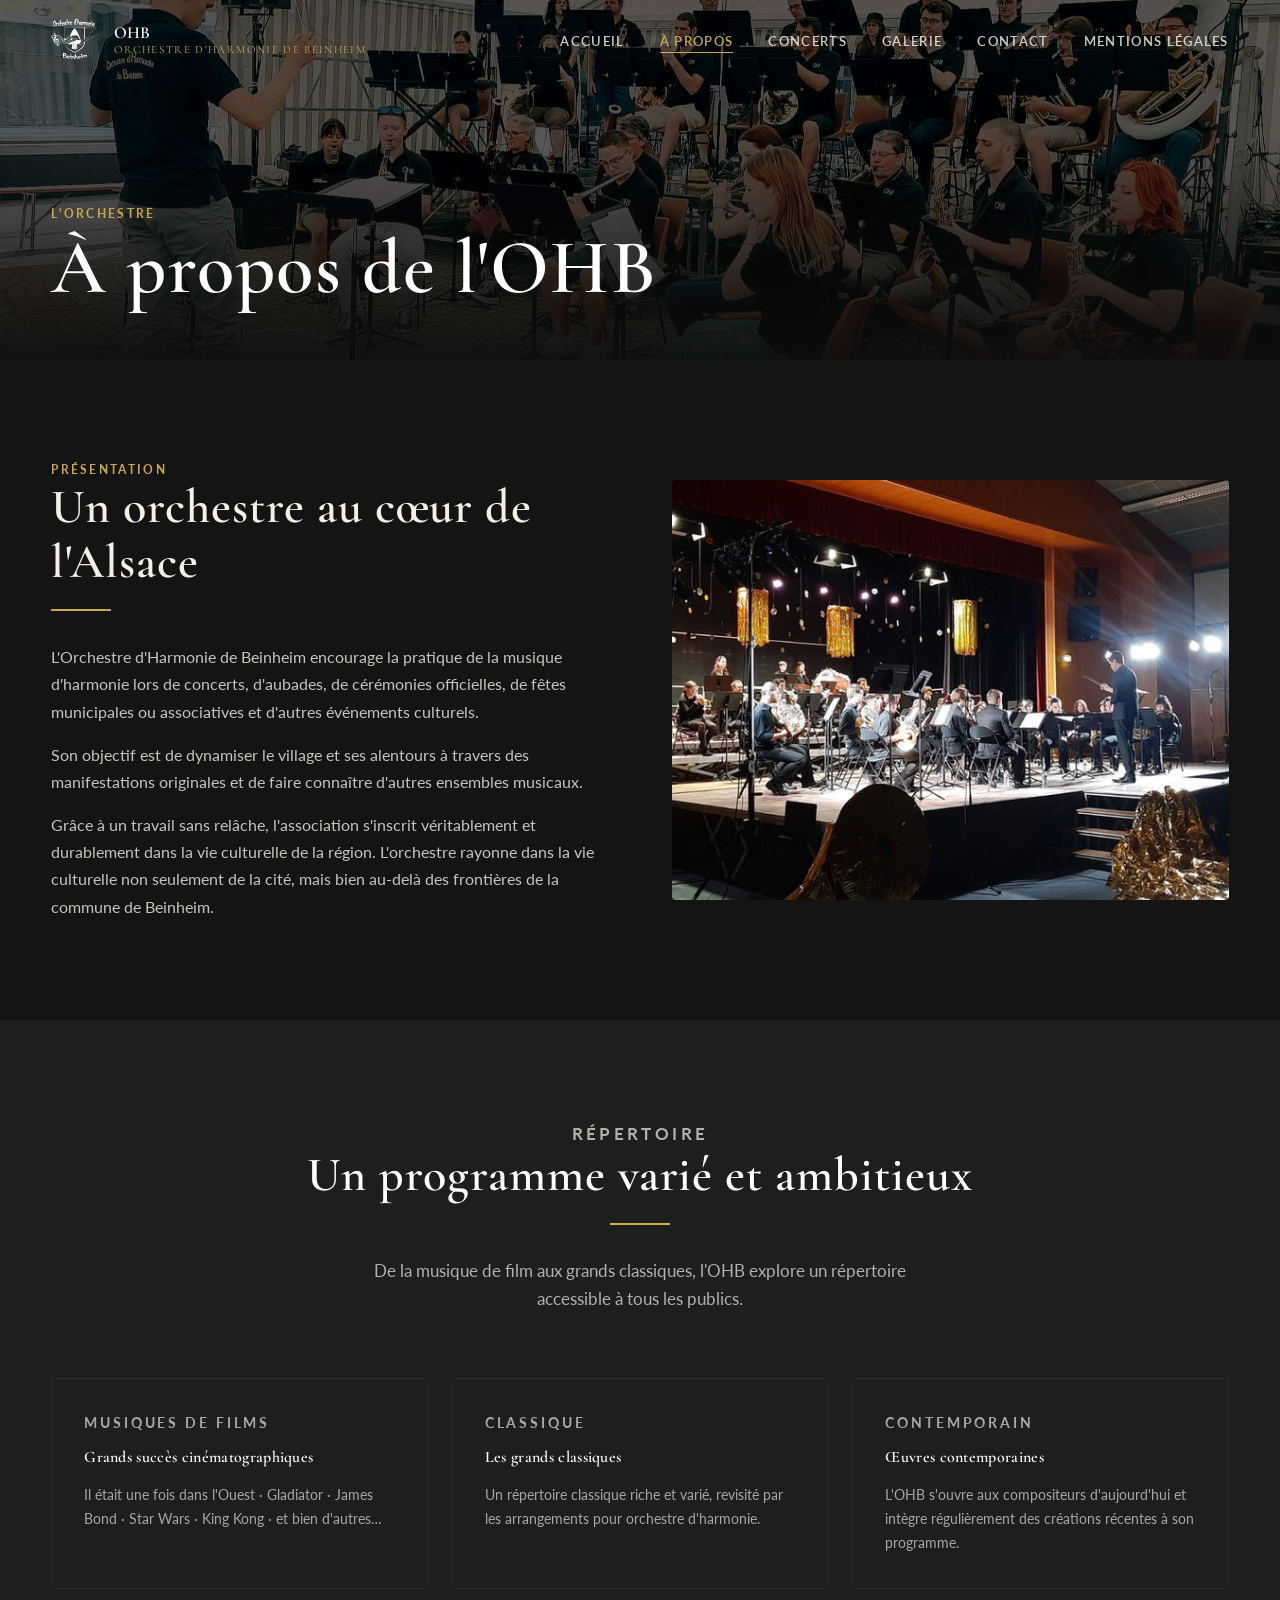
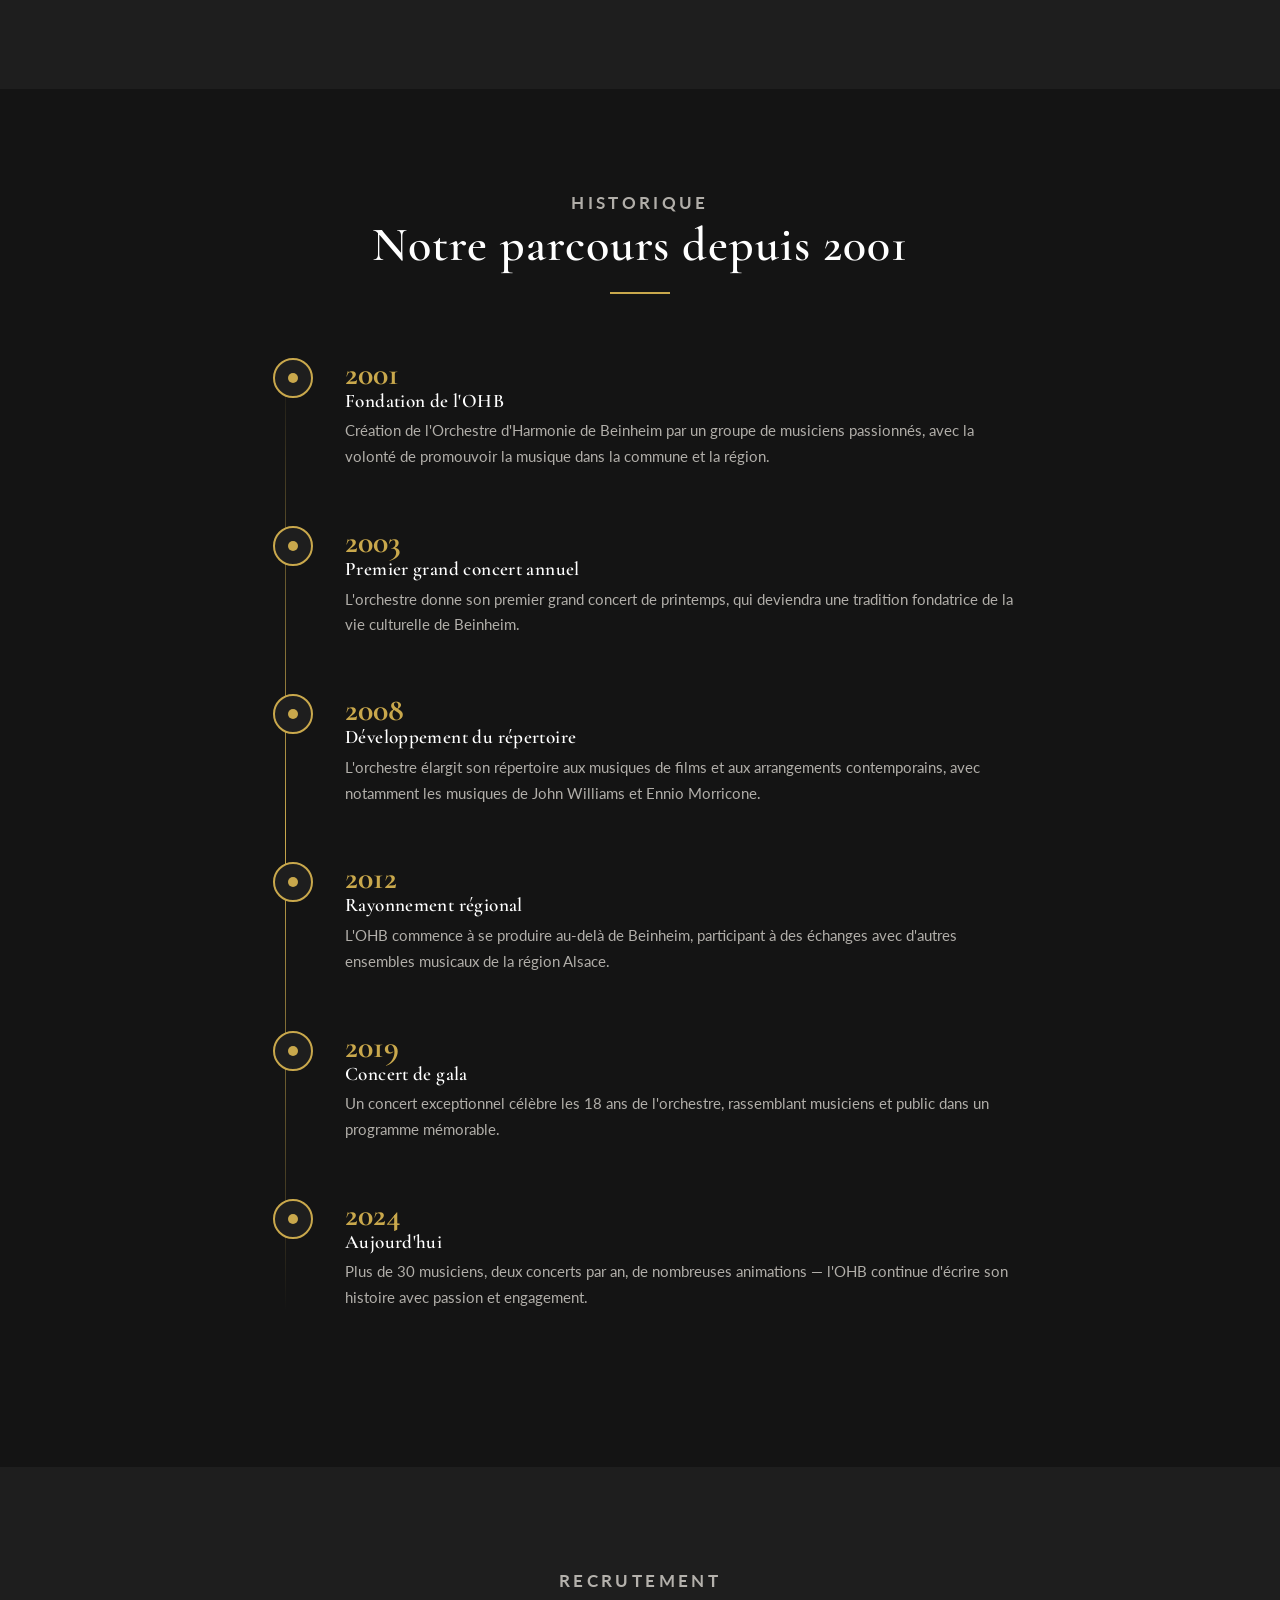
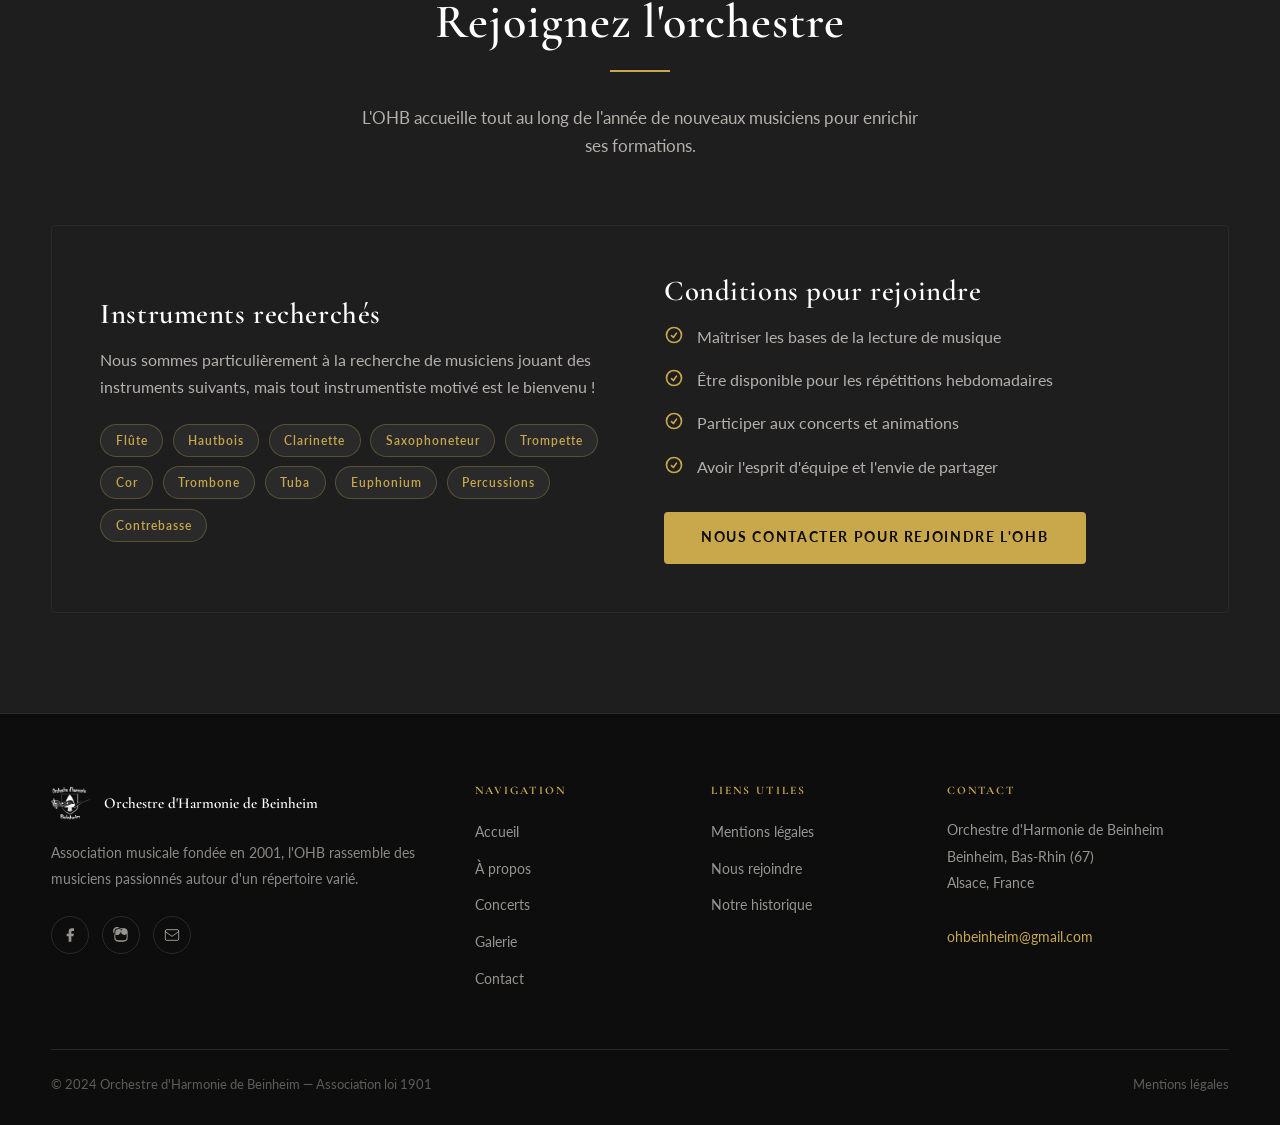
==== html/a-propos.html @ 327fe849 "Update Social medias links" ====
<!DOCTYPE html>
<html lang="fr">
<head>
  <meta charset="UTF-8" />
  <meta name="viewport" content="width=device-width, initial-scale=1.0" />
  <meta name="description" content="À propos de l'Orchestre d'Harmonie de Beinheim — historique, missions, recrutement." />
  <title>À propos — OHB</title>
  <link rel="preconnect" href="https://fonts.googleapis.com" />
  <link rel="preconnect" href="https://fonts.gstatic.com" crossorigin />
  <link href="https://fonts.googleapis.com/css2?family=Cormorant+Garamond:ital,wght@0,400;0,600;0,700;1,400;1,600&family=Lato:wght@300;400;700&display=swap" rel="stylesheet" />
  <link rel="stylesheet" href="../css/style.css" />
</head>
<body>

  <nav class="nav" id="nav">
    <div class="nav__inner">
      <a href="index.html" class="nav__logo">
        <img src="../photos/logo/logo-ohb.png" alt="Logo OHB" width="50" height="50" />
        <div class="nav__logo-text">OHB<span>Orchestre d'Harmonie de Beinheim</span></div>
      </a>
      <ul class="nav__links">
        <li><a href="index.html">Accueil</a></li>
        <li><a href="a-propos.html" class="active">À propos</a></li>
        <li><a href="concerts.html">Concerts</a></li>
        <li><a href="galerie.html">Galerie</a></li>
        <li><a href="contact.html">Contact</a></li>
        <li><a href="mentions-legales.html">Mentions légales</a></li>
      </ul>
      <button class="nav__burger" id="navBurger" aria-label="Menu"><span></span><span></span><span></span></button>
    </div>
  </nav>
  <div class="nav__mobile" id="mobileMenu">
    <ul>
      <li><a href="index.html">Accueil</a></li>
      <li><a href="a-propos.html">À propos</a></li>
      <li><a href="concerts.html">Concerts</a></li>
      <li><a href="galerie.html">Galerie</a></li>
      <li><a href="contact.html">Contact</a></li>
      <li><a href="mentions-legales.html">Mentions légales</a></li>
    </ul>
  </div>

  <!-- PAGE HERO -->
  <header class="page-hero">
    <div class="page-hero__bg" style="background-image:url('../photos/hero/hero-a-propos.jpg')"></div>
    <div class="page-hero__overlay"></div>
    <div class="container page-hero__content">
      <p class="label">L'Orchestre</p>
      <h1>À propos de l'OHB</h1>
    </div>
  </header>

  <!-- PRÉSENTATION -->
  <section class="section section--dark">
    <div class="container">
      <div style="display:grid;grid-template-columns:1fr 1fr;gap:4rem;align-items:center" class="fade-up">
        <div>
          <p class="label">Présentation</p>
          <h2>Un orchestre au cœur de l'Alsace</h2>
          <div class="divider"></div>
          <p style="color:rgba(244,240,232,.8);margin-bottom:1rem">L'Orchestre d'Harmonie de Beinheim encourage la pratique de la musique d'harmonie lors de concerts, d'aubades, de cérémonies officielles, de fêtes municipales ou associatives et d'autres événements culturels.</p>
          <p style="color:rgba(244,240,232,.8);margin-bottom:1rem">Son objectif est de dynamiser le village et ses alentours à travers des manifestations originales et de faire connaître d'autres ensembles musicaux.</p>
          <p style="color:rgba(244,240,232,.8)">Grâce à un travail sans relâche, l'association s'inscrit véritablement et durablement dans la vie culturelle de la région. L'orchestre rayonne dans la vie culturelle non seulement de la cité, mais bien au-delà des frontières de la commune de Beinheim.</p>
        </div>
        <div style="position:relative;overflow:hidden;border-radius:4px;height:420px">
          <img src="../photos/animations/animation-03.jpg"
               alt="L'Orchestre d'Harmonie de Beinheim"
               style="width:100%;height:100%;object-fit:cover" loading="lazy" />
        </div>
      </div>
    </div>
  </section>

  <!-- RÉPERTOIRE -->
  <section class="section section--dark2">
    <div class="container">
      <div class="section-header fade-up">
        <p class="label">Répertoire</p>
        <h2>Un programme varié et ambitieux</h2>
        <div class="divider divider--center"></div>
        <p>De la musique de film aux grands classiques, l'OHB explore un répertoire accessible à tous les publics.</p>
      </div>
      <div style="display:grid;grid-template-columns:repeat(3,1fr);gap:1.5rem">
        <div class="concert-card fade-up" style="cursor:default">
          <div class="concert-card__body" style="padding:2rem">
            <p class="label" style="margin-bottom:.8rem">Musiques de films</p>
            <h3 style="font-size:1rem;margin-bottom:1rem;color:var(--white)">Grands succès cinématographiques</h3>
            <p style="color:rgba(244,240,232,.65);font-size:.9rem">Il était une fois dans l'Ouest · Gladiator · James Bond · Star Wars · King Kong · et bien d'autres…</p>
          </div>
        </div>
        <div class="concert-card fade-up" style="cursor:default">
          <div class="concert-card__body" style="padding:2rem">
            <p class="label" style="margin-bottom:.8rem">Classique</p>
            <h3 style="font-size:1rem;margin-bottom:1rem;color:var(--white)">Les grands classiques</h3>
            <p style="color:rgba(244,240,232,.65);font-size:.9rem">Un répertoire classique riche et varié, revisité par les arrangements pour orchestre d'harmonie.</p>
          </div>
        </div>
        <div class="concert-card fade-up" style="cursor:default">
          <div class="concert-card__body" style="padding:2rem">
            <p class="label" style="margin-bottom:.8rem">Contemporain</p>
            <h3 style="font-size:1rem;margin-bottom:1rem;color:var(--white)">Œuvres contemporaines</h3>
            <p style="color:rgba(244,240,232,.65);font-size:.9rem">L'OHB s'ouvre aux compositeurs d'aujourd'hui et intègre régulièrement des créations récentes à son programme.</p>
          </div>
        </div>
      </div>
    </div>
  </section>

  <!-- HISTORIQUE -->
  <section class="section section--dark" id="historique" aria-labelledby="historique-title">
    <div class="container">
      <div class="section-header fade-up">
        <p class="label">Historique</p>
        <h2 id="historique-title">Notre parcours depuis 2001</h2>
        <div class="divider divider--center"></div>
      </div>
      <div class="timeline">
        <div class="timeline-item">
          <div class="timeline-dot"></div>
          <div>
            <div class="timeline-year">2001</div>
            <div class="timeline-content">
              <h4>Fondation de l'OHB</h4>
              <p>Création de l'Orchestre d'Harmonie de Beinheim par un groupe de musiciens passionnés, avec la volonté de promouvoir la musique dans la commune et la région.</p>
            </div>
          </div>
        </div>
        <div class="timeline-item">
          <div class="timeline-dot"></div>
          <div>
            <div class="timeline-year">2003</div>
            <div class="timeline-content">
              <h4>Premier grand concert annuel</h4>
              <p>L'orchestre donne son premier grand concert de printemps, qui deviendra une tradition fondatrice de la vie culturelle de Beinheim.</p>
            </div>
          </div>
        </div>
        <div class="timeline-item">
          <div class="timeline-dot"></div>
          <div>
            <div class="timeline-year">2008</div>
            <div class="timeline-content">
              <h4>Développement du répertoire</h4>
              <p>L'orchestre élargit son répertoire aux musiques de films et aux arrangements contemporains, avec notamment les musiques de John Williams et Ennio Morricone.</p>
            </div>
          </div>
        </div>
        <div class="timeline-item">
          <div class="timeline-dot"></div>
          <div>
            <div class="timeline-year">2012</div>
            <div class="timeline-content">
              <h4>Rayonnement régional</h4>
              <p>L'OHB commence à se produire au-delà de Beinheim, participant à des échanges avec d'autres ensembles musicaux de la région Alsace.</p>
            </div>
          </div>
        </div>
        <div class="timeline-item">
          <div class="timeline-dot"></div>
          <div>
            <div class="timeline-year">2019</div>
            <div class="timeline-content">
              <h4>Concert de gala</h4>
              <p>Un concert exceptionnel célèbre les 18 ans de l'orchestre, rassemblant musiciens et public dans un programme mémorable.</p>
            </div>
          </div>
        </div>
        <div class="timeline-item">
          <div class="timeline-dot"></div>
          <div>
            <div class="timeline-year">2024</div>
            <div class="timeline-content">
              <h4>Aujourd'hui</h4>
              <p>Plus de 30 musiciens, deux concerts par an, de nombreuses animations — l'OHB continue d'écrire son histoire avec passion et engagement.</p>
            </div>
          </div>
        </div>
      </div>
    </div>
  </section>

  <!-- RECRUTEMENT -->
  <section class="section section--dark2" id="recrutement" aria-labelledby="recrutement-title">
    <div class="container">
      <div class="section-header fade-up">
        <p class="label">Recrutement</p>
        <h2 id="recrutement-title">Rejoignez l'orchestre</h2>
        <div class="divider divider--center"></div>
        <p>L'OHB accueille tout au long de l'année de nouveaux musiciens pour enrichir ses formations.</p>
      </div>
      <div class="recrutement fade-up">
        <div>
          <h3 style="color:var(--white);margin-bottom:1rem">Instruments recherchés</h3>
          <p style="color:rgba(244,240,232,.7);margin-bottom:1.5rem">Nous sommes particulièrement à la recherche de musiciens jouant des instruments suivants, mais tout instrumentiste motivé est le bienvenu !</p>
          <div class="instruments-list">
            <span>Flûte</span>
            <span>Hautbois</span>
            <span>Clarinette</span>
            <span>Saxophoneteur</span>
            <span>Trompette</span>
            <span>Cor</span>
            <span>Trombone</span>
            <span>Tuba</span>
            <span>Euphonium</span>
            <span>Percussions</span>
            <span>Contrebasse</span>
          </div>
        </div>
        <div>
          <h3 style="color:var(--white);margin-bottom:1rem">Conditions pour rejoindre</h3>
          <ul style="list-style:none;color:rgba(244,240,232,.7)">
            <li style="display:flex;gap:.8rem;margin-bottom:1rem">
              <svg xmlns="http://www.w3.org/2000/svg" width="20" height="20" fill="none" viewBox="0 0 24 24" stroke-width="2" stroke="var(--gold)" style="flex-shrink:0;margin-top:2px" aria-hidden="true"><path stroke-linecap="round" stroke-linejoin="round" d="M9 12.75L11.25 15 15 9.75M21 12a9 9 0 11-18 0 9 9 0 0118 0z"/></svg>
              Maîtriser les bases de la lecture de musique
            </li>
            <li style="display:flex;gap:.8rem;margin-bottom:1rem">
              <svg xmlns="http://www.w3.org/2000/svg" width="20" height="20" fill="none" viewBox="0 0 24 24" stroke-width="2" stroke="var(--gold)" style="flex-shrink:0;margin-top:2px" aria-hidden="true"><path stroke-linecap="round" stroke-linejoin="round" d="M9 12.75L11.25 15 15 9.75M21 12a9 9 0 11-18 0 9 9 0 0118 0z"/></svg>
              Être disponible pour les répétitions hebdomadaires
            </li>
            <li style="display:flex;gap:.8rem;margin-bottom:1rem">
              <svg xmlns="http://www.w3.org/2000/svg" width="20" height="20" fill="none" viewBox="0 0 24 24" stroke-width="2" stroke="var(--gold)" style="flex-shrink:0;margin-top:2px" aria-hidden="true"><path stroke-linecap="round" stroke-linejoin="round" d="M9 12.75L11.25 15 15 9.75M21 12a9 9 0 11-18 0 9 9 0 0118 0z"/></svg>
              Participer aux concerts et animations
            </li>
            <li style="display:flex;gap:.8rem;margin-bottom:2rem">
              <svg xmlns="http://www.w3.org/2000/svg" width="20" height="20" fill="none" viewBox="0 0 24 24" stroke-width="2" stroke="var(--gold)" style="flex-shrink:0;margin-top:2px" aria-hidden="true"><path stroke-linecap="round" stroke-linejoin="round" d="M9 12.75L11.25 15 15 9.75M21 12a9 9 0 11-18 0 9 9 0 0118 0z"/></svg>
              Avoir l'esprit d'équipe et l'envie de partager
            </li>
          </ul>
          <a href="contact.html" class="btn btn--filled">Nous contacter pour rejoindre l'OHB</a>
        </div>
      </div>
    </div>
  </section>

  <!-- FOOTER -->
  <footer class="footer">
    <div class="container">
      <div class="footer__grid">
        <div class="footer__brand">
          <div class="footer__logo">
            <img src="../photos/logo/logo-ohb.png" alt="Logo OHB" width="40" height="40" />
            <span class="footer__logo-text">Orchestre d'Harmonie de Beinheim</span>
          </div>
          <p>Association musicale fondée en 2001, l'OHB rassemble des musiciens passionnés autour d'un répertoire varié.</p>
          <div class="footer__socials">
            <a href="https://www.facebook.com/OHBeinheim" class="footer__social-link" aria-label="Facebook"><svg xmlns="http://www.w3.org/2000/svg" width="16" height="16" fill="currentColor" viewBox="0 0 24 24"><path d="M18 2h-3a5 5 0 00-5 5v3H7v4h3v8h4v-8h3l1-4h-4V7a1 1 0 011-1h3z"/></svg></a>
            <a href="https://www.instagram.com/ohbeinheim" class="footer__social-link" aria-label="Instagram"><svg xmlns="http://www.w3.org/2000/svg" width="16" height="16" fill="currentColor" viewBox="0 0 24 24"><path d="M7.75 2h8.5A5.75 5.75 0 0122 7.75v8.5A5.75 5.75 0 0116.25 22h-8.5A5.75 5.75 0 012 16.25v-8.5A5.75 5.75 0 017.75 2zm0 1.5A4.25 4.25 0 003.5 7.75v8.5A4.25 4.25 0 007.75 20h8.5a4.25 4.25 0 004.25-4.25v-8.5A4.25 4.25 0 0016.25 3h-8.5zm10.71-.21a1.21 1.21 0 11-2.42-.01c0 .67.54 1.21 1.21 1.21a1.21 1.21 0 011.21-1.2zM12 7a5 5 0 110 .01A5 5 0 0112 7zm0-1a6 6 0 100 .01A6 6 0 0012 6z"/></svg></a>
            <a href="mailto:ohbeinheim@gmail.com" class="footer__social-link" aria-label="Email"><svg xmlns="http://www.w3.org/2000/svg" width="16" height="16" fill="none" viewBox="0 0 24 24" stroke-width="1.5" stroke="currentColor"><rect x="2" y="4" width="20" height="16" rx="2"/><path d="m22 7-10 7L2 7"/></svg></a>
          </div>
        </div>
        <div><h4>Navigation</h4><ul><li><a href="index.html">Accueil</a></li><li><a href="a-propos.html">À propos</a></li><li><a href="concerts.html">Concerts</a></li><li><a href="galerie.html">Galerie</a></li><li><a href="contact.html">Contact</a></li></ul></div>
        <div><h4>Liens utiles</h4><ul><li><a href="mentions-legales.html">Mentions légales</a></li><li><a href="a-propos.html#recrutement">Nous rejoindre</a></li><li><a href="a-propos.html#historique">Notre historique</a></li></ul></div>
        <div class="footer__address"><h4>Contact</h4><p>Orchestre d'Harmonie de Beinheim<br>Beinheim, Bas-Rhin (67)<br>Alsace, France<br><br><a href="mailto:ohbeinheim@gmail.com">ohbeinheim@gmail.com</a></p></div>
      </div>
      <div class="footer__bottom">
        <p>&copy; 2024 Orchestre d'Harmonie de Beinheim — Association loi 1901</p>
        <p><a href="mentions-legales.html">Mentions légales</a></p>
      </div>
    </div>
  </footer>

  <script src="../js/main.js" defer></script>
</body>
</html>
---- css/style.css ----
/* ─── 1. VARIABLES & RESET ─────────────────────────────────── */
:root {
  --gold:       #C9A84C;
  --gold-light: #E8C96A;
  --gold-pale:  #F5E6B8;
  --noir:       #0D0D0D;
  --dark:       #141414;
  --dark-2:     #1E1E1E;
  --dark-3:     #2A2A2A;
  --mid:        #4A4A4A;
  --light:      #F4F0E8;
  --white:      #FFFFFF;
  --red-accent: #8B1A1A;

  --ff-display: 'Cormorant Garamond', Georgia, serif;
  --ff-body:    'Lato', 'Helvetica Neue', sans-serif;
  --ff-mono:    'Courier New', monospace;

  --shadow-gold: 0 4px 30px rgba(201,168,76,.25);
  --shadow-sm:   0 2px 12px rgba(0,0,0,.4);
  --shadow-lg:   0 8px 40px rgba(0,0,0,.6);

  --radius: 4px;
  --nav-h: 80px;
  --transition: .35s cubic-bezier(.4,0,.2,1);
}

*,*::before,*::after { box-sizing: border-box; margin: 0; padding: 0; }

html {
  scroll-behavior: smooth;
  font-size: 16px;
}

body {
  background: var(--noir);
  color: var(--light);
  font-family: var(--ff-body);
  line-height: 1.7;
  overflow-x: hidden;
}

img { max-width: 100%; height: auto; display: block; }
a  { color: var(--gold); text-decoration: none; transition: color var(--transition); }
a:hover { color: var(--gold-light); }

/* ─── 2. TYPOGRAPHY ─────────────────────────────────────────── */
h1,h2,h3,h4,h5 {
  font-family: var(--ff-display);
  font-weight: 600;
  line-height: 1.15;
  letter-spacing: .02em;
}

h1 { font-size: clamp(2.8rem, 6vw, 5.5rem); }
h2 { font-size: clamp(1.9rem, 4vw, 3rem); }
h3 { font-size: clamp(1.3rem, 2.5vw, 1.8rem); }
h4 { font-size: 1.2rem; }

.label {
  font-size: .72rem;
  font-weight: 700;
  letter-spacing: .2em;
  text-transform: uppercase;
  color: var(--gold);
}

/* ─── 3. UTILITY ────────────────────────────────────────────── */
.container {
  width: min(1200px, 92vw);
  margin: 0 auto;
}

.section {
  padding: 100px 0;
}

.section--dark  { background: var(--dark); }
.section--dark2 { background: var(--dark-2); }

.btn {
  display: inline-block;
  padding: .8rem 2.2rem;
  font-family: var(--ff-body);
  font-size: .85rem;
  font-weight: 700;
  letter-spacing: .12em;
  text-transform: uppercase;
  border: 2px solid var(--gold);
  color: var(--gold);
  background: transparent;
  cursor: pointer;
  transition: all var(--transition);
  border-radius: var(--radius);
}
.btn:hover {
  background: var(--gold);
  color: var(--noir);
}
.btn--filled {
  background: var(--gold);
  color: var(--noir);
}
.btn--filled:hover {
  background: var(--gold-light);
  border-color: var(--gold-light);
  color: var(--noir);
}

.divider {
  width: 60px;
  height: 2px;
  background: var(--gold);
  margin: 1.2rem 0 2rem;
}
.divider--center { margin: 1.2rem auto 2rem; }

/* ─── 4. NAVIGATION ─────────────────────────────────────────── */
.nav {
  position: fixed;
  top: 0; left: 0; right: 0;
  z-index: 1000;
  height: var(--nav-h);
  display: flex;
  align-items: center;
  transition: background var(--transition), box-shadow var(--transition);
}
.nav.scrolled {
  background: rgba(13,13,13,.97);
  box-shadow: 0 2px 20px rgba(0,0,0,.5);
}

.nav__inner {
  display: flex;
  align-items: center;
  justify-content: space-between;
  width: min(1200px, 92vw);
  margin: 0 auto;
}

.nav__logo {
  display: flex;
  align-items: center;
  gap: .8rem;
}
.nav__logo img {
  width: 50px;
  height: 50px;
  object-fit: contain;
}
.nav__logo-text {
  font-family: var(--ff-display);
  font-size: 1.05rem;
  font-weight: 600;
  color: var(--white);
  line-height: 1.2;
}
.nav__logo-text span {
  display: block;
  font-size: .7rem;
  font-weight: 400;
  color: var(--gold);
  letter-spacing: .12em;
  text-transform: uppercase;
}

.nav__links {
  display: flex;
  gap: 2.2rem;
  list-style: none;
}
.nav__links a {
  color: rgba(244,240,232,.85);
  font-size: .82rem;
  font-weight: 600;
  letter-spacing: .1em;
  text-transform: uppercase;
  position: relative;
  padding-bottom: 4px;
}
.nav__links a::after {
  content: '';
  position: absolute;
  bottom: 0; left: 0;
  width: 0;
  height: 1px;
  background: var(--gold);
  transition: width var(--transition);
}
.nav__links a:hover,
.nav__links a.active {
  color: var(--gold);
}
.nav__links a:hover::after,
.nav__links a.active::after {
  width: 100%;
}

/* Burger */
.nav__burger {
  display: none;
  flex-direction: column;
  gap: 5px;
  cursor: pointer;
  padding: 8px;
  background: none;
  border: none;
}
.nav__burger span {
  display: block;
  width: 26px;
  height: 2px;
  background: var(--light);
  transition: all var(--transition);
}
.nav__burger.open span:nth-child(1) { transform: rotate(45deg) translate(5px,5px); }
.nav__burger.open span:nth-child(2) { opacity: 0; }
.nav__burger.open span:nth-child(3) { transform: rotate(-45deg) translate(5px,-5px); }

/* Mobile menu */
.nav__mobile {
  display: none;
  position: fixed;
  top: var(--nav-h);
  left: 0; right: 0;
  background: rgba(13,13,13,.98);
  padding: 2rem;
  border-top: 1px solid var(--dark-3);
  z-index: 999;
}
.nav__mobile.open { display: block; }
.nav__mobile ul { list-style: none; display: flex; flex-direction: column; gap: 1.2rem; }
.nav__mobile a {
  color: var(--light);
  font-size: 1.1rem;
  font-weight: 600;
  letter-spacing: .08em;
  text-transform: uppercase;
}
.nav__mobile a:hover { color: var(--gold); }

/* ─── 5. HERO ────────────────────────────────────────────────── */
.hero {
  position: relative;
  height: 100vh;
  min-height: 600px;
  display: flex;
  align-items: center;
  overflow: hidden;
}

.hero__bg {
  position: absolute;
  inset: 0;
  background-image: url('https://static.wixstatic.com/media/7abdd3_639256011caf413188eb936fc9fd2e39~mv2.jpeg/v1/fill/w_1920,h_1080,al_c,q_90,enc_avif,quality_auto/7abdd3_639256011caf413188eb936fc9fd2e39~mv2.jpeg');
  background-size: cover;
  background-position: center top;
  filter: brightness(.45);
  transform: scale(1.05);
  animation: heroZoom 12s ease-out forwards;
}
@keyframes heroZoom {
  to { transform: scale(1); }
}

.hero__overlay {
  position: absolute;
  inset: 0;
  background: linear-gradient(135deg, rgba(13,13,13,.7) 0%, rgba(13,13,13,.2) 60%, rgba(201,168,76,.08) 100%);
}

.hero__content {
  position: relative;
  z-index: 2;
  max-width: 800px;
}

.hero__tag {
  display: inline-flex;
  align-items: center;
  gap: .6rem;
  font-size: .72rem;
  font-weight: 700;
  letter-spacing: .22em;
  text-transform: uppercase;
  color: var(--gold);
  margin-bottom: 1.5rem;
  opacity: 0;
  animation: fadeUp .6s .3s ease forwards;
}
.hero__tag::before {
  content: '';
  display: inline-block;
  width: 30px;
  height: 1px;
  background: var(--gold);
}

.hero h1 {
  color: var(--white);
  opacity: 0;
  animation: fadeUp .7s .5s ease forwards;
  text-shadow: 0 2px 30px rgba(0,0,0,.5);
}

.hero__sub {
  font-family: var(--ff-display);
  font-size: clamp(1.2rem, 2.5vw, 1.7rem);
  font-style: italic;
  color: var(--gold-pale);
  margin: 1rem 0 2.5rem;
  opacity: 0;
  animation: fadeUp .7s .7s ease forwards;
}

.hero__ctas {
  display: flex;
  gap: 1rem;
  flex-wrap: wrap;
  opacity: 0;
  animation: fadeUp .7s .9s ease forwards;
}

.hero__scroll {
  position: absolute;
  bottom: 2.5rem;
  left: 50%;
  transform: translateX(-50%);
  display: flex;
  flex-direction: column;
  align-items: center;
  gap: .5rem;
  font-size: .65rem;
  letter-spacing: .2em;
  text-transform: uppercase;
  color: rgba(244,240,232,.5);
  animation: bounce 2s 2s infinite;
}
.hero__scroll svg { stroke: var(--gold); }
@keyframes bounce {
  0%,100% { transform: translateX(-50%) translateY(0); }
  50%      { transform: translateX(-50%) translateY(8px); }
}

/* ─── 6. SECTION HEADERS ─────────────────────────────────────── */
.section-header {
  text-align: center;
  margin-bottom: 4rem;
}
.section-header h2 { color: var(--white); }
.section-header p {
  max-width: 580px;
  margin: 0 auto;
  color: rgba(244,240,232,.7);
  font-size: 1.05rem;
}

/* ─── 7. ABOUT STRIP ─────────────────────────────────────────── */
.about-strip {
  display: grid;
  grid-template-columns: 1fr 1fr;
  gap: 0;
  min-height: 580px;
}
.about-strip__img {
  position: relative;
  overflow: hidden;
}
.about-strip__img img {
  width: 100%;
  height: 100%;
  object-fit: cover;
  transition: transform .8s ease;
}
.about-strip__img:hover img { transform: scale(1.04); }
.about-strip__content {
  padding: 5rem 4rem;
  background: var(--dark-2);
  display: flex;
  flex-direction: column;
  justify-content: center;
}
.about-strip__content p {
  color: rgba(244,240,232,.8);
  margin-bottom: 1.2rem;
  font-size: 1.05rem;
}

/* ─── 8. STATS ───────────────────────────────────────────────── */
.stats {
  background: var(--gold);
  padding: 60px 0;
}
.stats__grid {
  display: grid;
  grid-template-columns: repeat(4,1fr);
  gap: 2rem;
  text-align: center;
}
.stat__num {
  font-family: var(--ff-display);
  font-size: 3.5rem;
  font-weight: 700;
  color: var(--noir);
  line-height: 1;
}
.stat__label {
  font-size: .78rem;
  font-weight: 700;
  letter-spacing: .15em;
  text-transform: uppercase;
  color: rgba(13,13,13,.7);
  margin-top: .4rem;
}

/* ─── 9. UPCOMING CONCERTS ───────────────────────────────────── */
.concerts-preview {
  display: grid;
  grid-template-columns: repeat(auto-fit, minmax(300px,1fr));
  gap: 2rem;
}

.concert-card {
  background: var(--dark-2);
  border: 1px solid var(--dark-3);
  border-radius: var(--radius);
  overflow: hidden;
  transition: transform var(--transition), box-shadow var(--transition), border-color var(--transition);
}
.concert-card:hover {
  transform: translateY(-6px);
  box-shadow: var(--shadow-gold);
  border-color: var(--gold);
}
.concert-card__img {
  position: relative;
  height: 200px;
  overflow: hidden;
}
.concert-card__img img {
  width: 100%;
  height: 100%;
  object-fit: cover;
  transition: transform .6s ease;
}
.concert-card:hover .concert-card__img img { transform: scale(1.06); }
.concert-card__date {
  position: absolute;
  top: 1rem;
  left: 1rem;
  background: var(--gold);
  color: var(--noir);
  padding: .3rem .8rem;
  font-size: .75rem;
  font-weight: 700;
  letter-spacing: .1em;
  text-transform: uppercase;
  border-radius: var(--radius);
}
.concert-card__body { padding: 1.5rem; }
.concert-card__body h3 { color: var(--white); font-size: 1.2rem; margin-bottom: .5rem; }
.concert-card__body p { color: rgba(244,240,232,.65); font-size: .9rem; }
.concert-card__meta {
  display: flex;
  gap: 1rem;
  margin-top: 1rem;
  font-size: .8rem;
  color: var(--gold);
  font-weight: 600;
}
.concert-card__meta span { display: flex; align-items: center; gap: .3rem; }

/* ─── 10. GALLERY GRID ───────────────────────────────────────── */
.gallery-grid {
  display: grid;
  grid-template-columns: repeat(4, 1fr);
  grid-auto-rows: 220px;
  gap: 6px;
}
.gallery-item {
  position: relative;
  overflow: hidden;
  cursor: pointer;
}
.gallery-item:nth-child(3n+1):nth-child(-n+3) { grid-row: span 2; }
.gallery-item img {
  width: 100%;
  height: 100%;
  object-fit: cover;
  transition: transform .6s ease;
}
.gallery-item:hover img { transform: scale(1.08); }
.gallery-item__overlay {
  position: absolute;
  inset: 0;
  background: rgba(13,13,13,.5);
  opacity: 0;
  display: flex;
  align-items: center;
  justify-content: center;
  transition: opacity var(--transition);
}
.gallery-item:hover .gallery-item__overlay { opacity: 1; }
.gallery-item__overlay svg { stroke: var(--white); }

/* ─── 11. LIGHTBOX ───────────────────────────────────────────── */
.lightbox {
  display: none;
  position: fixed;
  inset: 0;
  z-index: 2000;
  background: rgba(0,0,0,.95);
  align-items: center;
  justify-content: center;
  padding: 2rem;
}
.lightbox.open { display: flex; }
.lightbox__img {
  max-width: 90vw;
  max-height: 85vh;
  object-fit: contain;
  border: 1px solid var(--dark-3);
  border-radius: var(--radius);
  animation: fadeIn .3s ease;
}
@keyframes fadeIn { from { opacity:0; transform:scale(.96); } to { opacity:1; transform:scale(1); } }
.lightbox__close {
  position: absolute;
  top: 1.5rem; right: 1.5rem;
  background: none;
  border: 1px solid rgba(255,255,255,.2);
  color: var(--white);
  font-size: 1.5rem;
  width: 44px; height: 44px;
  border-radius: 50%;
  cursor: pointer;
  display: flex;
  align-items: center;
  justify-content: center;
  transition: all var(--transition);
}
.lightbox__close:hover { background: var(--gold); border-color: var(--gold); color: var(--noir); }
.lightbox__prev,
.lightbox__next {
  position: absolute;
  top: 50%;
  transform: translateY(-50%);
  background: rgba(255,255,255,.06);
  border: 1px solid rgba(255,255,255,.15);
  color: var(--white);
  width: 50px; height: 50px;
  border-radius: 50%;
  cursor: pointer;
  font-size: 1.2rem;
  display: flex;
  align-items: center;
  justify-content: center;
  transition: all var(--transition);
}
.lightbox__prev { left: 1rem; }
.lightbox__next { right: 1rem; }
.lightbox__prev:hover,
.lightbox__next:hover { background: var(--gold); border-color: var(--gold); color: var(--noir); }

/* ─── 12. HISTOIRE TIMELINE ──────────────────────────────────── */
.timeline {
  position: relative;
  max-width: 750px;
  margin: 0 auto;
}
.timeline::before {
  content: '';
  position: absolute;
  left: 20px;
  top: 0; bottom: 0;
  width: 1px;
  background: linear-gradient(to bottom, transparent, var(--gold), transparent);
}
.timeline-item {
  display: flex;
  gap: 2rem;
  margin-bottom: 3.5rem;
  padding-left: .5rem;
  opacity: 0;
  transform: translateX(-20px);
  transition: opacity .6s ease, transform .6s ease;
}
.timeline-item.visible {
  opacity: 1;
  transform: translateX(0);
}
.timeline-dot {
  position: relative;
  flex-shrink: 0;
  width: 40px;
  height: 40px;
  background: var(--dark-2);
  border: 2px solid var(--gold);
  border-radius: 50%;
  display: flex;
  align-items: center;
  justify-content: center;
}
.timeline-dot::before {
  content: '';
  width: 10px; height: 10px;
  background: var(--gold);
  border-radius: 50%;
}
.timeline-year {
  font-family: var(--ff-display);
  font-size: 2rem;
  color: var(--gold);
  font-weight: 700;
  line-height: 1;
  min-width: 80px;
}
.timeline-content h4 { color: var(--white); margin-bottom: .4rem; }
.timeline-content p { color: rgba(244,240,232,.7); font-size: .95rem; }

/* ─── 13. RECRUTEMENT ────────────────────────────────────────── */
.recrutement {
  background: var(--dark-2);
  border: 1px solid var(--dark-3);
  border-radius: var(--radius);
  padding: 3rem;
  display: grid;
  grid-template-columns: 1fr 1fr;
  gap: 3rem;
  align-items: center;
}
.instruments-list {
  display: flex;
  flex-wrap: wrap;
  gap: .6rem;
  margin-top: 1rem;
}
.instruments-list span {
  background: var(--dark-3);
  border: 1px solid rgba(201,168,76,.3);
  color: var(--gold);
  padding: .3rem .9rem;
  font-size: .78rem;
  font-weight: 600;
  letter-spacing: .08em;
  border-radius: 20px;
}

/* ─── 14. CONTACT FORM ───────────────────────────────────────── */
.contact-grid {
  display: grid;
  grid-template-columns: 1fr 1.5fr;
  gap: 4rem;
  align-items: start;
}
.contact-info h3 { color: var(--white); margin-bottom: 1.5rem; }
.contact-info-item {
  display: flex;
  gap: 1rem;
  margin-bottom: 1.5rem;
  color: rgba(244,240,232,.75);
}
.contact-info-item svg { flex-shrink: 0; stroke: var(--gold); margin-top: 3px; }

.form-group { margin-bottom: 1.4rem; }
.form-group label {
  display: block;
  font-size: .78rem;
  font-weight: 700;
  letter-spacing: .1em;
  text-transform: uppercase;
  color: rgba(244,240,232,.6);
  margin-bottom: .5rem;
}
.form-group input,
.form-group textarea,
.form-group select {
  width: 100%;
  background: var(--dark-2);
  border: 1px solid var(--dark-3);
  color: var(--light);
  padding: .85rem 1rem;
  font-family: var(--ff-body);
  font-size: 1rem;
  border-radius: var(--radius);
  transition: border-color var(--transition), box-shadow var(--transition);
  outline: none;
}
.form-group input:focus,
.form-group textarea:focus,
.form-group select:focus {
  border-color: var(--gold);
  box-shadow: 0 0 0 3px rgba(201,168,76,.12);
}
.form-group textarea { resize: vertical; min-height: 130px; }
.form-group .error {
  font-size: .78rem;
  color: #e55; margin-top: .3rem;
  display: none;
}
.form-group.has-error input,
.form-group.has-error textarea { border-color: #e55; }
.form-group.has-error .error { display: block; }
.form-success {
  display: none;
  background: rgba(201,168,76,.1);
  border: 1px solid var(--gold);
  color: var(--gold);
  padding: 1rem 1.5rem;
  border-radius: var(--radius);
  text-align: center;
  margin-top: 1rem;
}

/* ─── 15. FOOTER ─────────────────────────────────────────────── */
.footer {
  background: var(--noir);
  border-top: 1px solid var(--dark-3);
  padding: 70px 0 30px;
}
.footer__grid {
  display: grid;
  grid-template-columns: 2fr 1fr 1fr 1.5fr;
  gap: 3rem;
  margin-bottom: 3rem;
}
.footer__brand p { color: rgba(244,240,232,.55); font-size: .9rem; margin: 1rem 0 1.5rem; line-height: 1.8; }
.footer__logo {
  display: flex;
  align-items: center;
  gap: .8rem;
  margin-bottom: .5rem;
}
.footer__logo img { width: 40px; height: 40px; object-fit: contain; }
.footer__logo-text {
  font-family: var(--ff-display);
  font-size: .95rem;
  font-weight: 600;
  color: var(--white);
}
.footer h4 {
  font-size: .72rem;
  font-weight: 700;
  letter-spacing: .18em;
  text-transform: uppercase;
  color: var(--gold);
  margin-bottom: 1.2rem;
}
.footer ul { list-style: none; }
.footer ul li { margin-bottom: .6rem; }
.footer ul li a { color: rgba(244,240,232,.6); font-size: .88rem; transition: color var(--transition); }
.footer ul li a:hover { color: var(--gold); }
.footer__address p { color: rgba(244,240,232,.6); font-size: .88rem; line-height: 1.9; }
.footer__socials {
  display: flex;
  gap: .8rem;
  margin-top: 1.2rem;
}
.footer__social-link {
  width: 38px; height: 38px;
  border: 1px solid var(--dark-3);
  border-radius: 50%;
  display: flex;
  align-items: center;
  justify-content: center;
  color: rgba(244,240,232,.6);
  transition: all var(--transition);
}
.footer__social-link:hover {
  border-color: var(--gold);
  color: var(--gold);
  background: rgba(201,168,76,.08);
}
.footer__bottom {
  border-top: 1px solid var(--dark-3);
  padding-top: 1.5rem;
  display: flex;
  justify-content: space-between;
  align-items: center;
  font-size: .8rem;
  color: rgba(244,240,232,.35);
}
.footer__bottom a { color: rgba(244,240,232,.35); }
.footer__bottom a:hover { color: var(--gold); }

/* ─── 16. PAGE HERO (inner pages) ───────────────────────────── */
.page-hero {
  height: 40vh;
  min-height: 320px;
  position: relative;
  display: flex;
  align-items: flex-end;
  padding-bottom: 3rem;
  overflow: hidden;
}
.page-hero__bg {
  position: absolute;
  inset: 0;
  background-size: cover;
  background-position: center;
  filter: brightness(.35);
}
.page-hero__overlay {
  position: absolute;
  inset: 0;
  background: linear-gradient(to top, rgba(13,13,13,.9) 0%, transparent 60%);
}
.page-hero__content { position: relative; z-index: 2; }
.page-hero h1 { color: var(--white); }

/* ─── 17. CONCERTS PAGE ──────────────────────────────────────── */
.concerts-tabs {
  display: flex;
  gap: .5rem;
  margin-bottom: 3rem;
  border-bottom: 1px solid var(--dark-3);
  padding-bottom: .5rem;
}
.tab-btn {
  background: none;
  border: none;
  color: rgba(244,240,232,.5);
  font-family: var(--ff-body);
  font-size: .82rem;
  font-weight: 700;
  letter-spacing: .12em;
  text-transform: uppercase;
  padding: .6rem 1.4rem;
  cursor: pointer;
  transition: color var(--transition);
  position: relative;
}
.tab-btn::after {
  content: '';
  position: absolute;
  bottom: -9px; left: 0; right: 0;
  height: 2px;
  background: var(--gold);
  opacity: 0;
  transition: opacity var(--transition);
}
.tab-btn.active { color: var(--gold); }
.tab-btn.active::after { opacity: 1; }
.tab-content { display: none; }
.tab-content.active { display: block; }

.concert-full-card {
  display: grid;
  grid-template-columns: 280px 1fr;
  gap: 2rem;
  background: var(--dark-2);
  border: 1px solid var(--dark-3);
  border-radius: var(--radius);
  overflow: hidden;
  margin-bottom: 1.5rem;
  transition: border-color var(--transition), box-shadow var(--transition);
}
.concert-full-card:hover {
  border-color: rgba(201,168,76,.4);
  box-shadow: var(--shadow-gold);
}
.concert-full-card__img {
  overflow: hidden;
}
.concert-full-card__img img {
  width: 100%;
  height: 100%;
  object-fit: cover;
  transition: transform .6s ease;
}
.concert-full-card:hover .concert-full-card__img img { transform: scale(1.04); }
.concert-full-card__body {
  padding: 2rem;
  display: flex;
  flex-direction: column;
  justify-content: center;
}
.concert-full-card__body .label { margin-bottom: .8rem; }
.concert-full-card__body h3 { color: var(--white); margin-bottom: .8rem; }
.concert-full-card__body p { color: rgba(244,240,232,.7); font-size: .95rem; line-height: 1.7; }
.concert-badge {
  display: inline-block;
  padding: .2rem .7rem;
  font-size: .7rem;
  font-weight: 700;
  letter-spacing: .1em;
  text-transform: uppercase;
  border-radius: 2px;
  margin-bottom: .8rem;
}
.concert-badge--future { background: rgba(201,168,76,.15); color: var(--gold); border: 1px solid rgba(201,168,76,.4); }
.concert-badge--past   { background: rgba(74,74,74,.3); color: rgba(244,240,232,.5); border: 1px solid var(--dark-3); }

/* ─── 18. GALERIE PAGE ───────────────────────────────────────── */
.gallery-filter {
  display: flex;
  flex-wrap: wrap;
  gap: .5rem;
  margin-bottom: 2rem;
}
.filter-btn {
  background: none;
  border: 1px solid var(--dark-3);
  color: rgba(244,240,232,.6);
  font-size: .75rem;
  font-weight: 700;
  letter-spacing: .1em;
  text-transform: uppercase;
  padding: .4rem 1rem;
  cursor: pointer;
  border-radius: 20px;
  transition: all var(--transition);
}
.filter-btn:hover,
.filter-btn.active {
  border-color: var(--gold);
  color: var(--gold);
  background: rgba(201,168,76,.08);
}

/* ─── 19. MENTIONS LEGALES ───────────────────────────────────── */
.legal-content {
  max-width: 800px;
  margin: 0 auto;
}
.legal-content h2 {
  font-size: 1.5rem;
  color: var(--gold);
  margin-bottom: .8rem;
  margin-top: 2.5rem;
}
.legal-content p { color: rgba(244,240,232,.75); margin-bottom: 1rem; }

/* ─── 20. SCROLL ANIMATIONS ──────────────────────────────────── */
@keyframes fadeUp {
  from { opacity:0; transform:translateY(25px); }
  to   { opacity:1; transform:translateY(0);    }
}

.fade-up {
  opacity: 0;
  transform: translateY(30px);
  transition: opacity .7s ease, transform .7s ease;
}
.fade-up.visible {
  opacity: 1;
  transform: translateY(0);
}

/* ─── 21. RESPONSIVE ─────────────────────────────────────────── */
@media (max-width: 1024px) {
  .footer__grid { grid-template-columns: 1fr 1fr; }
  .stats__grid  { grid-template-columns: repeat(2,1fr); }
  .about-strip  { grid-template-columns: 1fr; }
  .about-strip__img { height: 350px; }
  .recrutement  { grid-template-columns: 1fr; }
  .concert-full-card { grid-template-columns: 1fr; }
  .concert-full-card__img { height: 220px; }
  .gallery-grid { grid-template-columns: repeat(3,1fr); }
}

@media (max-width: 768px) {
  :root { --nav-h: 65px; }
  .nav__links { display: none; }
  .nav__burger { display: flex; }

  .section { padding: 70px 0; }

  .contact-grid { grid-template-columns: 1fr; }

  .footer__grid { grid-template-columns: 1fr; gap: 2rem; }
  .footer__bottom { flex-direction: column; gap: .6rem; text-align: center; }

  .gallery-grid { grid-template-columns: repeat(2,1fr); }
  .gallery-item:nth-child(3n+1):nth-child(-n+3) { grid-row: span 1; }

  .concerts-preview { grid-template-columns: 1fr; }

  .hero__ctas { flex-direction: column; align-items: flex-start; }
}

@media (max-width: 480px) {
  .gallery-grid { grid-template-columns: 1fr 1fr; grid-auto-rows: 150px; }
  .stats__grid  { grid-template-columns: 1fr 1fr; }
}
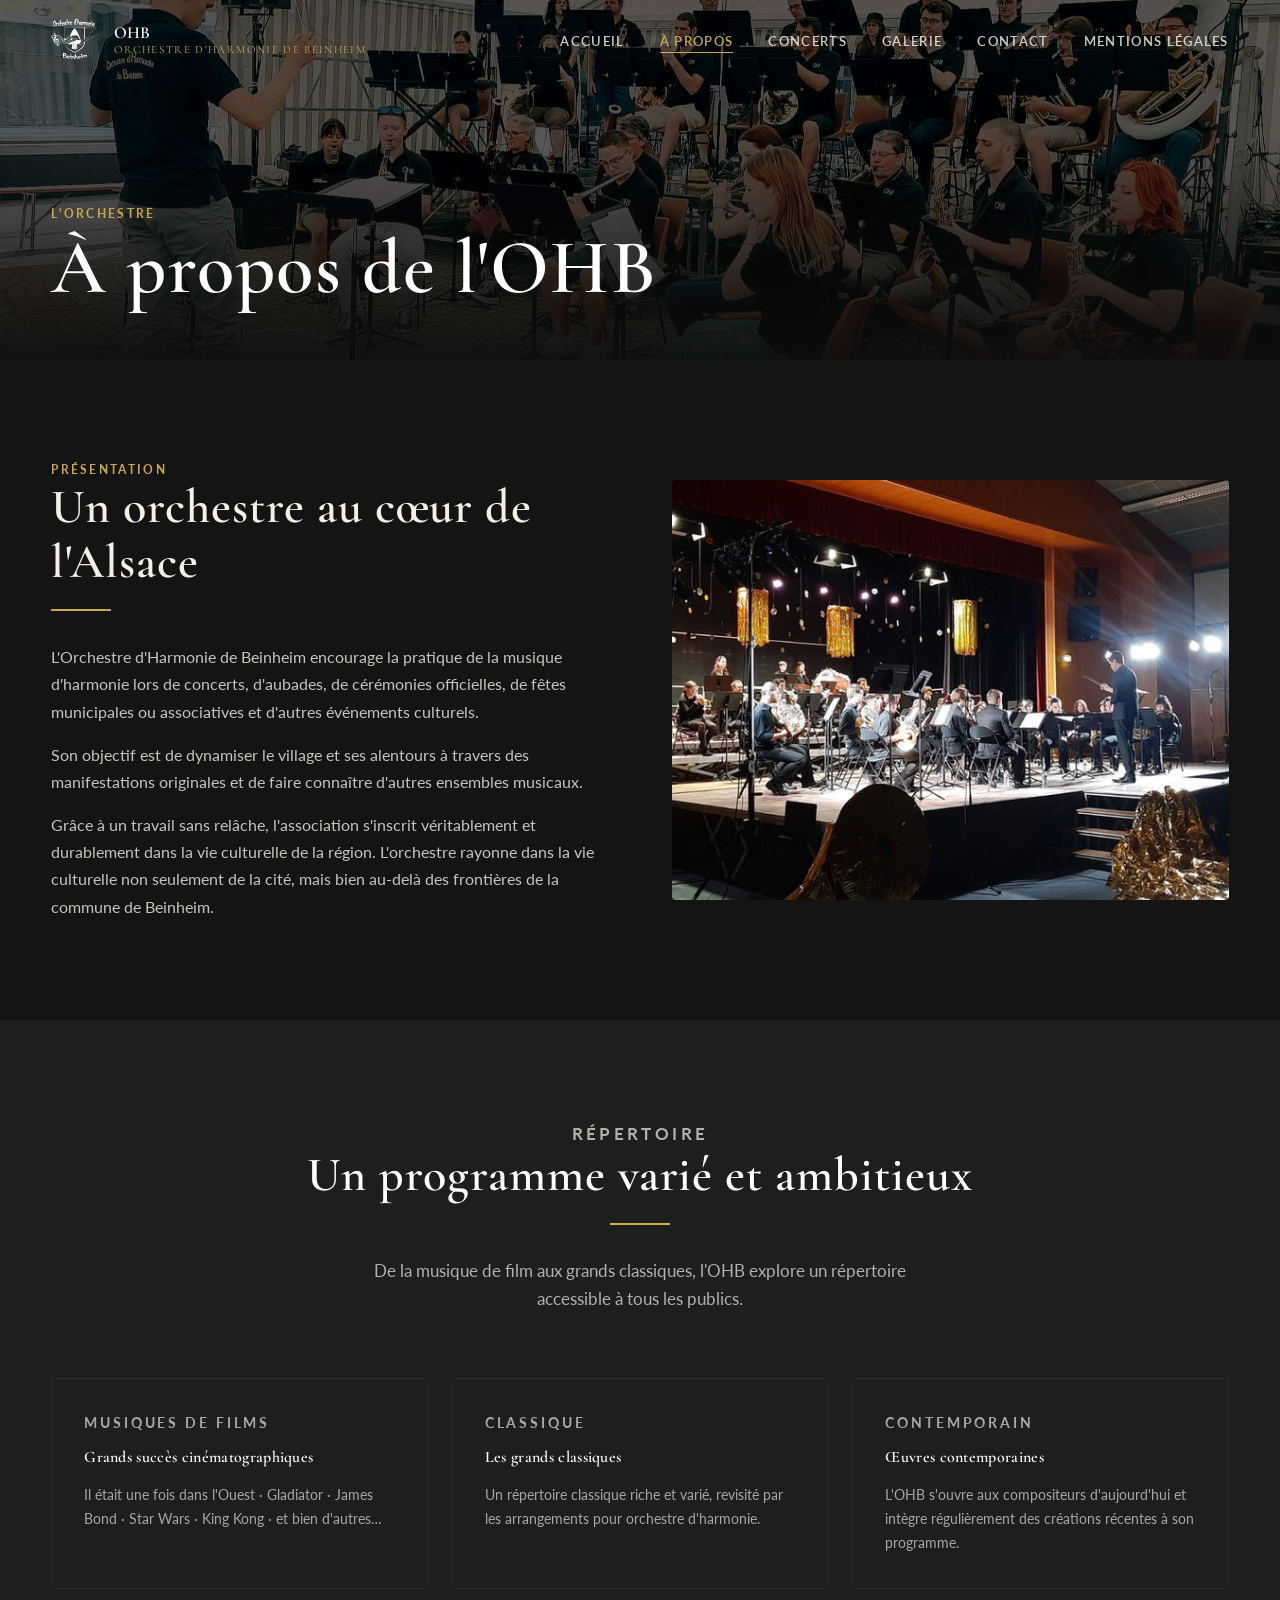
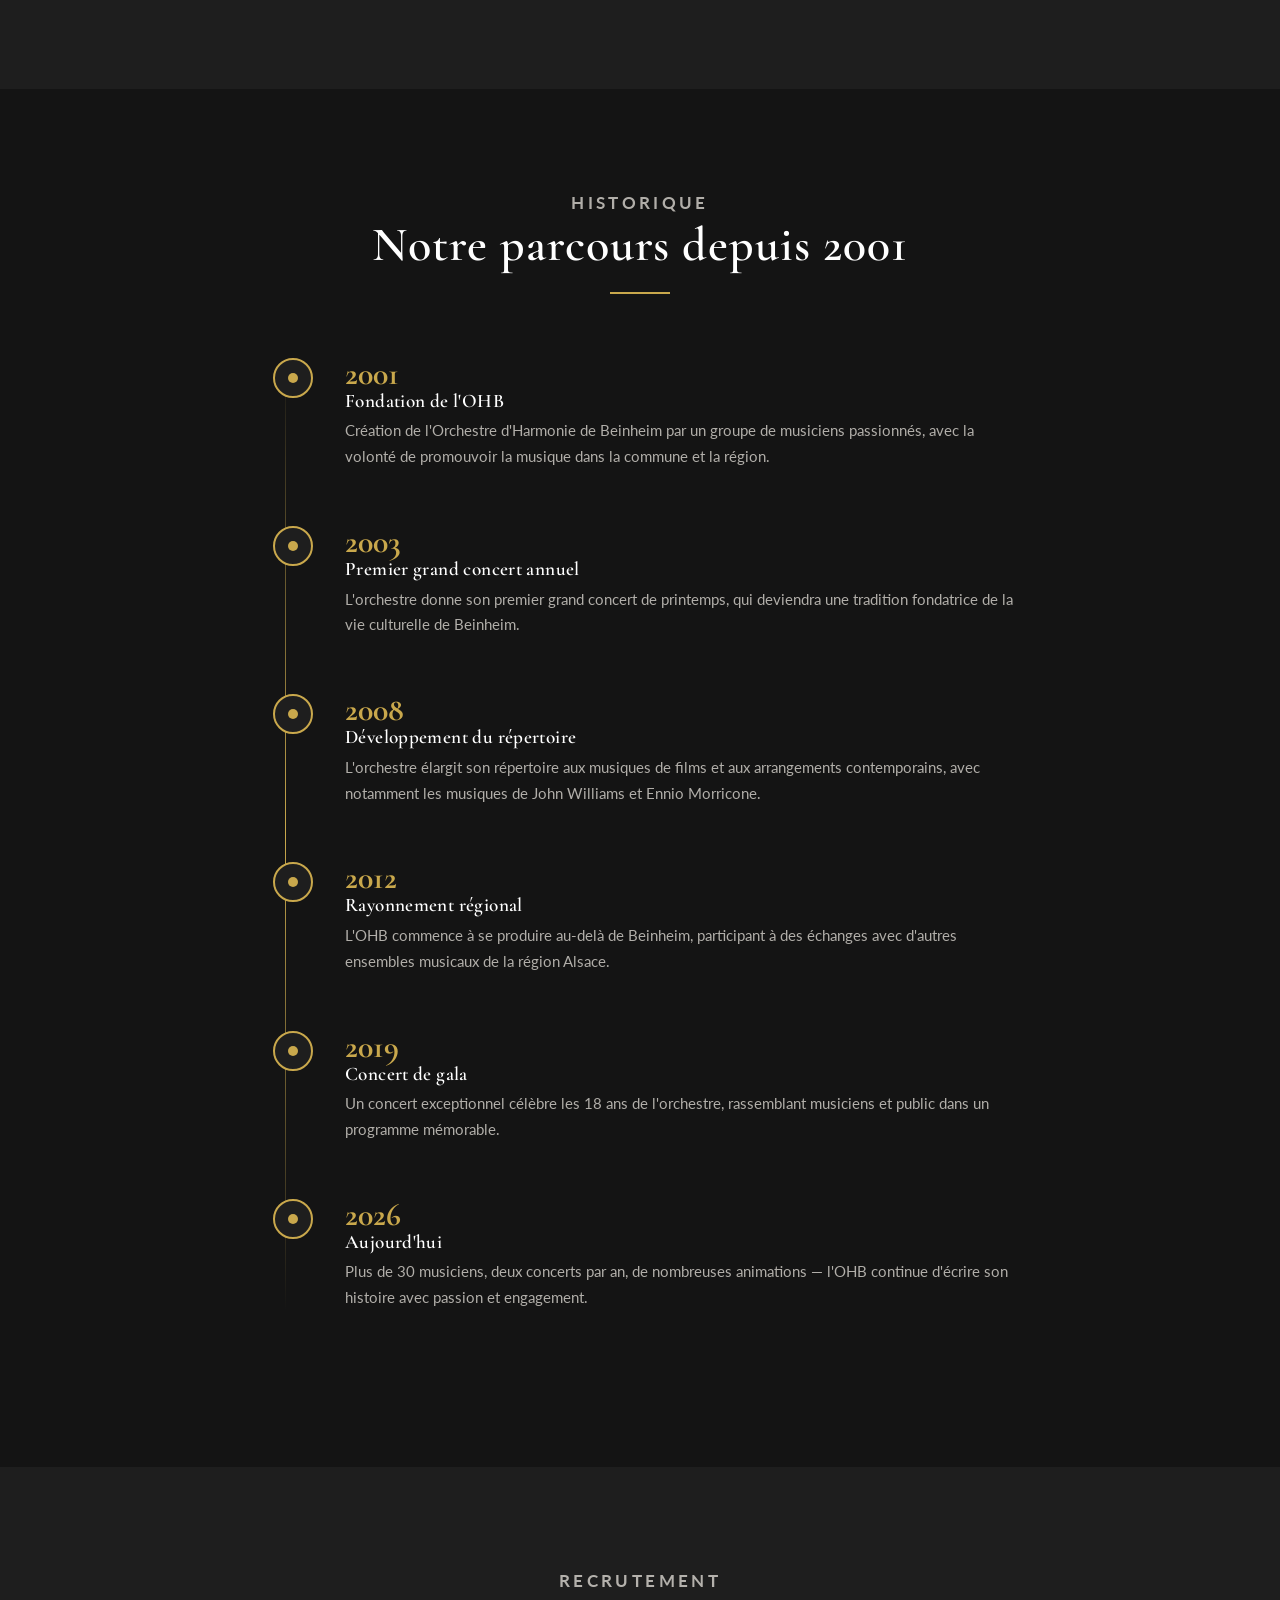
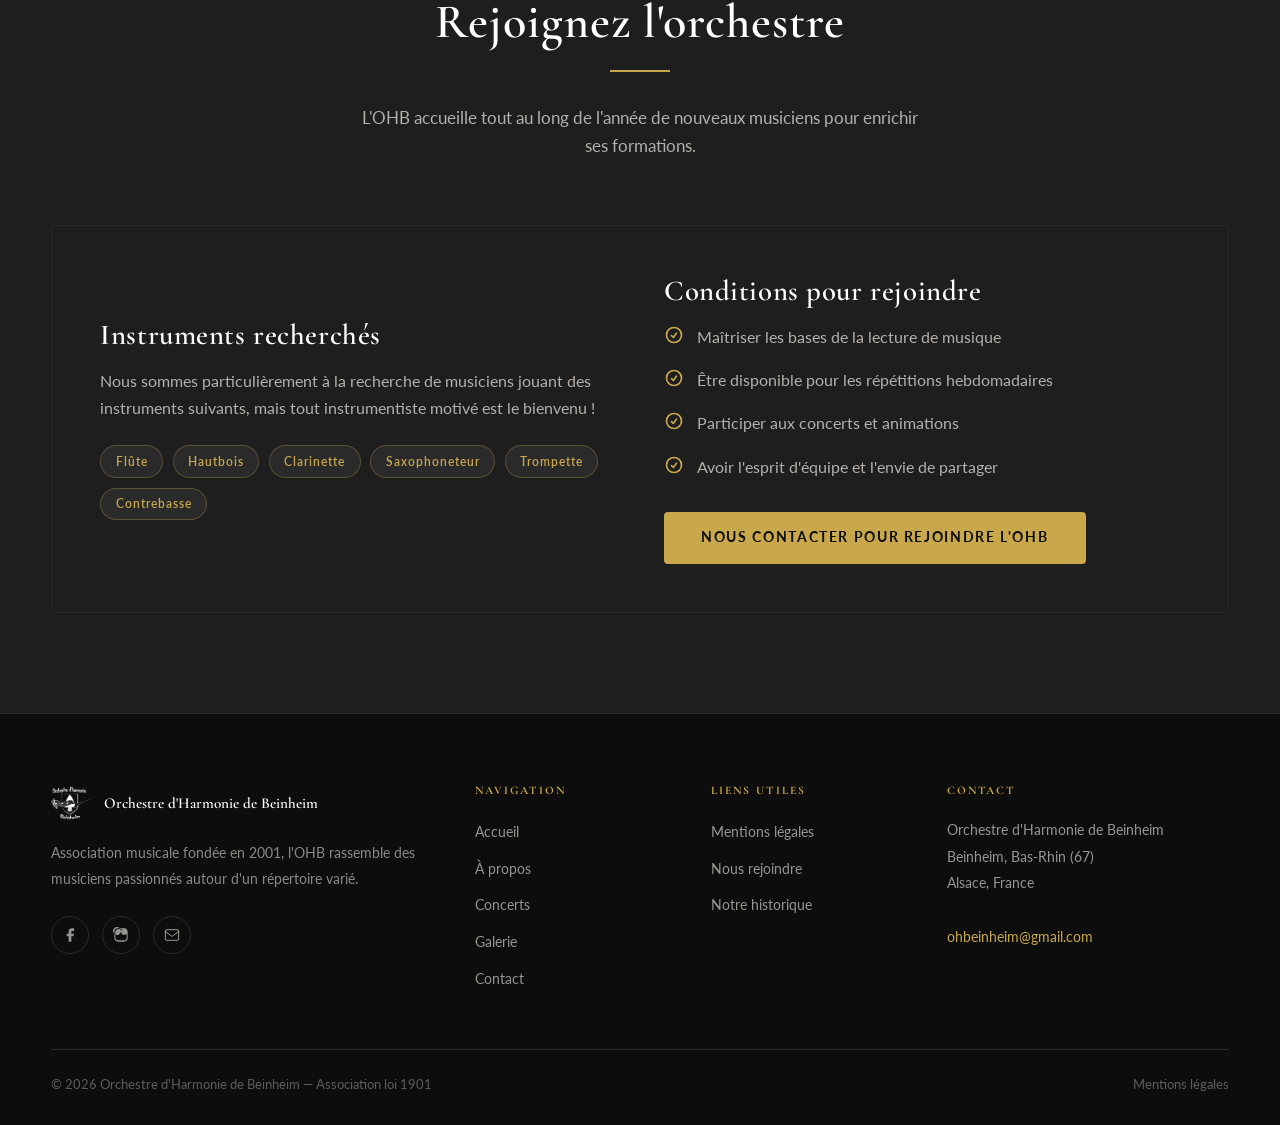
==== commit 54b56368: "Add YouTube videos + fixing legal mentions + update picture folder with a new folder called repetiti" ====
--- a/html/a-propos.html
+++ b/html/a-propos.html
@@ -168,7 +168,7 @@
         <div class="timeline-item">
           <div class="timeline-dot"></div>
           <div>
-            <div class="timeline-year">2024</div>
+            <div class="timeline-year">2026</div>
             <div class="timeline-content">
               <h4>Aujourd'hui</h4>
               <p>Plus de 30 musiciens, deux concerts par an, de nombreuses animations — l'OHB continue d'écrire son histoire avec passion et engagement.</p>
@@ -198,11 +198,6 @@
             <span>Clarinette</span>
             <span>Saxophoneteur</span>
             <span>Trompette</span>
-            <span>Cor</span>
-            <span>Trombone</span>
-            <span>Tuba</span>
-            <span>Euphonium</span>
-            <span>Percussions</span>
             <span>Contrebasse</span>
           </div>
         </div>
@@ -253,7 +248,7 @@
         <div class="footer__address"><h4>Contact</h4><p>Orchestre d'Harmonie de Beinheim<br>Beinheim, Bas-Rhin (67)<br>Alsace, France<br><br><a href="mailto:ohbeinheim@gmail.com">ohbeinheim@gmail.com</a></p></div>
       </div>
       <div class="footer__bottom">
-        <p>&copy; 2024 Orchestre d'Harmonie de Beinheim — Association loi 1901</p>
+        <p>&copy; 2026 Orchestre d'Harmonie de Beinheim — Association loi 1901</p>
         <p><a href="mentions-legales.html">Mentions légales</a></p>
       </div>
     </div>
--- a/css/style.css
+++ b/css/style.css
@@ -982,4 +982,109 @@
 @media (max-width: 480px) {
   .gallery-grid { grid-template-columns: 1fr 1fr; grid-auto-rows: 150px; }
   .stats__grid  { grid-template-columns: 1fr 1fr; }
-}+}
+
+
+    /* ─── Grille vidéos ─────────────────────────────────── */
+    .videos-grid {
+      display: grid;
+      grid-template-columns: repeat(auto-fill, minmax(300px, 1fr));
+      gap: 2rem;
+      margin-top: 2rem;
+    }
+
+    .video-card {
+      background: var(--dark-2);
+      border: 1px solid var(--dark-3);
+      border-radius: var(--radius);
+      overflow: hidden;
+      transition: transform var(--transition), border-color var(--transition), box-shadow var(--transition);
+    }
+    .video-card:hover {
+      transform: translateY(-5px);
+      border-color: rgba(201,168,76,.5);
+      box-shadow: var(--shadow-gold);
+    }
+
+    /* Wrapper 16:9 */
+    .video-card__embed {
+      position: relative;
+      width: 100%;
+      padding-top: 56.25%;
+      background: #000;
+      overflow: hidden;
+      cursor: pointer;
+    }
+
+    .video-card__thumb {
+      position: absolute;
+      inset: 0;
+      width: 100%;
+      height: 100%;
+      object-fit: cover;
+      transition: transform .5s ease, opacity .3s ease;
+    }
+    .video-card__embed:hover .video-card__thumb {
+      transform: scale(1.04);
+      opacity: .7;
+    }
+
+    /* Bouton play */
+    .video-card__play {
+      position: absolute;
+      top: 50%;
+      left: 50%;
+      transform: translate(-50%, -50%);
+      width: 62px;
+      height: 62px;
+      background: rgba(201,168,76,.92);
+      border-radius: 50%;
+      display: flex;
+      align-items: center;
+      justify-content: center;
+      pointer-events: none;
+      transition: background var(--transition), transform var(--transition);
+      box-shadow: 0 4px 24px rgba(0,0,0,.6);
+    }
+    .video-card__embed:hover .video-card__play {
+      background: var(--gold-light);
+      transform: translate(-50%, -50%) scale(1.12);
+    }
+    .video-card__play svg { margin-left: 4px; }
+
+    /* Iframe injectée au clic */
+    .video-card__embed iframe {
+      position: absolute;
+      inset: 0;
+      width: 100%;
+      height: 100%;
+      border: none;
+    }
+
+    .video-card__body { padding: 1.2rem 1.4rem 1.4rem; }
+    .video-card__body .label { margin-bottom: .4rem; }
+    .video-card__body h3 {
+      font-size: 1rem;
+      color: var(--white);
+      margin-bottom: .4rem;
+      line-height: 1.35;
+    }
+    .video-card__body p {
+      font-size: .85rem;
+      color: rgba(244,240,232,.58);
+      line-height: 1.6;
+    }
+    .video-card__meta {
+      margin-top: .8rem;
+      font-size: .76rem;
+      color: var(--gold);
+      font-weight: 700;
+      letter-spacing: .06em;
+      display: flex;
+      align-items: center;
+      gap: .4rem;
+    }
+
+    @media (max-width: 640px) {
+      .videos-grid { grid-template-columns: 1fr; }
+    }
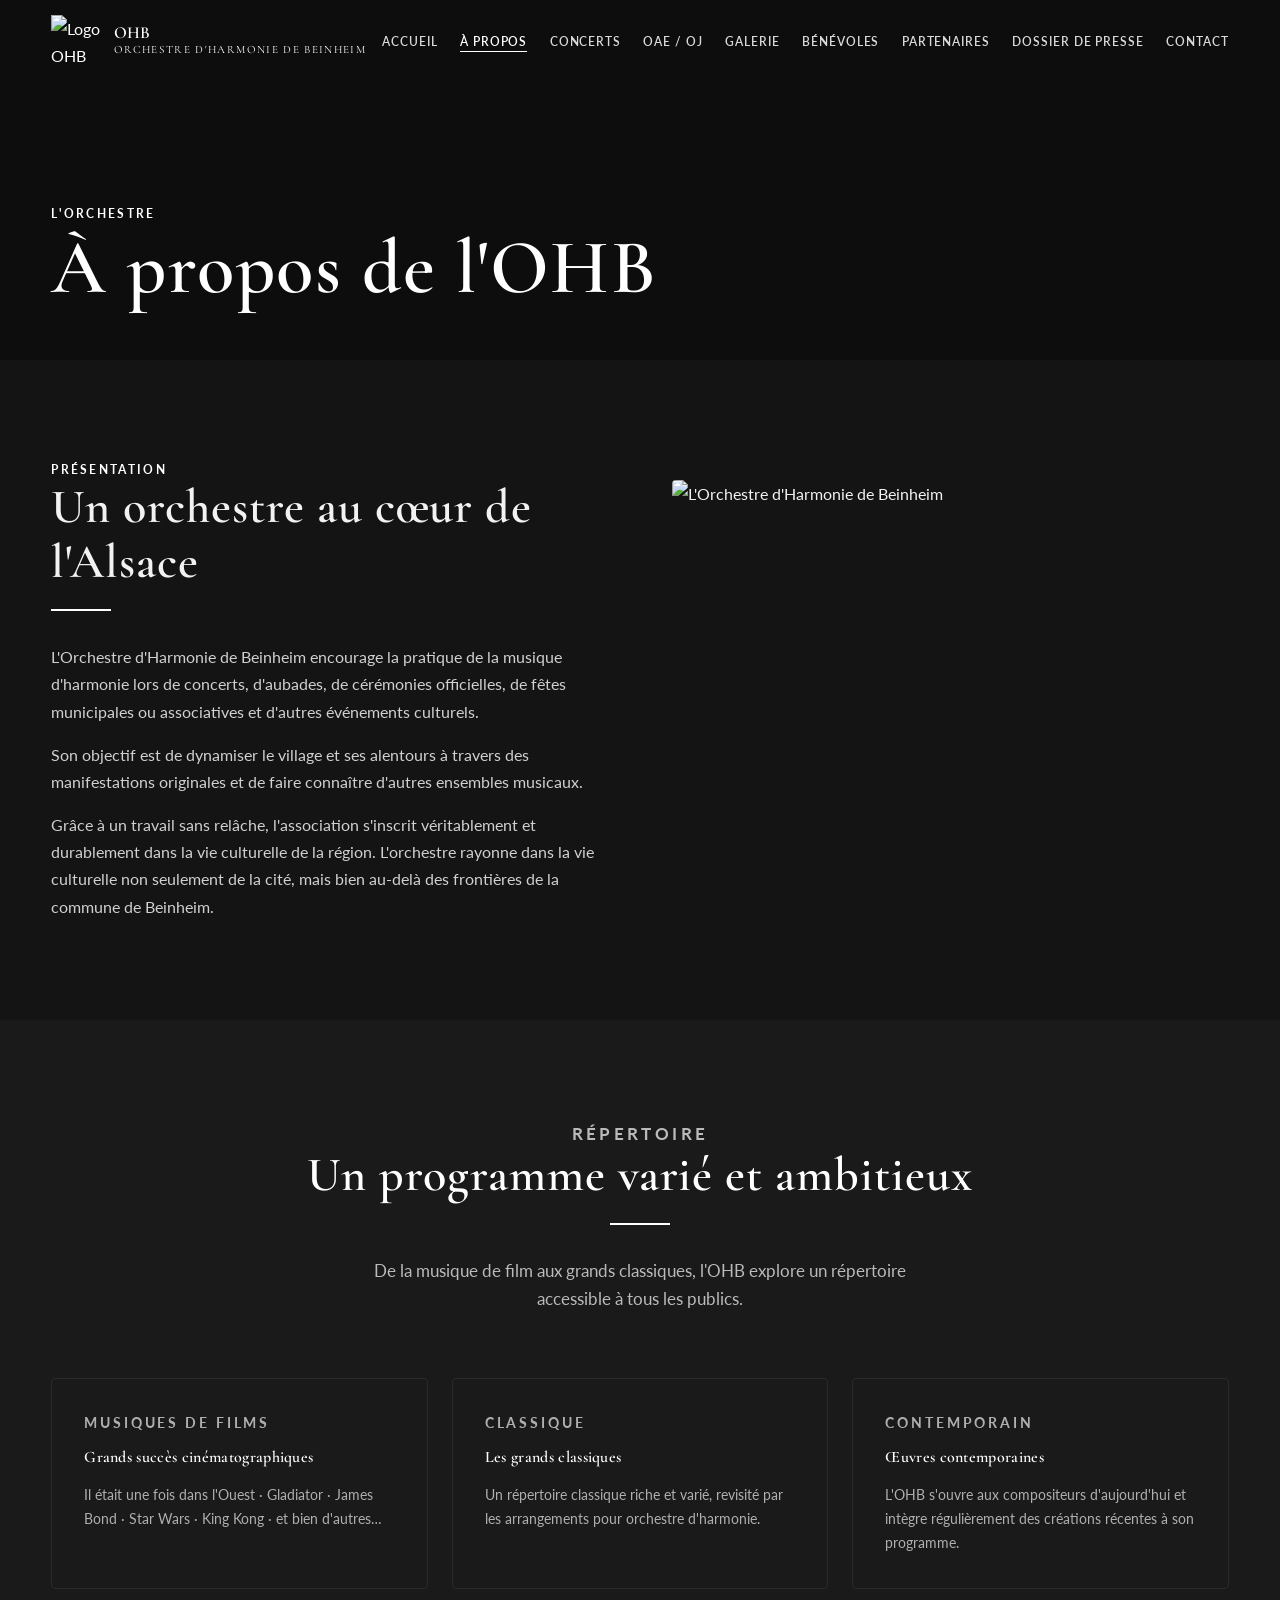
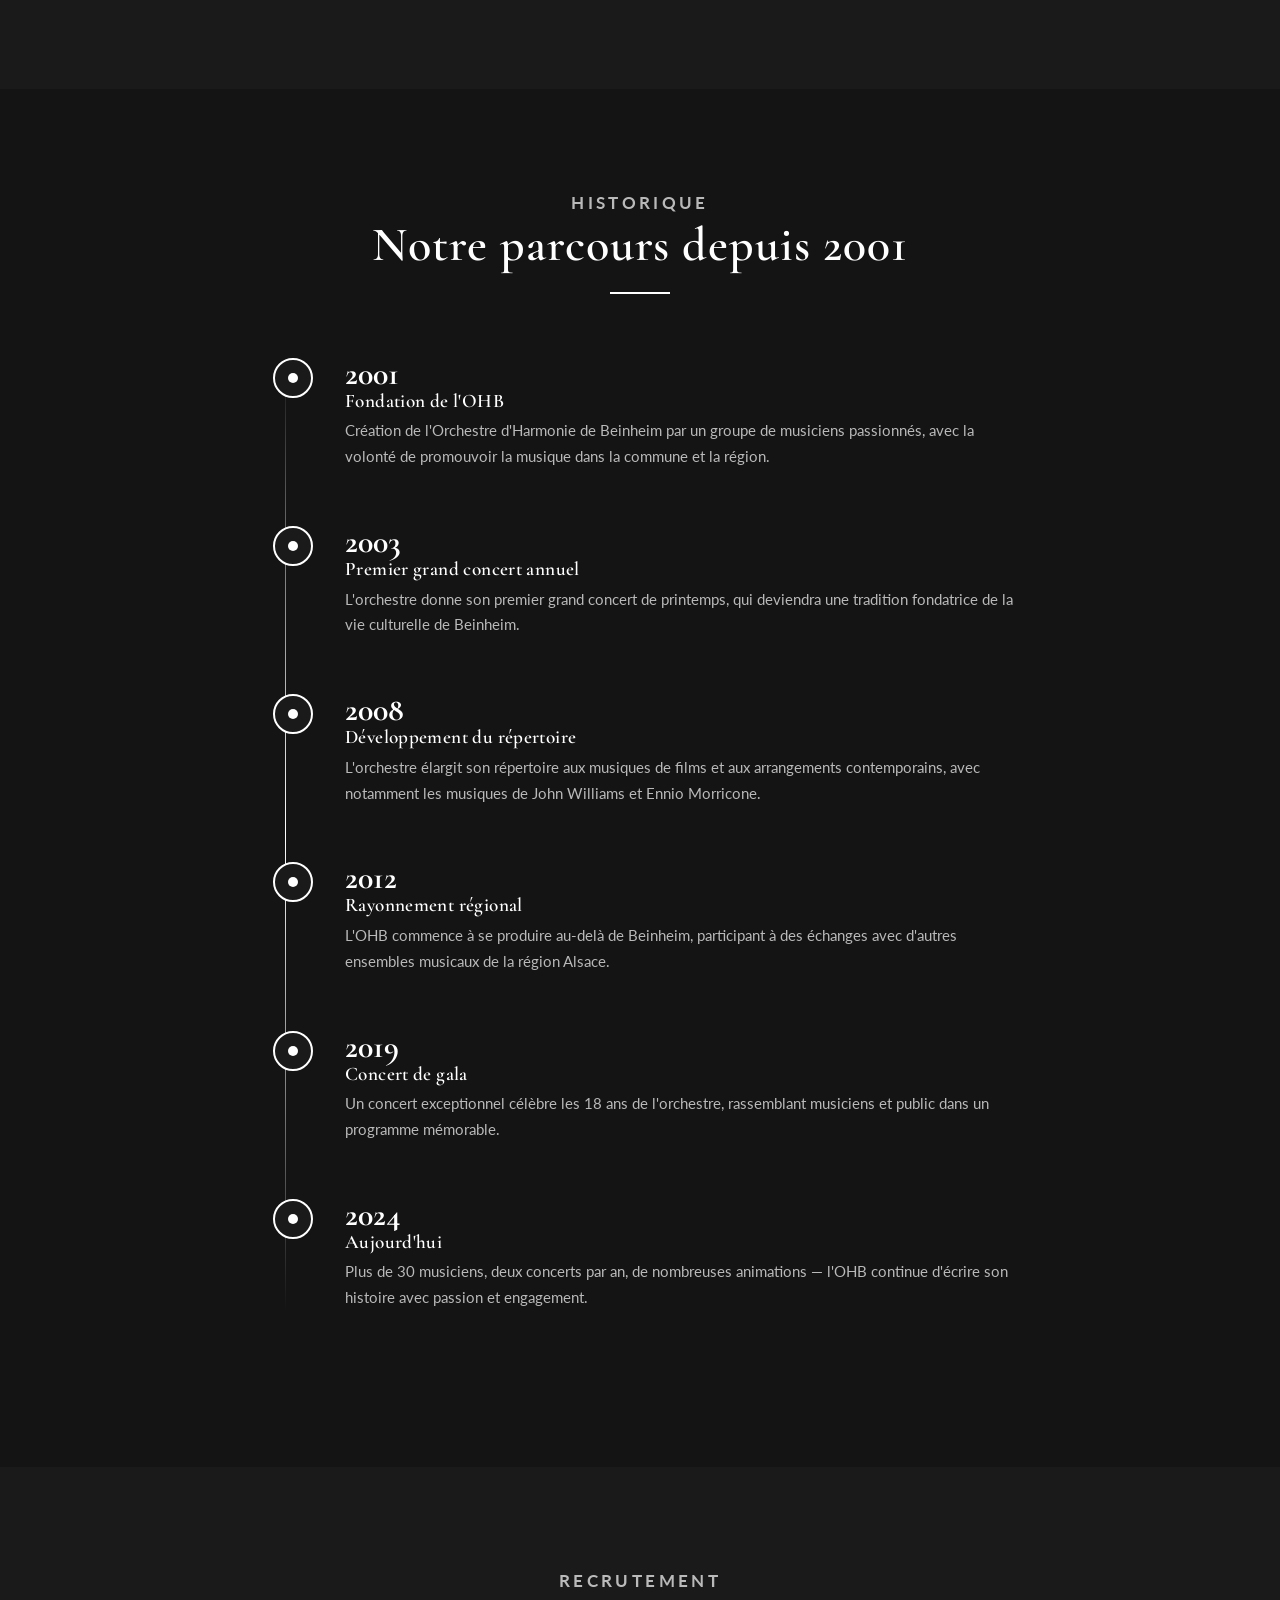
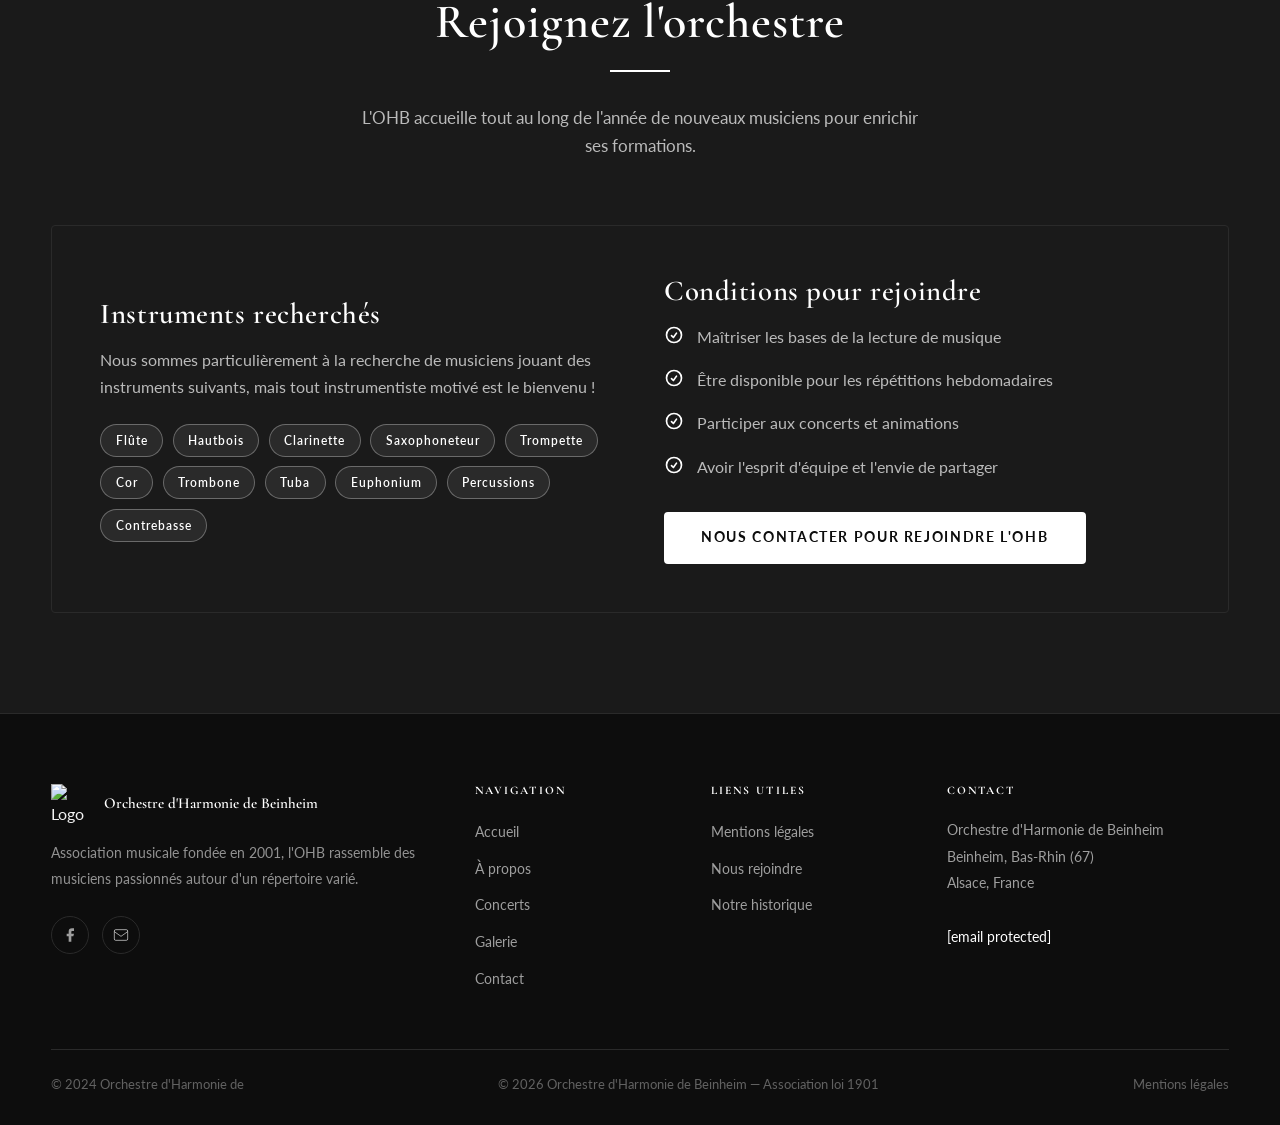
==== commit ea844774: "Need modifications ON ALL PAGES insta,facebook,youtube,mail,photo,docPresse, Partenaire liste, benev" ====
--- a/html/a-propos.html
+++ b/html/a-propos.html
@@ -15,34 +15,45 @@
   <nav class="nav" id="nav">
     <div class="nav__inner">
       <a href="index.html" class="nav__logo">
-        <img src="../photos/logo/logo-ohb.png" alt="Logo OHB" width="50" height="50" />
+        <img src="https://static.wixstatic.com/media/7abdd3_f5e968ae54484f5da1b83e605621e318~mv2.png/v1/fill/w_80,h_80,al_c,q_85,usm_0.66_1.00_0.01,enc_avif,quality_auto/Logo%20OHB%20transparent%20blanc.png" alt="Logo OHB" width="50" height="50" />
         <div class="nav__logo-text">OHB<span>Orchestre d'Harmonie de Beinheim</span></div>
       </a>
       <ul class="nav__links">
+        
         <li><a href="index.html">Accueil</a></li>
-        <li><a href="a-propos.html" class="active">À propos</a></li>
+        <li><a href="a-propos.html">À propos</a></li>
         <li><a href="concerts.html">Concerts</a></li>
+        <li><a href="oae-oj.html">OAE / OJ</a></li>
         <li><a href="galerie.html">Galerie</a></li>
+        <li><a href="benevoles.html">Bénévoles</a></li>
+        <li><a href="partenaires.html">Partenaires</a></li>
+        <li><a href="dossier-presse.html">Dossier de presse</a></li>
         <li><a href="contact.html">Contact</a></li>
-        <li><a href="mentions-legales.html">Mentions légales</a></li>
+      
       </ul>
       <button class="nav__burger" id="navBurger" aria-label="Menu"><span></span><span></span><span></span></button>
     </div>
   </nav>
   <div class="nav__mobile" id="mobileMenu">
     <ul>
+      
       <li><a href="index.html">Accueil</a></li>
       <li><a href="a-propos.html">À propos</a></li>
       <li><a href="concerts.html">Concerts</a></li>
+      <li><a href="oae-oj.html">OAE / OJ</a></li>
       <li><a href="galerie.html">Galerie</a></li>
+      <li><a href="benevoles.html">Bénévoles</a></li>
+      <li><a href="partenaires.html">Partenaires</a></li>
+      <li><a href="dossier-presse.html">Dossier de presse</a></li>
       <li><a href="contact.html">Contact</a></li>
       <li><a href="mentions-legales.html">Mentions légales</a></li>
+    
     </ul>
   </div>
 
   <!-- PAGE HERO -->
   <header class="page-hero">
-    <div class="page-hero__bg" style="background-image:url('../photos/hero/hero-a-propos.jpg')"></div>
+    <div class="page-hero__bg" style="background-image:url('https://static.wixstatic.com/media/7abdd3_4987b3bdafb74f0a85320cef9ed26d5c~mv2.jpg/v1/fill/w_1920,h_1080,q_90,enc_avif,quality_auto/7abdd3_4987b3bdafb74f0a85320cef9ed26d5c~mv2.jpg')"></div>
     <div class="page-hero__overlay"></div>
     <div class="container page-hero__content">
       <p class="label">L'Orchestre</p>
@@ -58,12 +69,12 @@
           <p class="label">Présentation</p>
           <h2>Un orchestre au cœur de l'Alsace</h2>
           <div class="divider"></div>
-          <p style="color:rgba(244,240,232,.8);margin-bottom:1rem">L'Orchestre d'Harmonie de Beinheim encourage la pratique de la musique d'harmonie lors de concerts, d'aubades, de cérémonies officielles, de fêtes municipales ou associatives et d'autres événements culturels.</p>
-          <p style="color:rgba(244,240,232,.8);margin-bottom:1rem">Son objectif est de dynamiser le village et ses alentours à travers des manifestations originales et de faire connaître d'autres ensembles musicaux.</p>
-          <p style="color:rgba(244,240,232,.8)">Grâce à un travail sans relâche, l'association s'inscrit véritablement et durablement dans la vie culturelle de la région. L'orchestre rayonne dans la vie culturelle non seulement de la cité, mais bien au-delà des frontières de la commune de Beinheim.</p>
+          <p style="color:rgba(255,255,255,.8);margin-bottom:1rem">L'Orchestre d'Harmonie de Beinheim encourage la pratique de la musique d'harmonie lors de concerts, d'aubades, de cérémonies officielles, de fêtes municipales ou associatives et d'autres événements culturels.</p>
+          <p style="color:rgba(255,255,255,.8);margin-bottom:1rem">Son objectif est de dynamiser le village et ses alentours à travers des manifestations originales et de faire connaître d'autres ensembles musicaux.</p>
+          <p style="color:rgba(255,255,255,.8)">Grâce à un travail sans relâche, l'association s'inscrit véritablement et durablement dans la vie culturelle de la région. L'orchestre rayonne dans la vie culturelle non seulement de la cité, mais bien au-delà des frontières de la commune de Beinheim.</p>
         </div>
         <div style="position:relative;overflow:hidden;border-radius:4px;height:420px">
-          <img src="../photos/animations/animation-03.jpg"
+          <img src="https://static.wixstatic.com/media/7abdd3_7fcfd168cf1940e399616206022864a3~mv2.jpg/v1/fill/w_960,h_640,q_90,enc_avif,quality_auto/7abdd3_7fcfd168cf1940e399616206022864a3~mv2.jpg"
                alt="L'Orchestre d'Harmonie de Beinheim"
                style="width:100%;height:100%;object-fit:cover" loading="lazy" />
         </div>
@@ -85,21 +96,21 @@
           <div class="concert-card__body" style="padding:2rem">
             <p class="label" style="margin-bottom:.8rem">Musiques de films</p>
             <h3 style="font-size:1rem;margin-bottom:1rem;color:var(--white)">Grands succès cinématographiques</h3>
-            <p style="color:rgba(244,240,232,.65);font-size:.9rem">Il était une fois dans l'Ouest · Gladiator · James Bond · Star Wars · King Kong · et bien d'autres…</p>
+            <p style="color:rgba(255,255,255,.65);font-size:.9rem">Il était une fois dans l'Ouest · Gladiator · James Bond · Star Wars · King Kong · et bien d'autres…</p>
           </div>
         </div>
         <div class="concert-card fade-up" style="cursor:default">
           <div class="concert-card__body" style="padding:2rem">
             <p class="label" style="margin-bottom:.8rem">Classique</p>
             <h3 style="font-size:1rem;margin-bottom:1rem;color:var(--white)">Les grands classiques</h3>
-            <p style="color:rgba(244,240,232,.65);font-size:.9rem">Un répertoire classique riche et varié, revisité par les arrangements pour orchestre d'harmonie.</p>
+            <p style="color:rgba(255,255,255,.65);font-size:.9rem">Un répertoire classique riche et varié, revisité par les arrangements pour orchestre d'harmonie.</p>
           </div>
         </div>
         <div class="concert-card fade-up" style="cursor:default">
           <div class="concert-card__body" style="padding:2rem">
             <p class="label" style="margin-bottom:.8rem">Contemporain</p>
             <h3 style="font-size:1rem;margin-bottom:1rem;color:var(--white)">Œuvres contemporaines</h3>
-            <p style="color:rgba(244,240,232,.65);font-size:.9rem">L'OHB s'ouvre aux compositeurs d'aujourd'hui et intègre régulièrement des créations récentes à son programme.</p>
+            <p style="color:rgba(255,255,255,.65);font-size:.9rem">L'OHB s'ouvre aux compositeurs d'aujourd'hui et intègre régulièrement des créations récentes à son programme.</p>
           </div>
         </div>
       </div>
@@ -168,7 +179,7 @@
         <div class="timeline-item">
           <div class="timeline-dot"></div>
           <div>
-            <div class="timeline-year">2026</div>
+            <div class="timeline-year">2024</div>
             <div class="timeline-content">
               <h4>Aujourd'hui</h4>
               <p>Plus de 30 musiciens, deux concerts par an, de nombreuses animations — l'OHB continue d'écrire son histoire avec passion et engagement.</p>
@@ -191,19 +202,24 @@
       <div class="recrutement fade-up">
         <div>
           <h3 style="color:var(--white);margin-bottom:1rem">Instruments recherchés</h3>
-          <p style="color:rgba(244,240,232,.7);margin-bottom:1.5rem">Nous sommes particulièrement à la recherche de musiciens jouant des instruments suivants, mais tout instrumentiste motivé est le bienvenu !</p>
+          <p style="color:rgba(255,255,255,.7);margin-bottom:1.5rem">Nous sommes particulièrement à la recherche de musiciens jouant des instruments suivants, mais tout instrumentiste motivé est le bienvenu !</p>
           <div class="instruments-list">
             <span>Flûte</span>
             <span>Hautbois</span>
             <span>Clarinette</span>
             <span>Saxophoneteur</span>
             <span>Trompette</span>
+            <span>Cor</span>
+            <span>Trombone</span>
+            <span>Tuba</span>
+            <span>Euphonium</span>
+            <span>Percussions</span>
             <span>Contrebasse</span>
           </div>
         </div>
         <div>
           <h3 style="color:var(--white);margin-bottom:1rem">Conditions pour rejoindre</h3>
-          <ul style="list-style:none;color:rgba(244,240,232,.7)">
+          <ul style="list-style:none;color:rgba(255,255,255,.7)">
             <li style="display:flex;gap:.8rem;margin-bottom:1rem">
               <svg xmlns="http://www.w3.org/2000/svg" width="20" height="20" fill="none" viewBox="0 0 24 24" stroke-width="2" stroke="var(--gold)" style="flex-shrink:0;margin-top:2px" aria-hidden="true"><path stroke-linecap="round" stroke-linejoin="round" d="M9 12.75L11.25 15 15 9.75M21 12a9 9 0 11-18 0 9 9 0 0118 0z"/></svg>
               Maîtriser les bases de la lecture de musique
@@ -233,21 +249,21 @@
       <div class="footer__grid">
         <div class="footer__brand">
           <div class="footer__logo">
-            <img src="../photos/logo/logo-ohb.png" alt="Logo OHB" width="40" height="40" />
+            <img src="https://static.wixstatic.com/media/7abdd3_f5e968ae54484f5da1b83e605621e318~mv2.png/v1/fill/w_80,h_80,al_c,q_85,usm_0.66_1.00_0.01,enc_avif,quality_auto/Logo%20OHB%20transparent%20blanc.png" alt="Logo OHB" width="40" height="40" />
             <span class="footer__logo-text">Orchestre d'Harmonie de Beinheim</span>
           </div>
           <p>Association musicale fondée en 2001, l'OHB rassemble des musiciens passionnés autour d'un répertoire varié.</p>
           <div class="footer__socials">
-            <a href="https://www.facebook.com/OHBeinheim" class="footer__social-link" aria-label="Facebook"><svg xmlns="http://www.w3.org/2000/svg" width="16" height="16" fill="currentColor" viewBox="0 0 24 24"><path d="M18 2h-3a5 5 0 00-5 5v3H7v4h3v8h4v-8h3l1-4h-4V7a1 1 0 011-1h3z"/></svg></a>
-            <a href="https://www.instagram.com/ohbeinheim" class="footer__social-link" aria-label="Instagram"><svg xmlns="http://www.w3.org/2000/svg" width="16" height="16" fill="currentColor" viewBox="0 0 24 24"><path d="M7.75 2h8.5A5.75 5.75 0 0122 7.75v8.5A5.75 5.75 0 0116.25 22h-8.5A5.75 5.75 0 012 16.25v-8.5A5.75 5.75 0 017.75 2zm0 1.5A4.25 4.25 0 003.5 7.75v8.5A4.25 4.25 0 007.75 20h8.5a4.25 4.25 0 004.25-4.25v-8.5A4.25 4.25 0 0016.25 3h-8.5zm10.71-.21a1.21 1.21 0 11-2.42-.01c0 .67.54 1.21 1.21 1.21a1.21 1.21 0 011.21-1.2zM12 7a5 5 0 110 .01A5 5 0 0112 7zm0-1a6 6 0 100 .01A6 6 0 0012 6z"/></svg></a>
-            <a href="mailto:ohbeinheim@gmail.com" class="footer__social-link" aria-label="Email"><svg xmlns="http://www.w3.org/2000/svg" width="16" height="16" fill="none" viewBox="0 0 24 24" stroke-width="1.5" stroke="currentColor"><rect x="2" y="4" width="20" height="16" rx="2"/><path d="m22 7-10 7L2 7"/></svg></a>
+            <a href="#" class="footer__social-link" aria-label="Facebook"><svg xmlns="http://www.w3.org/2000/svg" width="16" height="16" fill="currentColor" viewBox="0 0 24 24"><path d="M18 2h-3a5 5 0 00-5 5v3H7v4h3v8h4v-8h3l1-4h-4V7a1 1 0 011-1h3z"/></svg></a>
+            <a href="/cdn-cgi/l/email-protection#a4c7cbcad0c5c7d0e4cbd6c7ccc1d7d0d6c1c6c1cdcaccc1cdc98ac7cbc9" class="footer__social-link" aria-label="Email"><svg xmlns="http://www.w3.org/2000/svg" width="16" height="16" fill="none" viewBox="0 0 24 24" stroke-width="1.5" stroke="currentColor"><rect x="2" y="4" width="20" height="16" rx="2"/><path d="m22 7-10 7L2 7"/></svg></a>
           </div>
         </div>
         <div><h4>Navigation</h4><ul><li><a href="index.html">Accueil</a></li><li><a href="a-propos.html">À propos</a></li><li><a href="concerts.html">Concerts</a></li><li><a href="galerie.html">Galerie</a></li><li><a href="contact.html">Contact</a></li></ul></div>
         <div><h4>Liens utiles</h4><ul><li><a href="mentions-legales.html">Mentions légales</a></li><li><a href="a-propos.html#recrutement">Nous rejoindre</a></li><li><a href="a-propos.html#historique">Notre historique</a></li></ul></div>
-        <div class="footer__address"><h4>Contact</h4><p>Orchestre d'Harmonie de Beinheim<br>Beinheim, Bas-Rhin (67)<br>Alsace, France<br><br><a href="mailto:ohbeinheim@gmail.com">ohbeinheim@gmail.com</a></p></div>
+        <div class="footer__address"><h4>Contact</h4><p>Orchestre d'Harmonie de Beinheim<br>Beinheim, Bas-Rhin (67)<br>Alsace, France<br><br><a href="/cdn-cgi/l/email-protection#0d6e6263796c6e794d627f6e65687e797f686f68646365686460236e6260"><span class="__cf_email__" data-cfemail="65060a0b11040611250a17060d001611170007000c0b0d000c084b060a08">[email&#160;protected]</span></a></p></div>
       </div>
       <div class="footer__bottom">
+        <p>&copy; 2024 Orchestre d'Harmonie de
         <p>&copy; 2026 Orchestre d'Harmonie de Beinheim — Association loi 1901</p>
         <p><a href="mentions-legales.html">Mentions légales</a></p>
       </div>
--- a/css/style.css
+++ b/css/style.css
@@ -1,14 +1,19 @@
+/* ============================================================
+   ORCHESTRE D'HARMONIE DE BEINHEIM — style.css
+   Design: Luxe classique / Noir profond + Blanc / Cormorant + Lato
+   ============================================================ */
+
 /* ─── 1. VARIABLES & RESET ─────────────────────────────────── */
 :root {
-  --gold:       #C9A84C;
-  --gold-light: #E8C96A;
-  --gold-pale:  #F5E6B8;
+  --gold:       #FFFFFF;
+  --gold-light: #E8E8E8;
+  --gold-pale:  #C8C8C8;
   --noir:       #0D0D0D;
   --dark:       #141414;
-  --dark-2:     #1E1E1E;
+  --dark-2:     #1A1A1A;
   --dark-3:     #2A2A2A;
-  --mid:        #4A4A4A;
-  --light:      #F4F0E8;
+  --mid:        #5A5A5A;
+  --light:      #F2F2F2;
   --white:      #FFFFFF;
   --red-accent: #8B1A1A;
 
@@ -16,7 +21,7 @@
   --ff-body:    'Lato', 'Helvetica Neue', sans-serif;
   --ff-mono:    'Courier New', monospace;
 
-  --shadow-gold: 0 4px 30px rgba(201,168,76,.25);
+  --shadow-gold: 0 4px 30px rgba(255,255,255,.08);
   --shadow-sm:   0 2px 12px rgba(0,0,0,.4);
   --shadow-lg:   0 8px 40px rgba(0,0,0,.6);
 
@@ -166,14 +171,14 @@
 
 .nav__links {
   display: flex;
-  gap: 2.2rem;
+  gap: 1.4rem;
   list-style: none;
 }
 .nav__links a {
-  color: rgba(244,240,232,.85);
-  font-size: .82rem;
+  color: rgba(255,255,255,.85);
+  font-size: .72rem;
   font-weight: 600;
-  letter-spacing: .1em;
+  letter-spacing: .08em;
   text-transform: uppercase;
   position: relative;
   padding-bottom: 4px;
@@ -266,7 +271,7 @@
 .hero__overlay {
   position: absolute;
   inset: 0;
-  background: linear-gradient(135deg, rgba(13,13,13,.7) 0%, rgba(13,13,13,.2) 60%, rgba(201,168,76,.08) 100%);
+  background: linear-gradient(135deg, rgba(13,13,13,.7) 0%, rgba(13,13,13,.2) 60%, rgba(255,255,255,.08) 100%);
 }
 
 .hero__content {
@@ -333,7 +338,7 @@
   font-size: .65rem;
   letter-spacing: .2em;
   text-transform: uppercase;
-  color: rgba(244,240,232,.5);
+  color: rgba(255,255,255,.5);
   animation: bounce 2s 2s infinite;
 }
 .hero__scroll svg { stroke: var(--gold); }
@@ -351,7 +356,7 @@
 .section-header p {
   max-width: 580px;
   margin: 0 auto;
-  color: rgba(244,240,232,.7);
+  color: rgba(255,255,255,.7);
   font-size: 1.05rem;
 }
 
@@ -381,7 +386,7 @@
   justify-content: center;
 }
 .about-strip__content p {
-  color: rgba(244,240,232,.8);
+  color: rgba(255,255,255,.8);
   margin-bottom: 1.2rem;
   font-size: 1.05rem;
 }
@@ -459,7 +464,7 @@
 }
 .concert-card__body { padding: 1.5rem; }
 .concert-card__body h3 { color: var(--white); font-size: 1.2rem; margin-bottom: .5rem; }
-.concert-card__body p { color: rgba(244,240,232,.65); font-size: .9rem; }
+.concert-card__body p { color: rgba(255,255,255,.65); font-size: .9rem; }
 .concert-card__meta {
   display: flex;
   gap: 1rem;
@@ -616,7 +621,7 @@
   min-width: 80px;
 }
 .timeline-content h4 { color: var(--white); margin-bottom: .4rem; }
-.timeline-content p { color: rgba(244,240,232,.7); font-size: .95rem; }
+.timeline-content p { color: rgba(255,255,255,.7); font-size: .95rem; }
 
 /* ─── 13. RECRUTEMENT ────────────────────────────────────────── */
 .recrutement {
@@ -637,7 +642,7 @@
 }
 .instruments-list span {
   background: var(--dark-3);
-  border: 1px solid rgba(201,168,76,.3);
+  border: 1px solid rgba(255,255,255,.3);
   color: var(--gold);
   padding: .3rem .9rem;
   font-size: .78rem;
@@ -658,7 +663,7 @@
   display: flex;
   gap: 1rem;
   margin-bottom: 1.5rem;
-  color: rgba(244,240,232,.75);
+  color: rgba(255,255,255,.75);
 }
 .contact-info-item svg { flex-shrink: 0; stroke: var(--gold); margin-top: 3px; }
 
@@ -669,7 +674,7 @@
   font-weight: 700;
   letter-spacing: .1em;
   text-transform: uppercase;
-  color: rgba(244,240,232,.6);
+  color: rgba(255,255,255,.6);
   margin-bottom: .5rem;
 }
 .form-group input,
@@ -690,7 +695,7 @@
 .form-group textarea:focus,
 .form-group select:focus {
   border-color: var(--gold);
-  box-shadow: 0 0 0 3px rgba(201,168,76,.12);
+  box-shadow: 0 0 0 3px rgba(255,255,255,.12);
 }
 .form-group textarea { resize: vertical; min-height: 130px; }
 .form-group .error {
@@ -703,7 +708,7 @@
 .form-group.has-error .error { display: block; }
 .form-success {
   display: none;
-  background: rgba(201,168,76,.1);
+  background: rgba(255,255,255,.1);
   border: 1px solid var(--gold);
   color: var(--gold);
   padding: 1rem 1.5rem;
@@ -724,7 +729,7 @@
   gap: 3rem;
   margin-bottom: 3rem;
 }
-.footer__brand p { color: rgba(244,240,232,.55); font-size: .9rem; margin: 1rem 0 1.5rem; line-height: 1.8; }
+.footer__brand p { color: rgba(255,255,255,.55); font-size: .9rem; margin: 1rem 0 1.5rem; line-height: 1.8; }
 .footer__logo {
   display: flex;
   align-items: center;
@@ -748,9 +753,9 @@
 }
 .footer ul { list-style: none; }
 .footer ul li { margin-bottom: .6rem; }
-.footer ul li a { color: rgba(244,240,232,.6); font-size: .88rem; transition: color var(--transition); }
+.footer ul li a { color: rgba(255,255,255,.6); font-size: .88rem; transition: color var(--transition); }
 .footer ul li a:hover { color: var(--gold); }
-.footer__address p { color: rgba(244,240,232,.6); font-size: .88rem; line-height: 1.9; }
+.footer__address p { color: rgba(255,255,255,.6); font-size: .88rem; line-height: 1.9; }
 .footer__socials {
   display: flex;
   gap: .8rem;
@@ -763,13 +768,13 @@
   display: flex;
   align-items: center;
   justify-content: center;
-  color: rgba(244,240,232,.6);
+  color: rgba(255,255,255,.6);
   transition: all var(--transition);
 }
 .footer__social-link:hover {
   border-color: var(--gold);
   color: var(--gold);
-  background: rgba(201,168,76,.08);
+  background: rgba(255,255,255,.08);
 }
 .footer__bottom {
   border-top: 1px solid var(--dark-3);
@@ -778,9 +783,9 @@
   justify-content: space-between;
   align-items: center;
   font-size: .8rem;
-  color: rgba(244,240,232,.35);
-}
-.footer__bottom a { color: rgba(244,240,232,.35); }
+  color: rgba(255,255,255,.35);
+}
+.footer__bottom a { color: rgba(255,255,255,.35); }
 .footer__bottom a:hover { color: var(--gold); }
 
 /* ─── 16. PAGE HERO (inner pages) ───────────────────────────── */
@@ -819,7 +824,7 @@
 .tab-btn {
   background: none;
   border: none;
-  color: rgba(244,240,232,.5);
+  color: rgba(255,255,255,.5);
   font-family: var(--ff-body);
   font-size: .82rem;
   font-weight: 700;
@@ -856,7 +861,7 @@
   transition: border-color var(--transition), box-shadow var(--transition);
 }
 .concert-full-card:hover {
-  border-color: rgba(201,168,76,.4);
+  border-color: rgba(255,255,255,.3);
   box-shadow: var(--shadow-gold);
 }
 .concert-full-card__img {
@@ -877,7 +882,7 @@
 }
 .concert-full-card__body .label { margin-bottom: .8rem; }
 .concert-full-card__body h3 { color: var(--white); margin-bottom: .8rem; }
-.concert-full-card__body p { color: rgba(244,240,232,.7); font-size: .95rem; line-height: 1.7; }
+.concert-full-card__body p { color: rgba(255,255,255,.7); font-size: .95rem; line-height: 1.7; }
 .concert-badge {
   display: inline-block;
   padding: .2rem .7rem;
@@ -888,8 +893,8 @@
   border-radius: 2px;
   margin-bottom: .8rem;
 }
-.concert-badge--future { background: rgba(201,168,76,.15); color: var(--gold); border: 1px solid rgba(201,168,76,.4); }
-.concert-badge--past   { background: rgba(74,74,74,.3); color: rgba(244,240,232,.5); border: 1px solid var(--dark-3); }
+.concert-badge--future { background: rgba(255,255,255,.08); color: var(--gold); border: 1px solid rgba(255,255,255,.3); }
+.concert-badge--past   { background: rgba(74,74,74,.3); color: rgba(255,255,255,.5); border: 1px solid var(--dark-3); }
 
 /* ─── 18. GALERIE PAGE ───────────────────────────────────────── */
 .gallery-filter {
@@ -901,7 +906,7 @@
 .filter-btn {
   background: none;
   border: 1px solid var(--dark-3);
-  color: rgba(244,240,232,.6);
+  color: rgba(255,255,255,.6);
   font-size: .75rem;
   font-weight: 700;
   letter-spacing: .1em;
@@ -915,7 +920,7 @@
 .filter-btn.active {
   border-color: var(--gold);
   color: var(--gold);
-  background: rgba(201,168,76,.08);
+  background: rgba(255,255,255,.08);
 }
 
 /* ─── 19. MENTIONS LEGALES ───────────────────────────────────── */
@@ -929,7 +934,7 @@
   margin-bottom: .8rem;
   margin-top: 2.5rem;
 }
-.legal-content p { color: rgba(244,240,232,.75); margin-bottom: 1rem; }
+.legal-content p { color: rgba(255,255,255,.75); margin-bottom: 1rem; }
 
 /* ─── 20. SCROLL ANIMATIONS ──────────────────────────────────── */
 @keyframes fadeUp {
@@ -982,109 +987,4 @@
 @media (max-width: 480px) {
   .gallery-grid { grid-template-columns: 1fr 1fr; grid-auto-rows: 150px; }
   .stats__grid  { grid-template-columns: 1fr 1fr; }
-}
-
-
-    /* ─── Grille vidéos ─────────────────────────────────── */
-    .videos-grid {
-      display: grid;
-      grid-template-columns: repeat(auto-fill, minmax(300px, 1fr));
-      gap: 2rem;
-      margin-top: 2rem;
-    }
-
-    .video-card {
-      background: var(--dark-2);
-      border: 1px solid var(--dark-3);
-      border-radius: var(--radius);
-      overflow: hidden;
-      transition: transform var(--transition), border-color var(--transition), box-shadow var(--transition);
-    }
-    .video-card:hover {
-      transform: translateY(-5px);
-      border-color: rgba(201,168,76,.5);
-      box-shadow: var(--shadow-gold);
-    }
-
-    /* Wrapper 16:9 */
-    .video-card__embed {
-      position: relative;
-      width: 100%;
-      padding-top: 56.25%;
-      background: #000;
-      overflow: hidden;
-      cursor: pointer;
-    }
-
-    .video-card__thumb {
-      position: absolute;
-      inset: 0;
-      width: 100%;
-      height: 100%;
-      object-fit: cover;
-      transition: transform .5s ease, opacity .3s ease;
-    }
-    .video-card__embed:hover .video-card__thumb {
-      transform: scale(1.04);
-      opacity: .7;
-    }
-
-    /* Bouton play */
-    .video-card__play {
-      position: absolute;
-      top: 50%;
-      left: 50%;
-      transform: translate(-50%, -50%);
-      width: 62px;
-      height: 62px;
-      background: rgba(201,168,76,.92);
-      border-radius: 50%;
-      display: flex;
-      align-items: center;
-      justify-content: center;
-      pointer-events: none;
-      transition: background var(--transition), transform var(--transition);
-      box-shadow: 0 4px 24px rgba(0,0,0,.6);
-    }
-    .video-card__embed:hover .video-card__play {
-      background: var(--gold-light);
-      transform: translate(-50%, -50%) scale(1.12);
-    }
-    .video-card__play svg { margin-left: 4px; }
-
-    /* Iframe injectée au clic */
-    .video-card__embed iframe {
-      position: absolute;
-      inset: 0;
-      width: 100%;
-      height: 100%;
-      border: none;
-    }
-
-    .video-card__body { padding: 1.2rem 1.4rem 1.4rem; }
-    .video-card__body .label { margin-bottom: .4rem; }
-    .video-card__body h3 {
-      font-size: 1rem;
-      color: var(--white);
-      margin-bottom: .4rem;
-      line-height: 1.35;
-    }
-    .video-card__body p {
-      font-size: .85rem;
-      color: rgba(244,240,232,.58);
-      line-height: 1.6;
-    }
-    .video-card__meta {
-      margin-top: .8rem;
-      font-size: .76rem;
-      color: var(--gold);
-      font-weight: 700;
-      letter-spacing: .06em;
-      display: flex;
-      align-items: center;
-      gap: .4rem;
-    }
-
-    @media (max-width: 640px) {
-      .videos-grid { grid-template-columns: 1fr; }
-    }+}
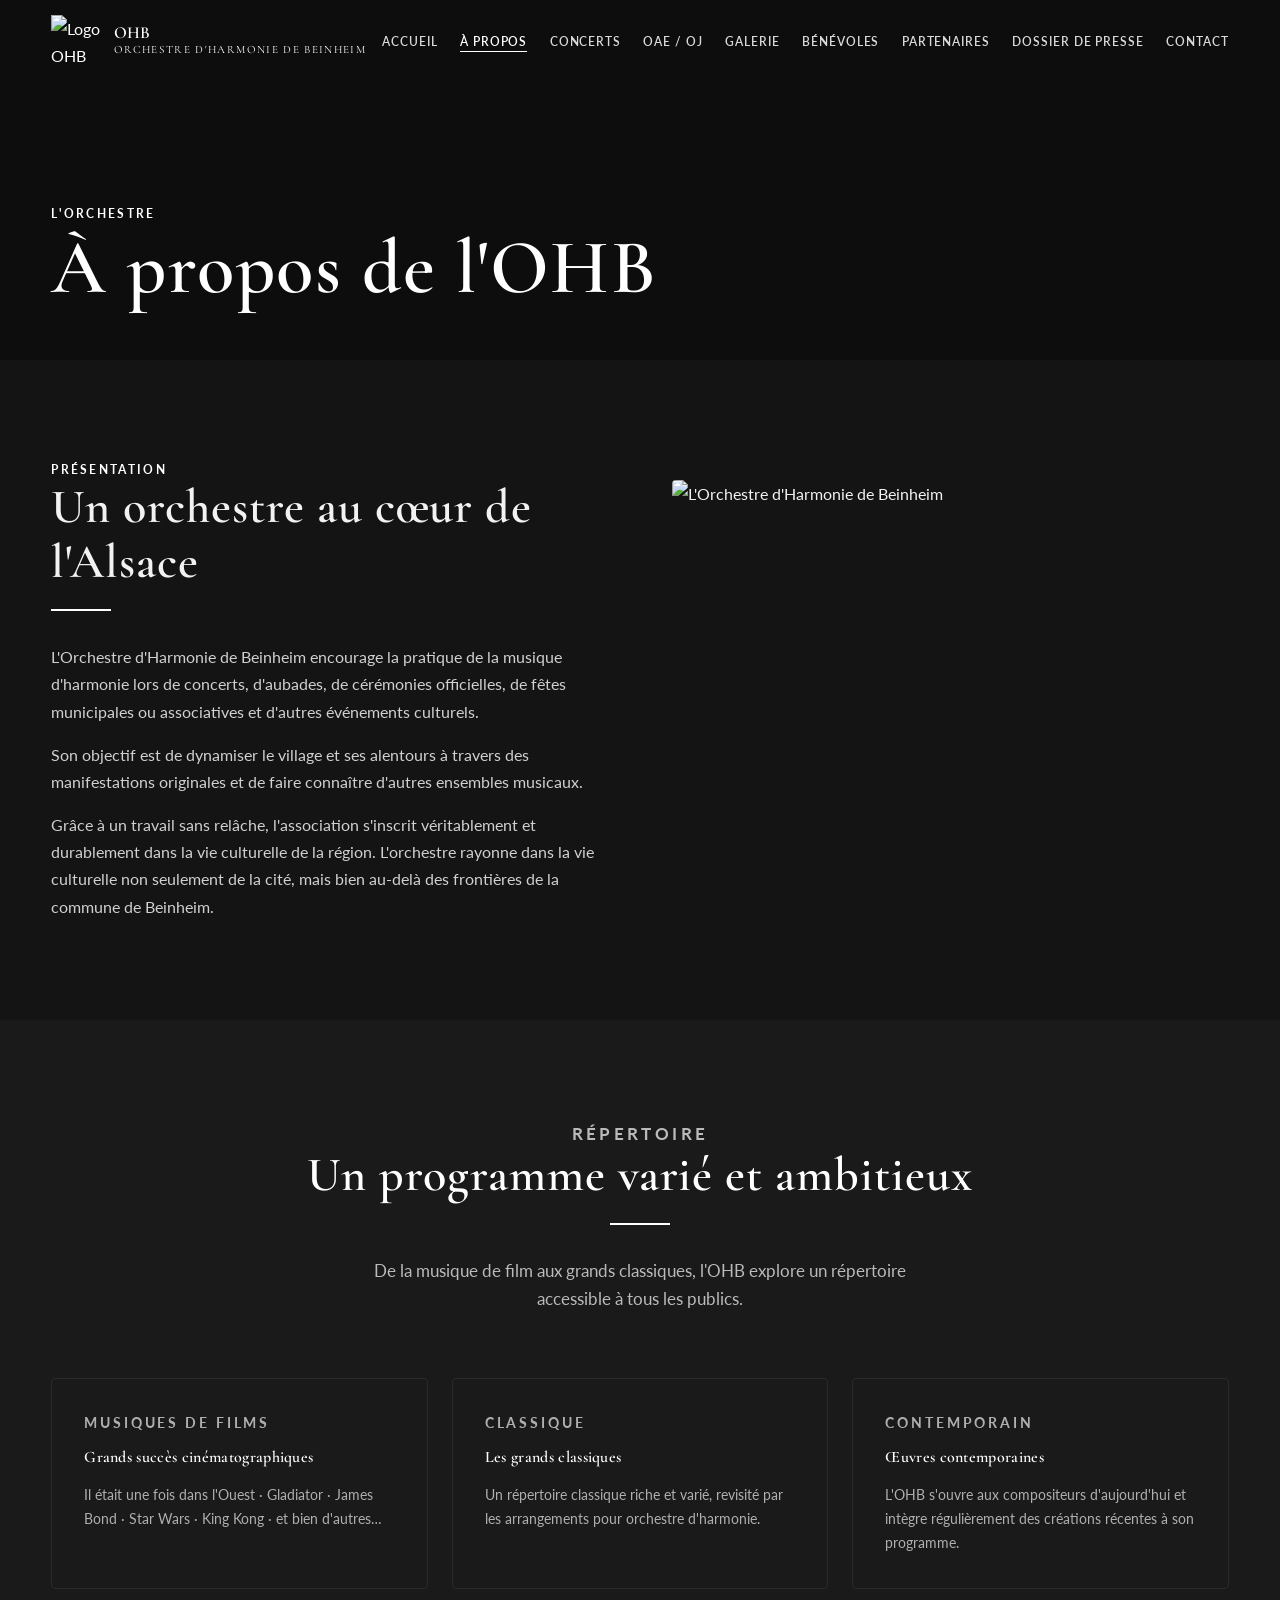
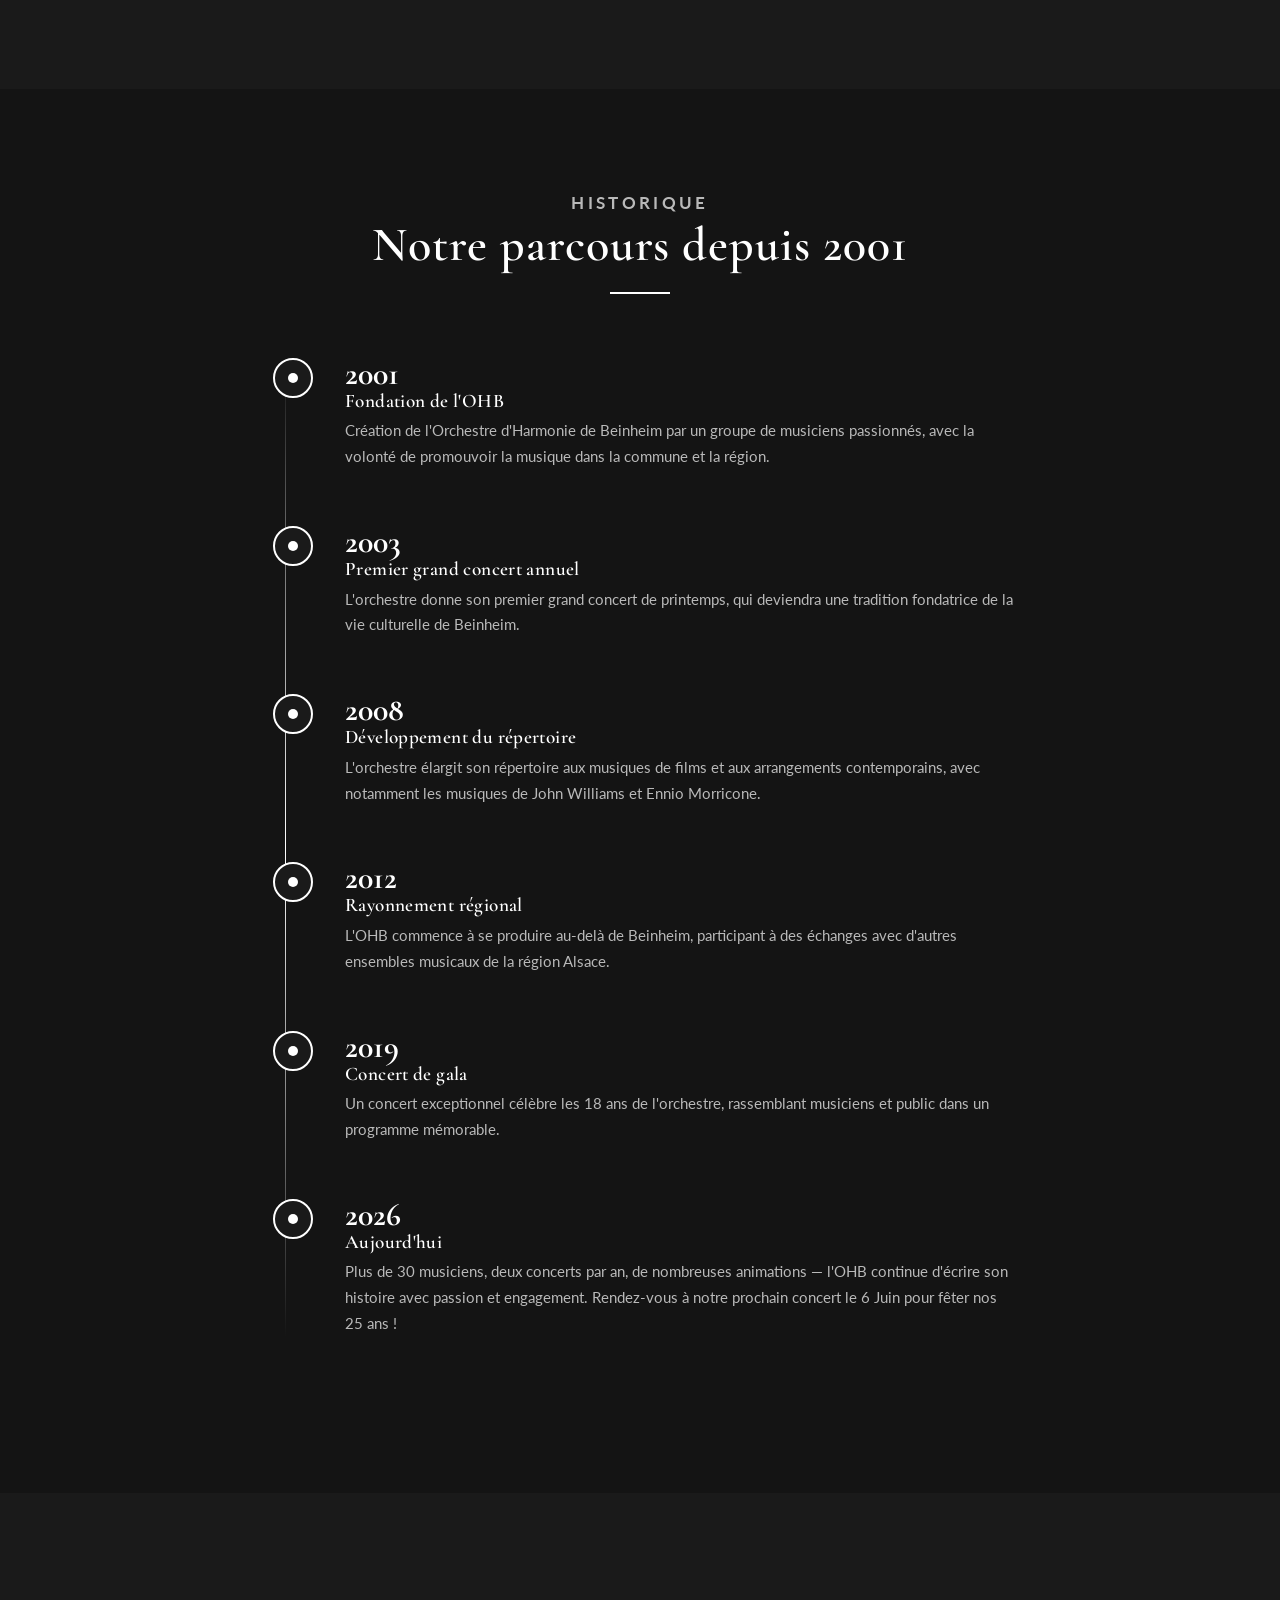
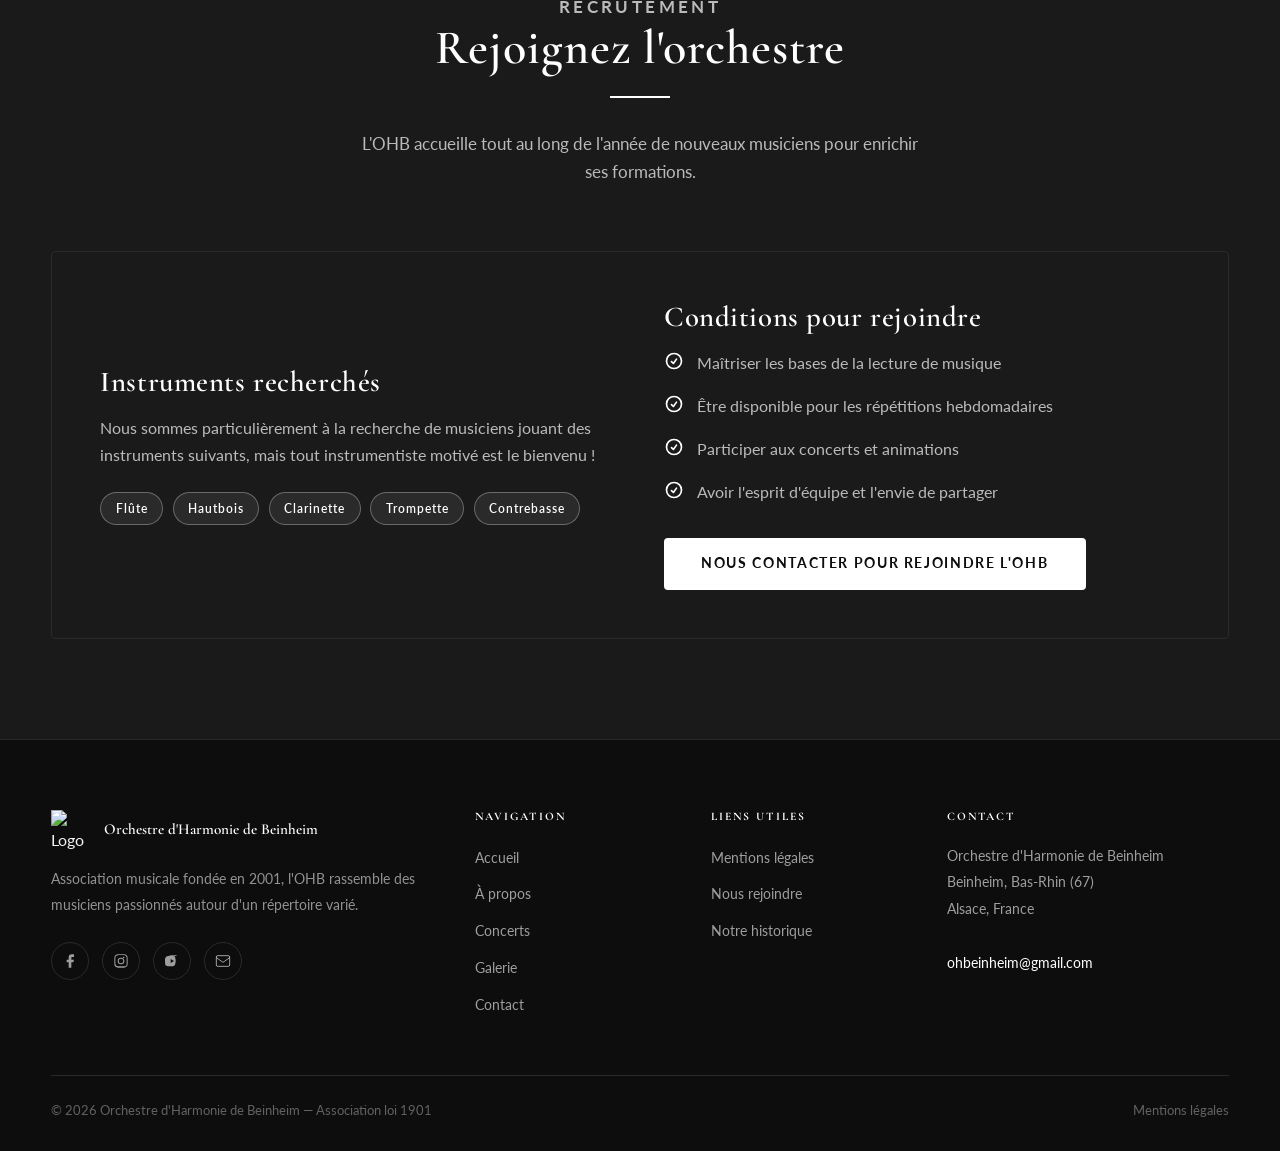
==== commit b165ae01: "Check Color Notes sur mon tel pour voir ce qu'il faut faire" ====
--- a/html/a-propos.html
+++ b/html/a-propos.html
@@ -179,10 +179,10 @@
         <div class="timeline-item">
           <div class="timeline-dot"></div>
           <div>
-            <div class="timeline-year">2024</div>
+            <div class="timeline-year">2026</div>
             <div class="timeline-content">
               <h4>Aujourd'hui</h4>
-              <p>Plus de 30 musiciens, deux concerts par an, de nombreuses animations — l'OHB continue d'écrire son histoire avec passion et engagement.</p>
+              <p>Plus de 30 musiciens, deux concerts par an, de nombreuses animations — l'OHB continue d'écrire son histoire avec passion et engagement. Rendez-vous à notre prochain concert le 6 Juin pour fêter nos 25 ans !</p>
             </div>
           </div>
         </div>
@@ -207,13 +207,7 @@
             <span>Flûte</span>
             <span>Hautbois</span>
             <span>Clarinette</span>
-            <span>Saxophoneteur</span>
             <span>Trompette</span>
-            <span>Cor</span>
-            <span>Trombone</span>
-            <span>Tuba</span>
-            <span>Euphonium</span>
-            <span>Percussions</span>
             <span>Contrebasse</span>
           </div>
         </div>
@@ -254,16 +248,17 @@
           </div>
           <p>Association musicale fondée en 2001, l'OHB rassemble des musiciens passionnés autour d'un répertoire varié.</p>
           <div class="footer__socials">
-            <a href="#" class="footer__social-link" aria-label="Facebook"><svg xmlns="http://www.w3.org/2000/svg" width="16" height="16" fill="currentColor" viewBox="0 0 24 24"><path d="M18 2h-3a5 5 0 00-5 5v3H7v4h3v8h4v-8h3l1-4h-4V7a1 1 0 011-1h3z"/></svg></a>
-            <a href="/cdn-cgi/l/email-protection#a4c7cbcad0c5c7d0e4cbd6c7ccc1d7d0d6c1c6c1cdcaccc1cdc98ac7cbc9" class="footer__social-link" aria-label="Email"><svg xmlns="http://www.w3.org/2000/svg" width="16" height="16" fill="none" viewBox="0 0 24 24" stroke-width="1.5" stroke="currentColor"><rect x="2" y="4" width="20" height="16" rx="2"/><path d="m22 7-10 7L2 7"/></svg></a>
+            <a href="https://www.facebook.com/OHBeinheim/" class="footer__social-link" aria-label="Facebook"><svg xmlns="http://www.w3.org/2000/svg" width="16" height="16" fill="currentColor" viewBox="0 0 24 24"><path d="M18 2h-3a5 5 0 00-5 5v3H7v4h3v8h4v-8h3l1-4h-4V7a1 1 0 011-1h3z"/></svg></a>
+            <a href="https://www.instagram.com/ohbeinheim/" class="footer__social-link" aria-label="Instagram"><svg xmlns="http://www.w3.org/2000/svg" width="16" height="16" fill="currentColor" viewBox="0 0 24 24"><path d="M7.75 2h8.5A5.75 5.75 0 0122 7.75v8.5A5.75 5.75 0 0116.25 22h-8.5A5.75 5.75 0 012 16.25v-8.5A5.75 5.75 0 017.75 2zm0 1.5A4.25 4.25 0 003.5 7.75v8.5A4.25 4.25 0 007.75 20h8.5A4.25 4.25 0 0020.5 15.25v-8.5A4.25 4.25 0 0016.25 3h-8.5zM12 7a5 5 0 110 10A5 5 0 0112 7zm0 1.5a3.5 3.5 0 100 7a3.5 3.5 0 000-7zm4-1a1 .75 0 110-2a1 .75 0 010 2z"/></svg></a>
+            <a href="https://www.youtube.com/@orchestredharmoniedebeinhe8247" class="footer__social-link" aria-label="YouTube"><svg xmlns="http://www.w3.org/2000/svg" width="16" height="16" fill="currentColor" viewBox="0 0 24 24"><path d="M19.8 4.2c-1.1-.8-2.3-.8-5.8-.8s-4.7 0-5.8.8C2.3 5 1.5 6.7 1.5 12s.8 7 2.2 7c1.1.8 2.3.8 5.8.8s4.7 0 5.8-.8c1.4-.8 2.2-3.6 2.2-7s-.8-7-2.2-7zM10 15V9l5 3-5 3z"/></svg></a>
+            <a href="mailto:ohbeinheim@gmail.com" class="footer__social-link" aria-label="Email"><svg xmlns="http://www.w3.org/2000/svg" width="16" height="16" fill="none" viewBox="0 0 24 24" stroke-width="1.5" stroke="currentColor"><rect x="2" y="4" width="20" height="16" rx="2"/><path d="m22 7-10 7L2 7"/></svg></a>
           </div>
         </div>
         <div><h4>Navigation</h4><ul><li><a href="index.html">Accueil</a></li><li><a href="a-propos.html">À propos</a></li><li><a href="concerts.html">Concerts</a></li><li><a href="galerie.html">Galerie</a></li><li><a href="contact.html">Contact</a></li></ul></div>
         <div><h4>Liens utiles</h4><ul><li><a href="mentions-legales.html">Mentions légales</a></li><li><a href="a-propos.html#recrutement">Nous rejoindre</a></li><li><a href="a-propos.html#historique">Notre historique</a></li></ul></div>
-        <div class="footer__address"><h4>Contact</h4><p>Orchestre d'Harmonie de Beinheim<br>Beinheim, Bas-Rhin (67)<br>Alsace, France<br><br><a href="/cdn-cgi/l/email-protection#0d6e6263796c6e794d627f6e65687e797f686f68646365686460236e6260"><span class="__cf_email__" data-cfemail="65060a0b11040611250a17060d001611170007000c0b0d000c084b060a08">[email&#160;protected]</span></a></p></div>
+        <div class="footer__address"><h4>Contact</h4><p>Orchestre d'Harmonie de Beinheim<br>Beinheim, Bas-Rhin (67)<br>Alsace, France<br><br><a href="mailto:ohbeinheim@gmail.com">ohbeinheim@gmail.com</a></p></div>
       </div>
       <div class="footer__bottom">
-        <p>&copy; 2024 Orchestre d'Harmonie de
         <p>&copy; 2026 Orchestre d'Harmonie de Beinheim — Association loi 1901</p>
         <p><a href="mentions-legales.html">Mentions légales</a></p>
       </div>
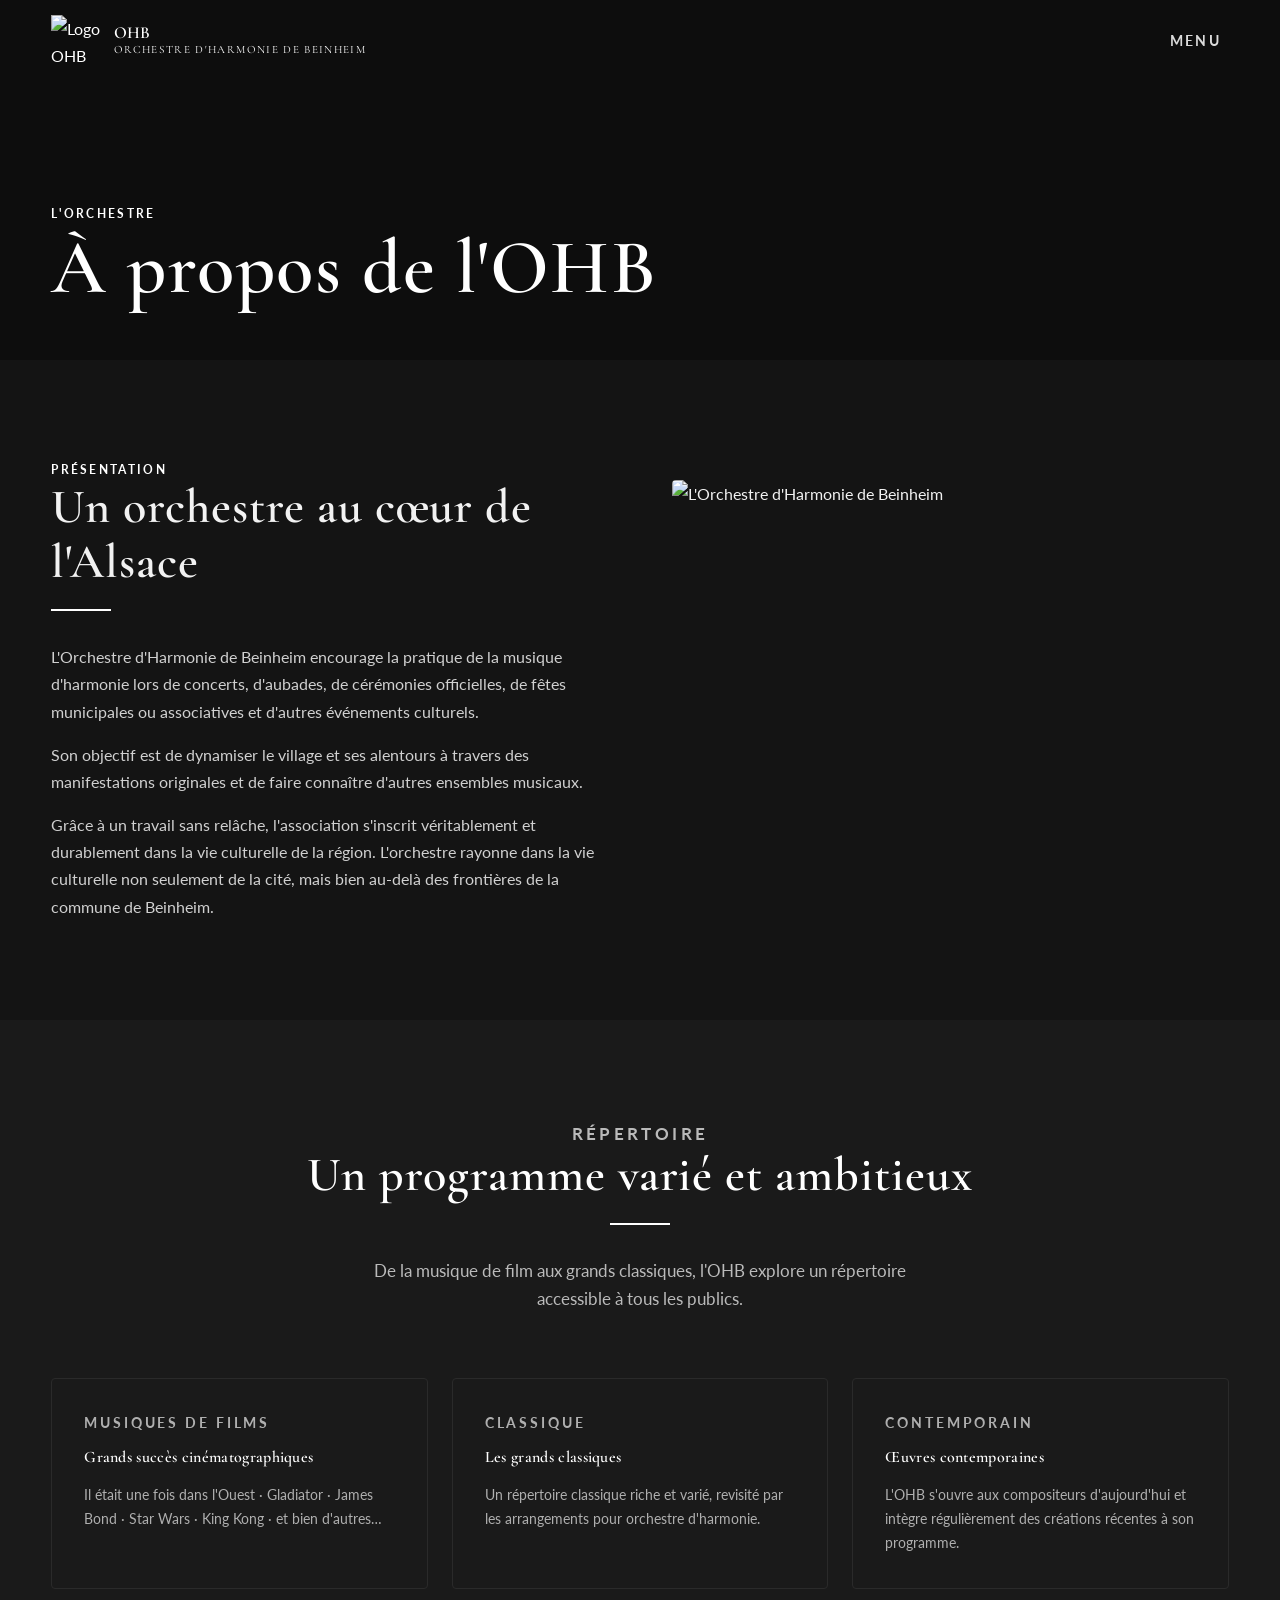
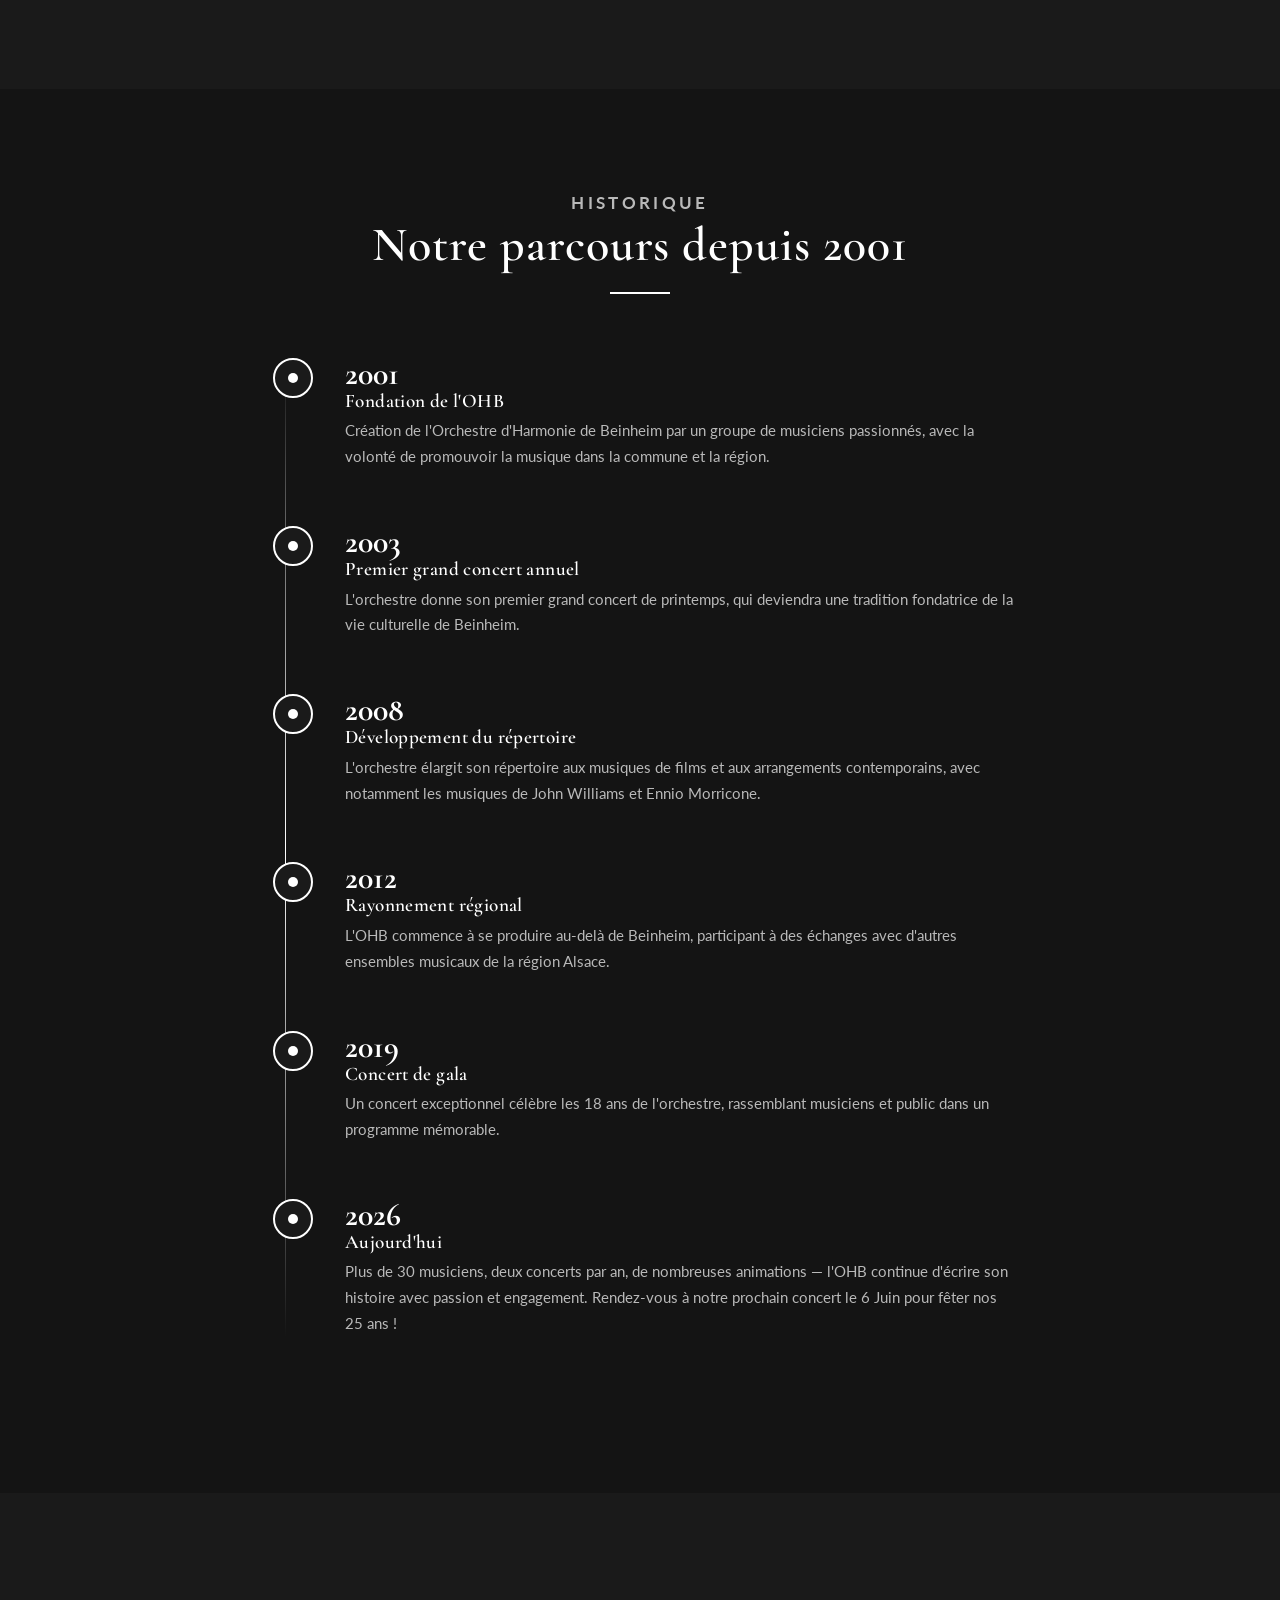
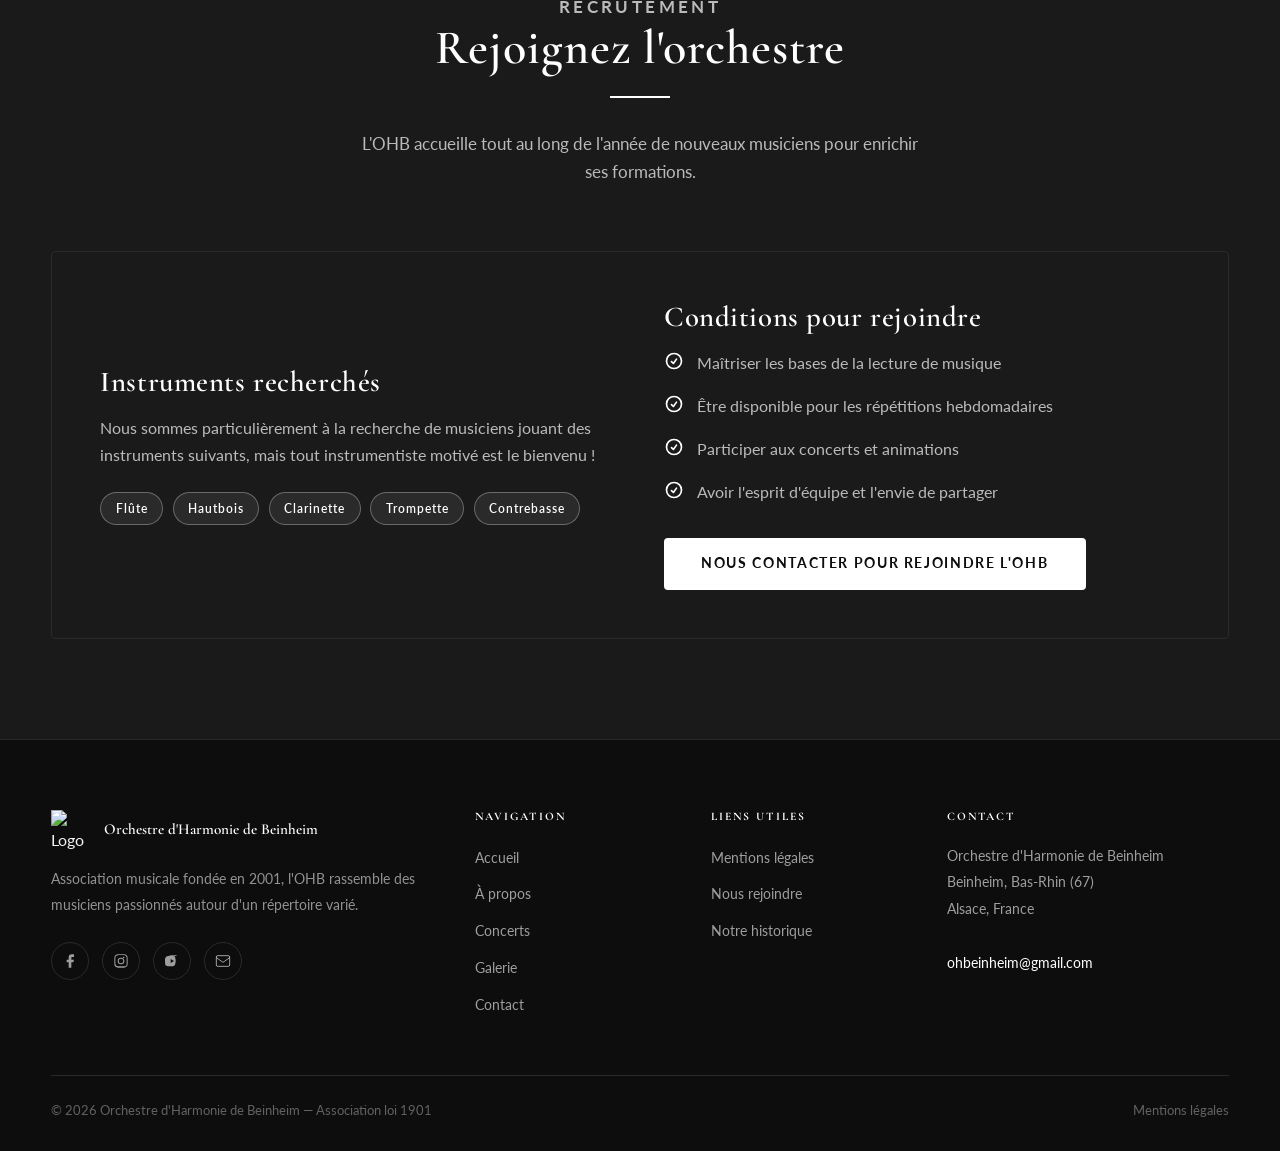
==== commit f85b5b13: "Adding partenaires" ====
--- a/html/a-propos.html
+++ b/html/a-propos.html
@@ -31,7 +31,7 @@
         <li><a href="contact.html">Contact</a></li>
       
       </ul>
-      <button class="nav__burger" id="navBurger" aria-label="Menu"><span></span><span></span><span></span></button>
+      <button class="nav__burger" id="navBurger" aria-label="Menu"></button>
     </div>
   </nav>
   <div class="nav__mobile" id="mobileMenu">
--- a/css/style.css
+++ b/css/style.css
@@ -169,47 +169,43 @@
   text-transform: uppercase;
 }
 
+/* Liens desktop — masqués, hamburger partout */
 .nav__links {
-  display: flex;
-  gap: 1.4rem;
-  list-style: none;
-}
-.nav__links a {
-  color: rgba(255,255,255,.85);
-  font-size: .72rem;
-  font-weight: 600;
-  letter-spacing: .08em;
-  text-transform: uppercase;
-  position: relative;
-  padding-bottom: 4px;
-}
-.nav__links a::after {
-  content: '';
-  position: absolute;
-  bottom: 0; left: 0;
-  width: 0;
-  height: 1px;
-  background: var(--gold);
-  transition: width var(--transition);
-}
-.nav__links a:hover,
-.nav__links a.active {
-  color: var(--gold);
-}
-.nav__links a:hover::after,
-.nav__links a.active::after {
-  width: 100%;
-}
-
-/* Burger */
+  display: none;
+}
+
+/* Burger — toujours visible */
 .nav__burger {
-  display: none;
-  flex-direction: column;
-  gap: 5px;
+  display: flex;
+  flex-direction: row;
+  align-items: center;
+  gap: 10px;
   cursor: pointer;
   padding: 8px;
   background: none;
   border: none;
+  z-index: 1001;
+  position: relative;
+}
+.nav__burger::after {
+  content: 'Menu';
+  font-family: var(--ff-body);
+  font-size: .9rem;
+  font-weight: 700;
+  letter-spacing: .15em;
+  text-transform: uppercase;
+  color: rgba(255,255,255,.85);
+  transition: color var(--transition);
+}
+.nav__burger:hover::after,
+.nav__burger.open::after {
+  color: var(--gold);
+}
+/* Les spans (les 3 traits) dans leur propre colonne */
+.nav__burger__lines {
+  display: flex;
+  flex-direction: column;
+  gap: 5px;
 }
 .nav__burger span {
   display: block;
@@ -222,27 +218,76 @@
 .nav__burger.open span:nth-child(2) { opacity: 0; }
 .nav__burger.open span:nth-child(3) { transform: rotate(-45deg) translate(5px,-5px); }
 
-/* Mobile menu */
+/* Menu plein écran */
 .nav__mobile {
   display: none;
   position: fixed;
-  top: var(--nav-h);
-  left: 0; right: 0;
+  top: 0;
+  left: 0; right: 0; bottom: 0;
   background: rgba(13,13,13,.98);
-  padding: 2rem;
-  border-top: 1px solid var(--dark-3);
+  backdrop-filter: blur(12px);
+  -webkit-backdrop-filter: blur(12px);
   z-index: 999;
-}
-.nav__mobile.open { display: block; }
-.nav__mobile ul { list-style: none; display: flex; flex-direction: column; gap: 1.2rem; }
+  padding: calc(var(--nav-h) + 2rem) 2rem 3rem;
+  overflow-y: auto;
+  flex-direction: column;
+  justify-content: center;
+  align-items: center;
+}
+.nav__mobile.open {
+  display: flex;
+}
+.nav__mobile ul {
+  list-style: none;
+  display: flex;
+  flex-direction: column;
+  gap: 0;
+  width: 100%;
+  max-width: 420px;
+  text-align: center;
+}
+.nav__mobile li {
+  border-bottom: 1px solid rgba(255,255,255,.06);
+}
+.nav__mobile li:first-child {
+  border-top: 1px solid rgba(255,255,255,.06);
+}
 .nav__mobile a {
-  color: var(--light);
-  font-size: 1.1rem;
+  display: block;
+  color: rgba(255,255,255,.75);
+  font-size: 1rem;
   font-weight: 600;
-  letter-spacing: .08em;
-  text-transform: uppercase;
-}
-.nav__mobile a:hover { color: var(--gold); }
+  letter-spacing: .1em;
+  text-transform: uppercase;
+  padding: 1.1rem 1rem;
+  transition: color var(--transition), background var(--transition), padding-left var(--transition);
+}
+.nav__mobile a:hover,
+.nav__mobile a.active {
+  color: var(--gold);
+  background: rgba(255,255,255,.03);
+  padding-left: 1.5rem;
+}
+
+/* Animation d'entrée des items */
+.nav__mobile.open li {
+  animation: slideInItem .3s ease both;
+}
+.nav__mobile.open li:nth-child(1)  { animation-delay: .05s; }
+.nav__mobile.open li:nth-child(2)  { animation-delay: .09s; }
+.nav__mobile.open li:nth-child(3)  { animation-delay: .13s; }
+.nav__mobile.open li:nth-child(4)  { animation-delay: .17s; }
+.nav__mobile.open li:nth-child(5)  { animation-delay: .21s; }
+.nav__mobile.open li:nth-child(6)  { animation-delay: .25s; }
+.nav__mobile.open li:nth-child(7)  { animation-delay: .29s; }
+.nav__mobile.open li:nth-child(8)  { animation-delay: .33s; }
+.nav__mobile.open li:nth-child(9)  { animation-delay: .37s; }
+.nav__mobile.open li:nth-child(10) { animation-delay: .41s; }
+
+@keyframes slideInItem {
+  from { opacity: 0; transform: translateY(14px); }
+  to   { opacity: 1; transform: translateY(0); }
+}
 
 /* ─── 5. HERO ────────────────────────────────────────────────── */
 .hero {
@@ -966,8 +1011,6 @@
 
 @media (max-width: 768px) {
   :root { --nav-h: 65px; }
-  .nav__links { display: none; }
-  .nav__burger { display: flex; }
 
   .section { padding: 70px 0; }
 
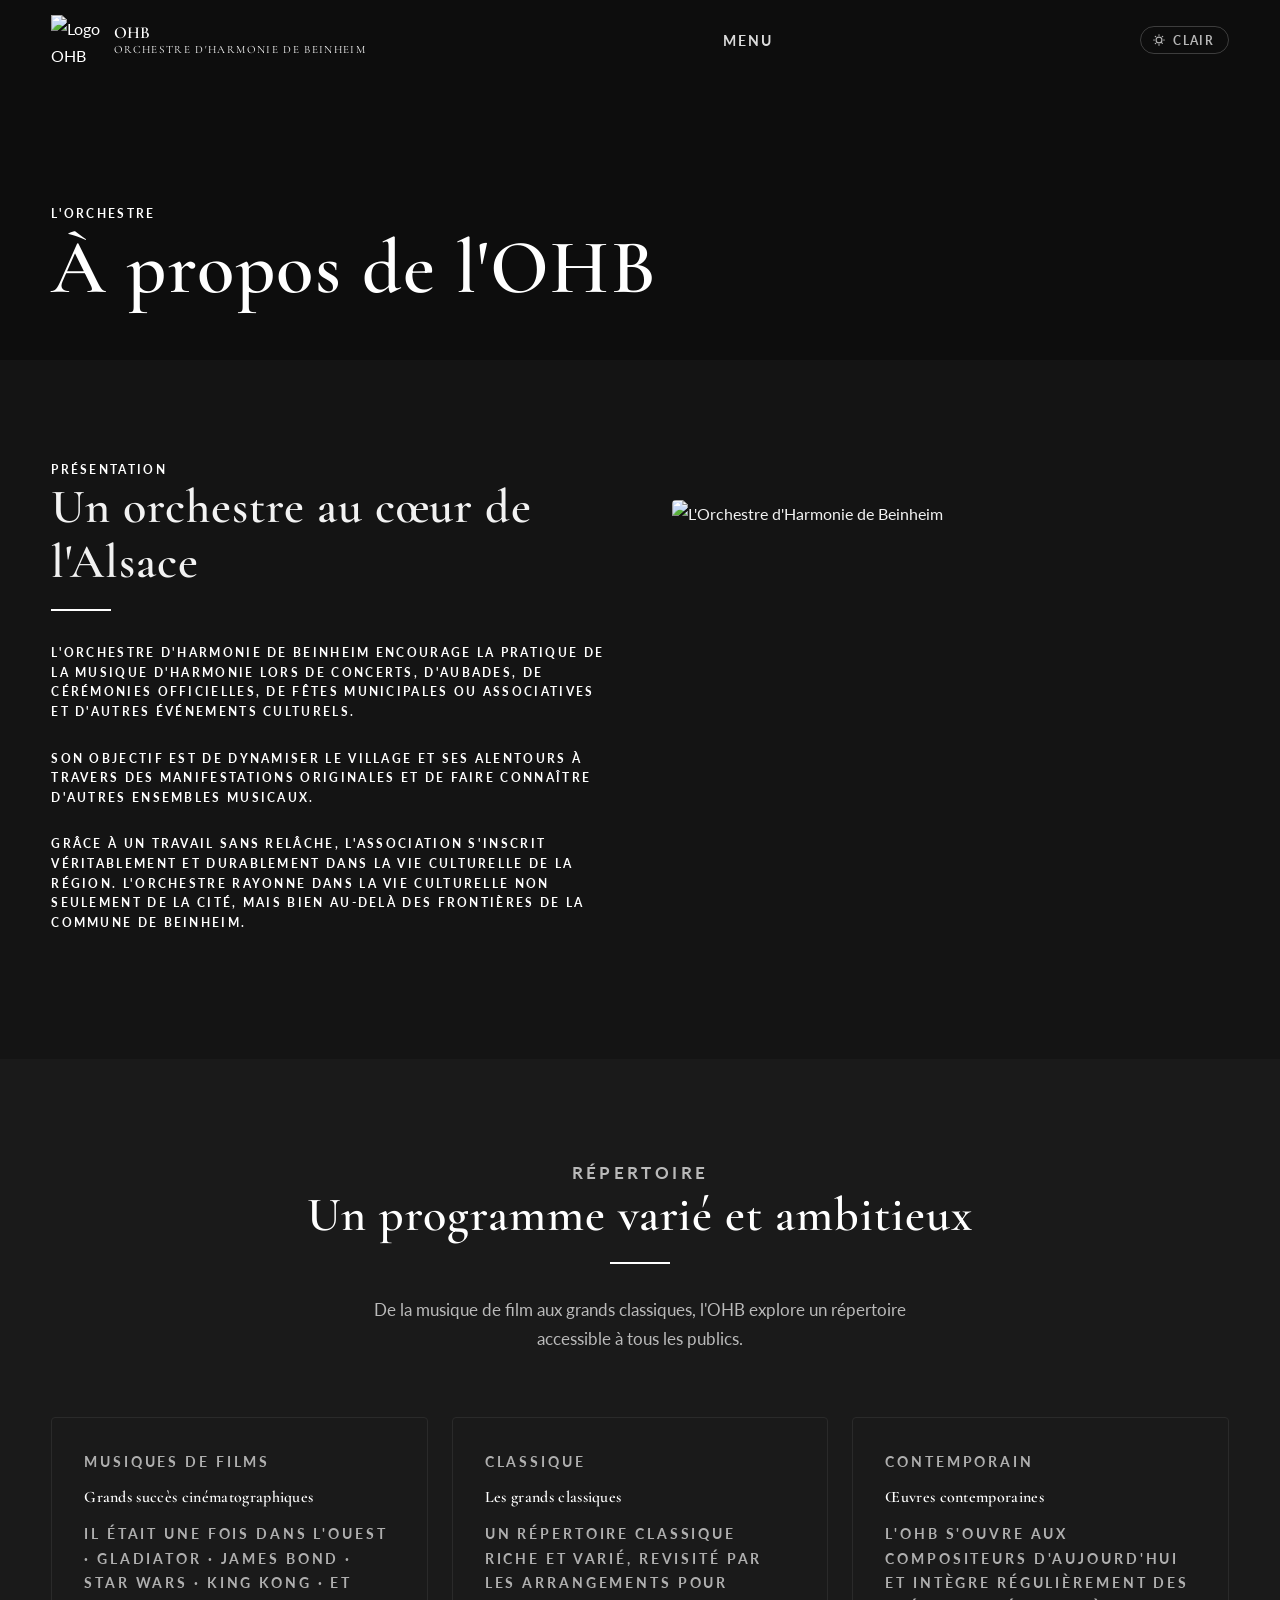
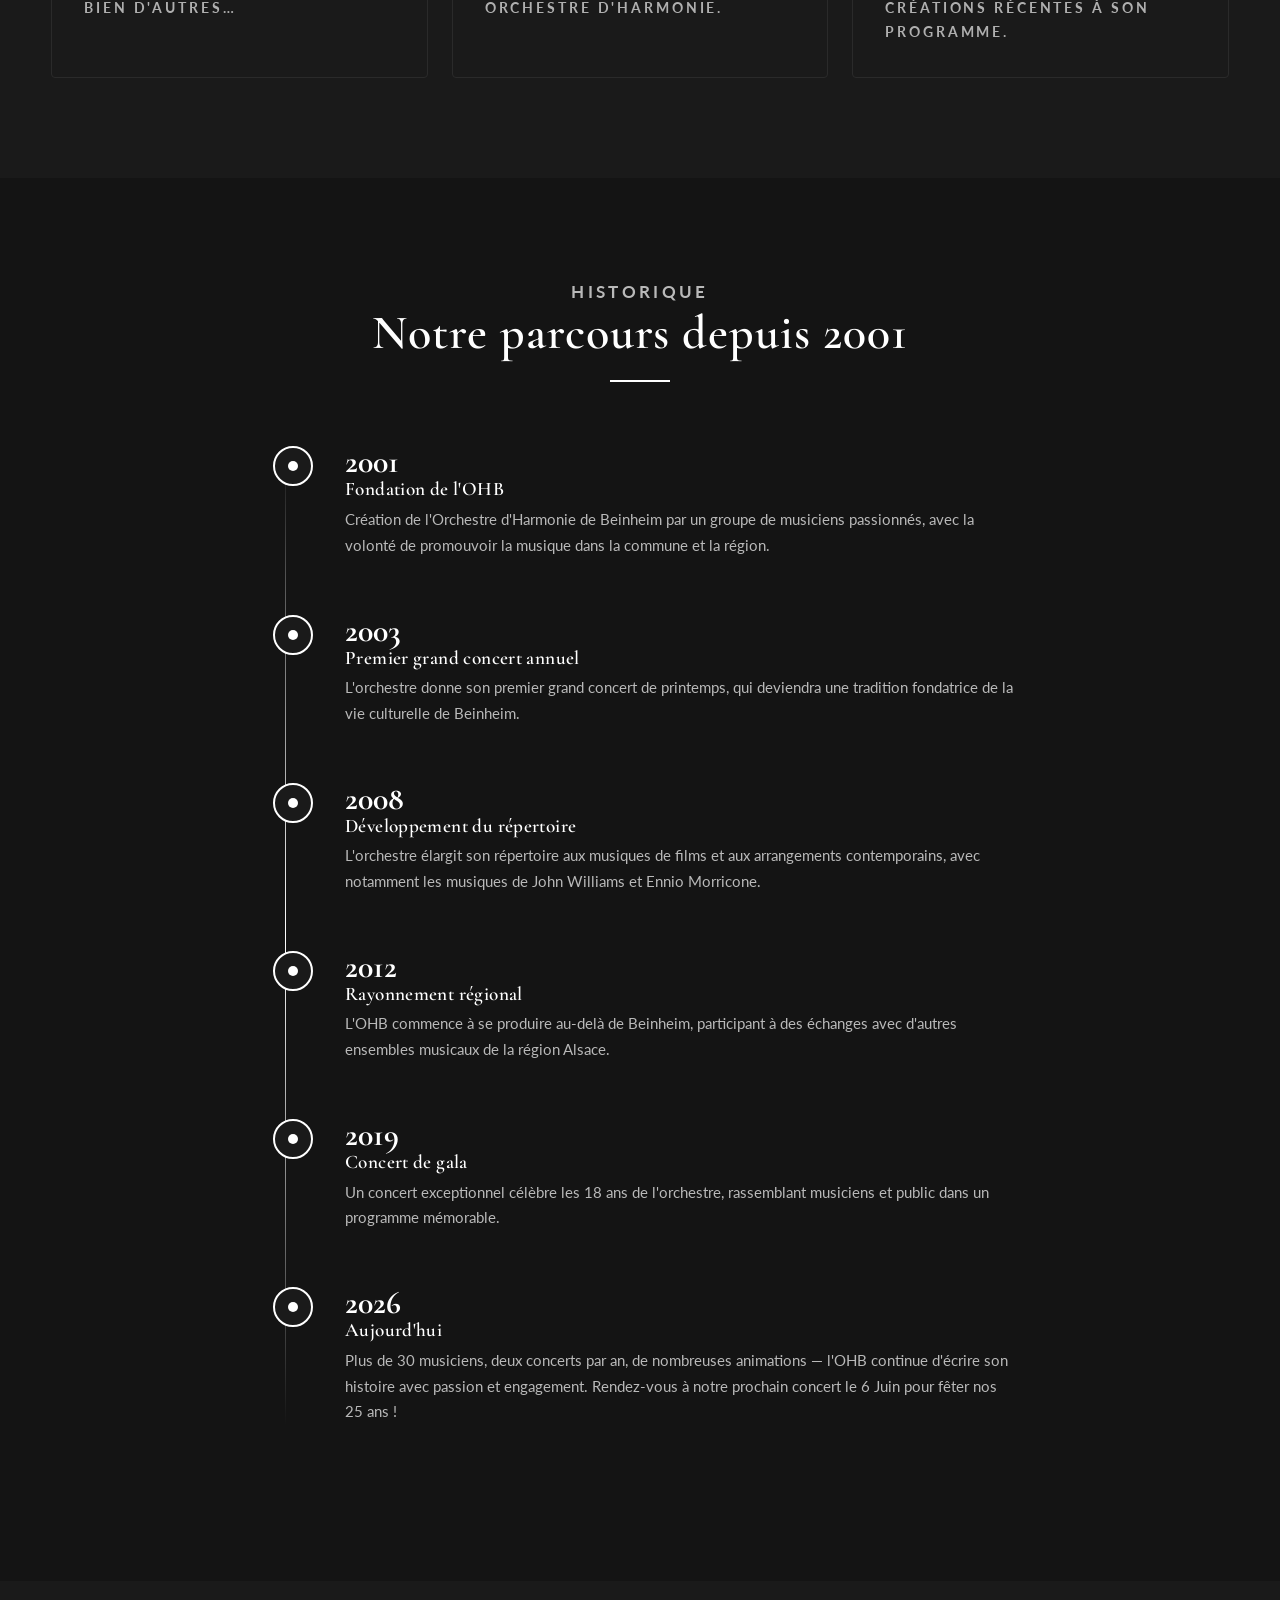
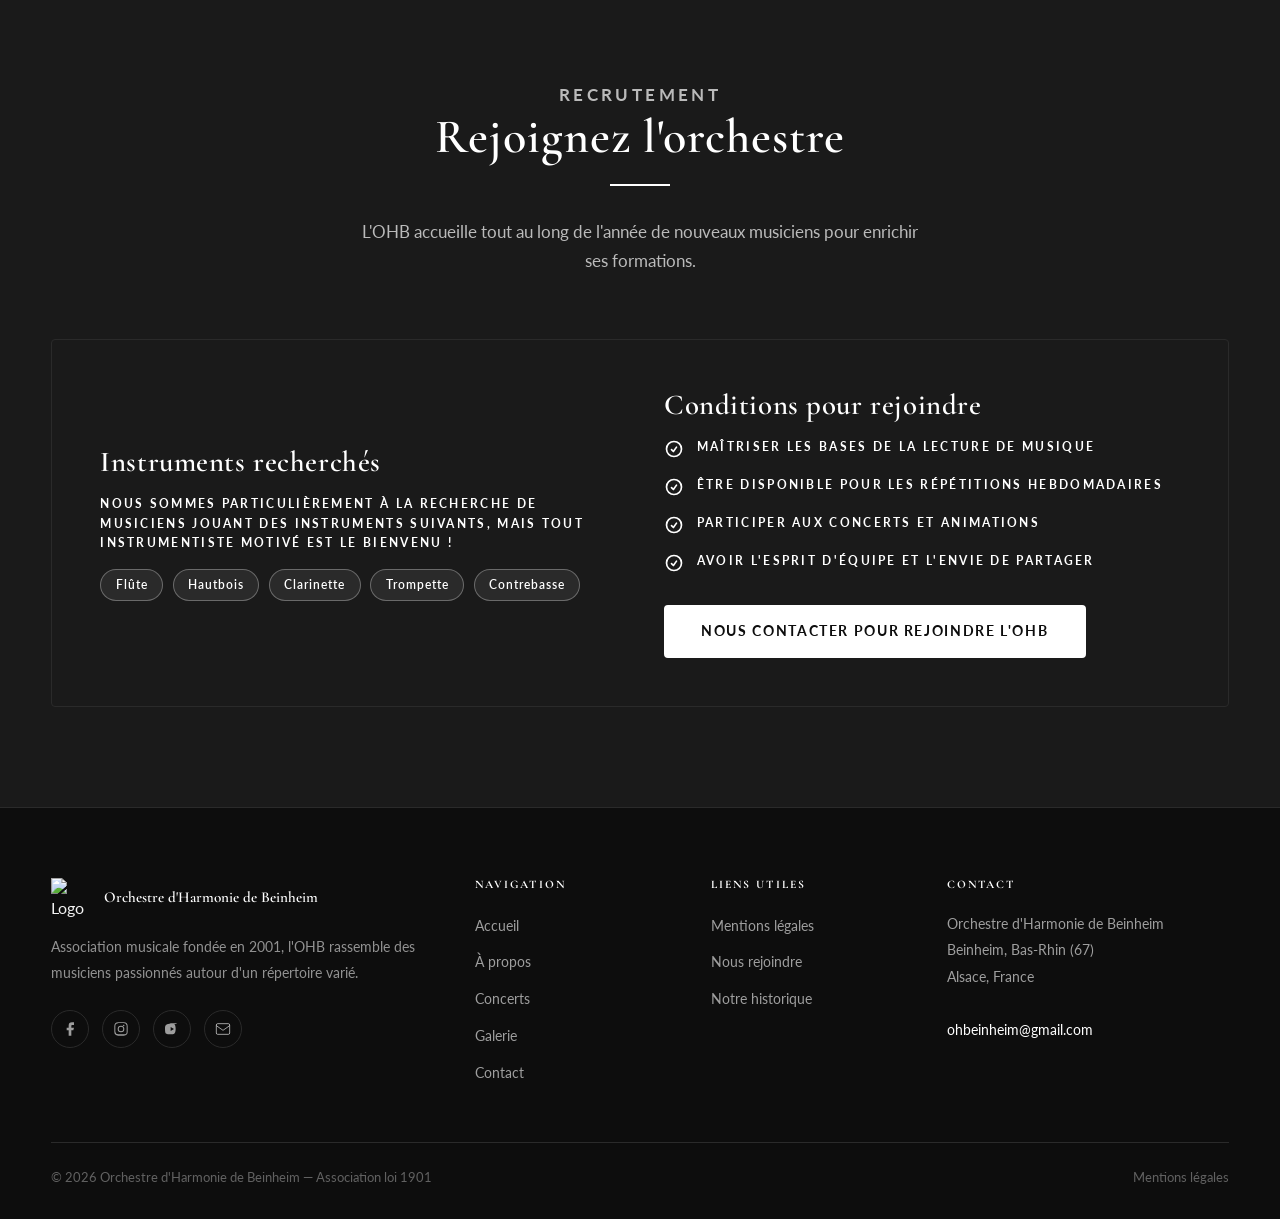
==== commit 60d4a874: "Toggle thème add light and dark theme" ====
--- a/html/a-propos.html
+++ b/html/a-propos.html
@@ -32,6 +32,10 @@
       
       </ul>
       <button class="nav__burger" id="navBurger" aria-label="Menu"></button>
+      <button class="theme-toggle" id="themeToggle" aria-label="Changer le thème"><svg id="themeIcon" xmlns="http://www.w3.org/2000/svg" width="14" height="14" fill="none" viewBox="0 0 24 24" 
+        stroke-width="2" stroke="currentColor"><path stroke-linecap="round" stroke-linejoin="round" d="M12 3v1m0 16v1m9-9h-1M4 12H3m15.364-6.364-.707.707M6.343 17.657l-.707.707M17.657 17.657l-.707-
+        .707M6.343 6.343l-.707-.707M12 7a5 5 0 100 10A5 5 0 0012 7z"/></svg><span id="themeLabel">Clair</span>
+      </button>
     </div>
   </nav>
   <div class="nav__mobile" id="mobileMenu">
@@ -69,9 +73,9 @@
           <p class="label">Présentation</p>
           <h2>Un orchestre au cœur de l'Alsace</h2>
           <div class="divider"></div>
-          <p style="color:rgba(255,255,255,.8);margin-bottom:1rem">L'Orchestre d'Harmonie de Beinheim encourage la pratique de la musique d'harmonie lors de concerts, d'aubades, de cérémonies officielles, de fêtes municipales ou associatives et d'autres événements culturels.</p>
-          <p style="color:rgba(255,255,255,.8);margin-bottom:1rem">Son objectif est de dynamiser le village et ses alentours à travers des manifestations originales et de faire connaître d'autres ensembles musicaux.</p>
-          <p style="color:rgba(255,255,255,.8)">Grâce à un travail sans relâche, l'association s'inscrit véritablement et durablement dans la vie culturelle de la région. L'orchestre rayonne dans la vie culturelle non seulement de la cité, mais bien au-delà des frontières de la commune de Beinheim.</p>
+          <p class="label">L'Orchestre d'Harmonie de Beinheim encourage la pratique de la musique d'harmonie lors de concerts, d'aubades, de cérémonies officielles, de fêtes municipales ou associatives et d'autres événements culturels.</p><br>
+          <p class="label">Son objectif est de dynamiser le village et ses alentours à travers des manifestations originales et de faire connaître d'autres ensembles musicaux.</p><br>
+          <p class="label">Grâce à un travail sans relâche, l'association s'inscrit véritablement et durablement dans la vie culturelle de la région. L'orchestre rayonne dans la vie culturelle non seulement de la cité, mais bien au-delà des frontières de la commune de Beinheim.</p><br>
         </div>
         <div style="position:relative;overflow:hidden;border-radius:4px;height:420px">
           <img src="https://static.wixstatic.com/media/7abdd3_7fcfd168cf1940e399616206022864a3~mv2.jpg/v1/fill/w_960,h_640,q_90,enc_avif,quality_auto/7abdd3_7fcfd168cf1940e399616206022864a3~mv2.jpg"
@@ -96,21 +100,21 @@
           <div class="concert-card__body" style="padding:2rem">
             <p class="label" style="margin-bottom:.8rem">Musiques de films</p>
             <h3 style="font-size:1rem;margin-bottom:1rem;color:var(--white)">Grands succès cinématographiques</h3>
-            <p style="color:rgba(255,255,255,.65);font-size:.9rem">Il était une fois dans l'Ouest · Gladiator · James Bond · Star Wars · King Kong · et bien d'autres…</p>
+            <p class="label">Il était une fois dans l'Ouest · Gladiator · James Bond · Star Wars · King Kong · et bien d'autres…</p>
           </div>
         </div>
         <div class="concert-card fade-up" style="cursor:default">
           <div class="concert-card__body" style="padding:2rem">
             <p class="label" style="margin-bottom:.8rem">Classique</p>
             <h3 style="font-size:1rem;margin-bottom:1rem;color:var(--white)">Les grands classiques</h3>
-            <p style="color:rgba(255,255,255,.65);font-size:.9rem">Un répertoire classique riche et varié, revisité par les arrangements pour orchestre d'harmonie.</p>
+            <p class="label">Un répertoire classique riche et varié, revisité par les arrangements pour orchestre d'harmonie.</p>
           </div>
         </div>
         <div class="concert-card fade-up" style="cursor:default">
           <div class="concert-card__body" style="padding:2rem">
             <p class="label" style="margin-bottom:.8rem">Contemporain</p>
             <h3 style="font-size:1rem;margin-bottom:1rem;color:var(--white)">Œuvres contemporaines</h3>
-            <p style="color:rgba(255,255,255,.65);font-size:.9rem">L'OHB s'ouvre aux compositeurs d'aujourd'hui et intègre régulièrement des créations récentes à son programme.</p>
+            <p class="label">L'OHB s'ouvre aux compositeurs d'aujourd'hui et intègre régulièrement des créations récentes à son programme.</p>
           </div>
         </div>
       </div>
@@ -202,7 +206,7 @@
       <div class="recrutement fade-up">
         <div>
           <h3 style="color:var(--white);margin-bottom:1rem">Instruments recherchés</h3>
-          <p style="color:rgba(255,255,255,.7);margin-bottom:1.5rem">Nous sommes particulièrement à la recherche de musiciens jouant des instruments suivants, mais tout instrumentiste motivé est le bienvenu !</p>
+          <p class="label">Nous sommes particulièrement à la recherche de musiciens jouant des instruments suivants, mais tout instrumentiste motivé est le bienvenu !</p>
           <div class="instruments-list">
             <span>Flûte</span>
             <span>Hautbois</span>
@@ -213,7 +217,7 @@
         </div>
         <div>
           <h3 style="color:var(--white);margin-bottom:1rem">Conditions pour rejoindre</h3>
-          <ul style="list-style:none;color:rgba(255,255,255,.7)">
+          <ul class="label">
             <li style="display:flex;gap:.8rem;margin-bottom:1rem">
               <svg xmlns="http://www.w3.org/2000/svg" width="20" height="20" fill="none" viewBox="0 0 24 24" stroke-width="2" stroke="var(--gold)" style="flex-shrink:0;margin-top:2px" aria-hidden="true"><path stroke-linecap="round" stroke-linejoin="round" d="M9 12.75L11.25 15 15 9.75M21 12a9 9 0 11-18 0 9 9 0 0118 0z"/></svg>
               Maîtriser les bases de la lecture de musique
--- a/css/style.css
+++ b/css/style.css
@@ -1030,4 +1030,217 @@
 @media (max-width: 480px) {
   .gallery-grid { grid-template-columns: 1fr 1fr; grid-auto-rows: 150px; }
   .stats__grid  { grid-template-columns: 1fr 1fr; }
+}
+
+/* ─── 22. THÈME CLAIR [data-theme="light"] ───────────────────── */
+[data-theme="light"] {
+  --gold:       #3A2A1A;
+  --gold-light: #5C4030;
+  --gold-pale:  #8A6A50;
+  --noir:       #FAF7F2;
+  --dark:       #F3EDE4;
+  --dark-2:     #EDE5D8;
+  --dark-3:     #D9CEBA;
+  --mid:        #9A8A78;
+  --light:      #2A1A0E;
+  --white:      #1A0E05;
+  --shadow-gold: 0 4px 30px rgba(58,42,26,.12);
+  --shadow-sm:   0 2px 12px rgba(58,42,26,.12);
+  --shadow-lg:   0 8px 40px rgba(58,42,26,.18);
+}
+
+[data-theme="light"] body {
+  background: var(--noir);
+  color: var(--light);
+}
+
+[data-theme="light"] .nav {
+  background: rgba(250,247,242,.92);
+  backdrop-filter: blur(10px);
+}
+[data-theme="light"] .nav.scrolled {
+  background: rgba(250,247,242,.98);
+  box-shadow: 0 2px 20px rgba(58,42,26,.1);
+  border-bottom: 1px solid var(--dark-3);
+}
+[data-theme="light"] .nav__logo-text { color: #1A0E05; }
+[data-theme="light"] .nav__logo img  { filter: invert(1) sepia(1) saturate(0) brightness(0.25); }
+[data-theme="light"] .nav__burger::after { color: rgba(42,26,14,.65); }
+[data-theme="light"] .nav__burger span  { background: var(--gold); }
+[data-theme="light"] .nav__mobile { background: rgba(250,247,242,.98); }
+[data-theme="light"] .nav__mobile li { border-bottom-color: var(--dark-3); }
+[data-theme="light"] .nav__mobile li:first-child { border-top-color: var(--dark-3); }
+[data-theme="light"] .nav__mobile a { color: rgba(42,26,14,.6); }
+[data-theme="light"] .nav__mobile a:hover,
+[data-theme="light"] .nav__mobile a.active { color: var(--gold); background: rgba(58,42,26,.04); }
+
+[data-theme="light"] .hero__bg   { filter: brightness(.55) sepia(.2); }
+[data-theme="light"] .hero__overlay { background: linear-gradient(135deg,rgba(250,247,242,.55) 0%,rgba(250,247,242,.1) 60%,rgba(58,42,26,.05) 100%); }
+[data-theme="light"] .hero h1    { color: #FAF7F2; }
+[data-theme="light"] .hero__sub  { color: rgba(250,247,242,.85); }
+[data-theme="light"] .hero__tag  { color: #FAF7F2; background: rgba(58,42,26,.75); }
+[data-theme="light"] .hero__tag::before { background: rgba(250,247,242,.7); }
+[data-theme="light"] .hero__scroll { color: rgba(250,247,242,.55); }
+[data-theme="light"] .hero__scroll svg { stroke: rgba(250,247,242,.7); }
+[data-theme="light"] .hero .btn  { border-color: rgba(250,247,242,.85); color: rgba(250,247,242,.85); }
+[data-theme="light"] .hero .btn:hover { background: rgba(250,247,242,.9); color: var(--gold); border-color: rgba(250,247,242,.9); }
+[data-theme="light"] .hero .btn--filled { background: rgba(250,247,242,.9); color: var(--gold); border-color: rgba(250,247,242,.9); }
+
+[data-theme="light"] .section-header p { color: rgba(42,26,14,.65); }
+[data-theme="light"] .about-strip__content { border-left: 1px solid var(--dark-3); }
+[data-theme="light"] .about-strip__content p { color: rgba(42,26,14,.7); }
+
+[data-theme="light"] .stats .stat__label { color: rgba(250,247,242,.75); }
+[data-theme="light"] .stats .stat__num   { color: var(--noir); }
+
+[data-theme="light"] .concert-card { background: var(--noir); box-shadow: var(--shadow-sm); }
+[data-theme="light"] .concert-card__body p { color: rgba(42,26,14,.65); }
+[data-theme="light"] .concert-full-card { background: var(--noir); box-shadow: var(--shadow-sm); }
+[data-theme="light"] .concert-full-card:hover { border-color: var(--gold-pale); }
+[data-theme="light"] .concert-full-card__body p { color: rgba(42,26,14,.65); }
+[data-theme="light"] .concert-badge--future { background: rgba(58,42,26,.08); color: var(--gold); border-color: var(--dark-3); }
+[data-theme="light"] .concert-badge--past   { background: rgba(58,42,26,.04); color: var(--gold-pale); border-color: var(--dark-3); }
+
+[data-theme="light"] .gallery-item__overlay { background: rgba(58,42,26,.35); }
+[data-theme="light"] .gallery-item__overlay svg { stroke: #FAF7F2; }
+
+[data-theme="light"] .lightbox { background: rgba(250,247,242,.96); }
+[data-theme="light"] .lightbox__close { border-color: var(--dark-3); color: var(--gold); }
+[data-theme="light"] .lightbox__prev,
+[data-theme="light"] .lightbox__next { background: rgba(58,42,26,.06); border-color: var(--dark-3); color: var(--gold); }
+[data-theme="light"] .lightbox__prev:hover,
+[data-theme="light"] .lightbox__next:hover { background: var(--gold); border-color: var(--gold); color: var(--noir); }
+
+[data-theme="light"] .timeline::before { background: linear-gradient(to bottom,transparent,var(--gold-pale),transparent); }
+[data-theme="light"] .timeline-dot { background: var(--dark-2); border-color: var(--gold-pale); }
+[data-theme="light"] .timeline-dot::before { background: var(--gold-pale); }
+[data-theme="light"] .timeline-year { color: var(--gold); }
+[data-theme="light"] .timeline-content p { color: rgba(42,26,14,.65); }
+
+[data-theme="light"] .recrutement { background: var(--noir); box-shadow: var(--shadow-sm); }
+[data-theme="light"] .instruments-list span { background: var(--dark-2); border-color: var(--dark-3); }
+
+[data-theme="light"] .form-group label { color: rgba(42,26,14,.55); }
+[data-theme="light"] .form-group input,
+[data-theme="light"] .form-group textarea,
+[data-theme="light"] .form-group select { background: var(--noir); border-color: var(--dark-3); color: var(--light); }
+[data-theme="light"] .form-group input:focus,
+[data-theme="light"] .form-group textarea:focus,
+[data-theme="light"] .form-group select:focus { border-color: var(--gold); box-shadow: 0 0 0 3px rgba(58,42,26,.1); }
+[data-theme="light"] .form-group .error { color: #c0392b; }
+[data-theme="light"] .form-success { background: rgba(58,42,26,.08); border-color: var(--gold-pale); color: var(--gold); }
+
+[data-theme="light"] .contact-info-item { color: rgba(42,26,14,.7); }
+[data-theme="light"] .contact-info-item svg { stroke: var(--gold-pale); }
+
+[data-theme="light"] .footer { background: var(--gold); border-top-color: rgba(250,247,242,.15); }
+[data-theme="light"] .footer__logo-text { color: var(--noir); }
+[data-theme="light"] .footer__logo img { filter: brightness(0) invert(1); }
+[data-theme="light"] .footer h4 { color: rgba(250,247,242,.55); }
+[data-theme="light"] .footer__brand p { color: rgba(250,247,242,.65); }
+[data-theme="light"] .footer ul li a { color: rgba(250,247,242,.75); }
+[data-theme="light"] .footer ul li a:hover { color: var(--noir); }
+[data-theme="light"] .footer__address p { color: rgba(250,247,242,.75); }
+[data-theme="light"] .footer__address a { color: rgba(250,247,242,.75); }
+[data-theme="light"] .footer__address a:hover { color: var(--noir); }
+[data-theme="light"] .footer__social-link { border-color: rgba(250,247,242,.25); color: rgba(250,247,242,.7); }
+[data-theme="light"] .footer__social-link:hover { border-color: var(--noir); color: var(--noir); }
+[data-theme="light"] .footer__bottom { border-top-color: rgba(250,247,242,.15); color: rgba(250,247,242,.4); }
+[data-theme="light"] .footer__bottom a { color: rgba(250,247,242,.4); }
+[data-theme="light"] .footer__bottom a:hover { color: var(--noir); }
+
+[data-theme="light"] .page-hero__bg { filter: brightness(.45) sepia(.15); }
+[data-theme="light"] .page-hero__overlay { background: linear-gradient(to top,rgba(58,42,26,.75) 0%,transparent 60%); }
+[data-theme="light"] .page-hero h1 { color: #FAF7F2; }
+[data-theme="light"] .page-hero .label { color: rgba(250,247,242,.7); }
+
+[data-theme="light"] .tab-btn { color: rgba(42,26,14,.45); }
+[data-theme="light"] .tab-btn.active { color: var(--gold); }
+[data-theme="light"] .filter-btn { border-color: var(--dark-3); color: rgba(42,26,14,.55); }
+[data-theme="light"] .filter-btn:hover,
+[data-theme="light"] .filter-btn.active { border-color: var(--gold); color: var(--gold); background: rgba(58,42,26,.06); }
+
+[data-theme="light"] .legal-content p { color: rgba(42,26,14,.7); }
+[data-theme="light"] .legal-content a { color: var(--gold); }
+
+/* Pages spécifiques */
+[data-theme="light"] .partenaire-card    { background: var(--noir); box-shadow: var(--shadow-sm); }
+[data-theme="light"] .partenaire-card:hover { border-color: var(--gold-pale); }
+[data-theme="light"] .partenaire-card__desc { color: rgba(42,26,14,.55); }
+[data-theme="light"] .partenaire-card__logo--placeholder { background: var(--dark-2); color: rgba(42,26,14,.35); }
+[data-theme="light"] .partenariat-cta   { background: var(--noir); border-color: var(--dark-3); }
+[data-theme="light"] .benevole-card     { background: var(--noir); box-shadow: var(--shadow-sm); }
+[data-theme="light"] .benevole-card:hover { border-color: var(--gold-pale); }
+[data-theme="light"] .benevole-card__text { color: rgba(42,26,14,.5); }
+[data-theme="light"] .benevole-card__photo--placeholder { background: var(--dark-2); }
+[data-theme="light"] .merci-section     { border-top-color: var(--dark-3); }
+[data-theme="light"] .merci-section p   { color: rgba(42,26,14,.55); }
+[data-theme="light"] .benevoles-intro blockquote { background: var(--dark-2); border-left-color: var(--gold-pale); }
+[data-theme="light"] .presse-block      { background: var(--noir); border-color: var(--dark-3); box-shadow: var(--shadow-sm); }
+[data-theme="light"] .presse-block h3   { border-bottom-color: var(--dark-3); }
+[data-theme="light"] .presse-block p    { color: rgba(42,26,14,.55); }
+[data-theme="light"] .download-btn      { background: var(--dark-2); border-color: var(--dark-3); color: var(--gold); }
+[data-theme="light"] .download-btn:hover { border-color: var(--gold); background: rgba(58,42,26,.06); }
+[data-theme="light"] .download-btn__meta { color: rgba(42,26,14,.4); }
+[data-theme="light"] .download-btn__icon { background: var(--dark-3); }
+[data-theme="light"] .contact-presse    { background: var(--noir); border-color: var(--dark-3); }
+[data-theme="light"] .contact-presse p  { color: rgba(42,26,14,.55); }
+[data-theme="light"] .oae-tab-btn       { color: rgba(42,26,14,.45); }
+[data-theme="light"] .oae-tab-btn.active { color: var(--gold); }
+[data-theme="light"] .oae-tab-btn::after { background: var(--gold); }
+[data-theme="light"] .oae-hero-block__text p { color: rgba(42,26,14,.65); }
+[data-theme="light"] .info-item         { background: var(--noir); border-color: var(--dark-3); }
+[data-theme="light"] .partenaires-tab-btn { color: rgba(42,26,14,.45); }
+[data-theme="light"] .partenaires-tab-btn.active { color: var(--gold); }
+[data-theme="light"] .partenaires-tab-btn::after { background: var(--gold); }
+[data-theme="light"] .partenaires-tabs  { border-bottom-color: var(--dark-3); }
+[data-theme="light"] .concerts-tabs     { border-bottom-color: var(--dark-3); }
+[data-theme="light"] .oae-tabs          { border-bottom-color: var(--dark-3); }
+
+/* Bouton thème — commun aux deux thèmes */
+.theme-toggle {
+  display: flex;
+  align-items: center;
+  gap: 7px;
+  cursor: pointer;
+  background: none;
+  border: 1px solid rgba(255,255,255,.2);
+  border-radius: 20px;
+  padding: .38rem .85rem .38rem .7rem;
+  font-family: var(--ff-body);
+  font-size: .72rem;
+  font-weight: 700;
+  letter-spacing: .12em;
+  text-transform: uppercase;
+  color: rgba(255,255,255,.7);
+  transition: all var(--transition);
+  margin-left: .6rem;
+  white-space: nowrap;
+}
+.theme-toggle:hover {
+  border-color: rgba(255,255,255,.5);
+  color: #fff;
+  background: rgba(255,255,255,.06);
+}
+.theme-toggle svg {
+  flex-shrink: 0;
+  transition: transform .5s ease;
+}
+.theme-toggle:hover svg { transform: rotate(20deg); }
+
+[data-theme="light"] .theme-toggle {
+  border-color: rgba(58,42,26,.25);
+  color: rgba(42,26,14,.65);
+}
+[data-theme="light"] .theme-toggle:hover {
+  border-color: var(--gold);
+  color: var(--gold);
+  background: rgba(58,42,26,.05);
+}
+
+/* Transition douce lors du changement */
+body, .nav, .nav__mobile, .footer, .concert-card, .concert-full-card,
+.gallery-item__overlay, .lightbox, .recrutement, .partenaire-card,
+.benevole-card, .presse-block, .contact-presse, .info-item {
+  transition: background-color .4s ease, border-color .4s ease, color .3s ease, box-shadow .4s ease;
 }
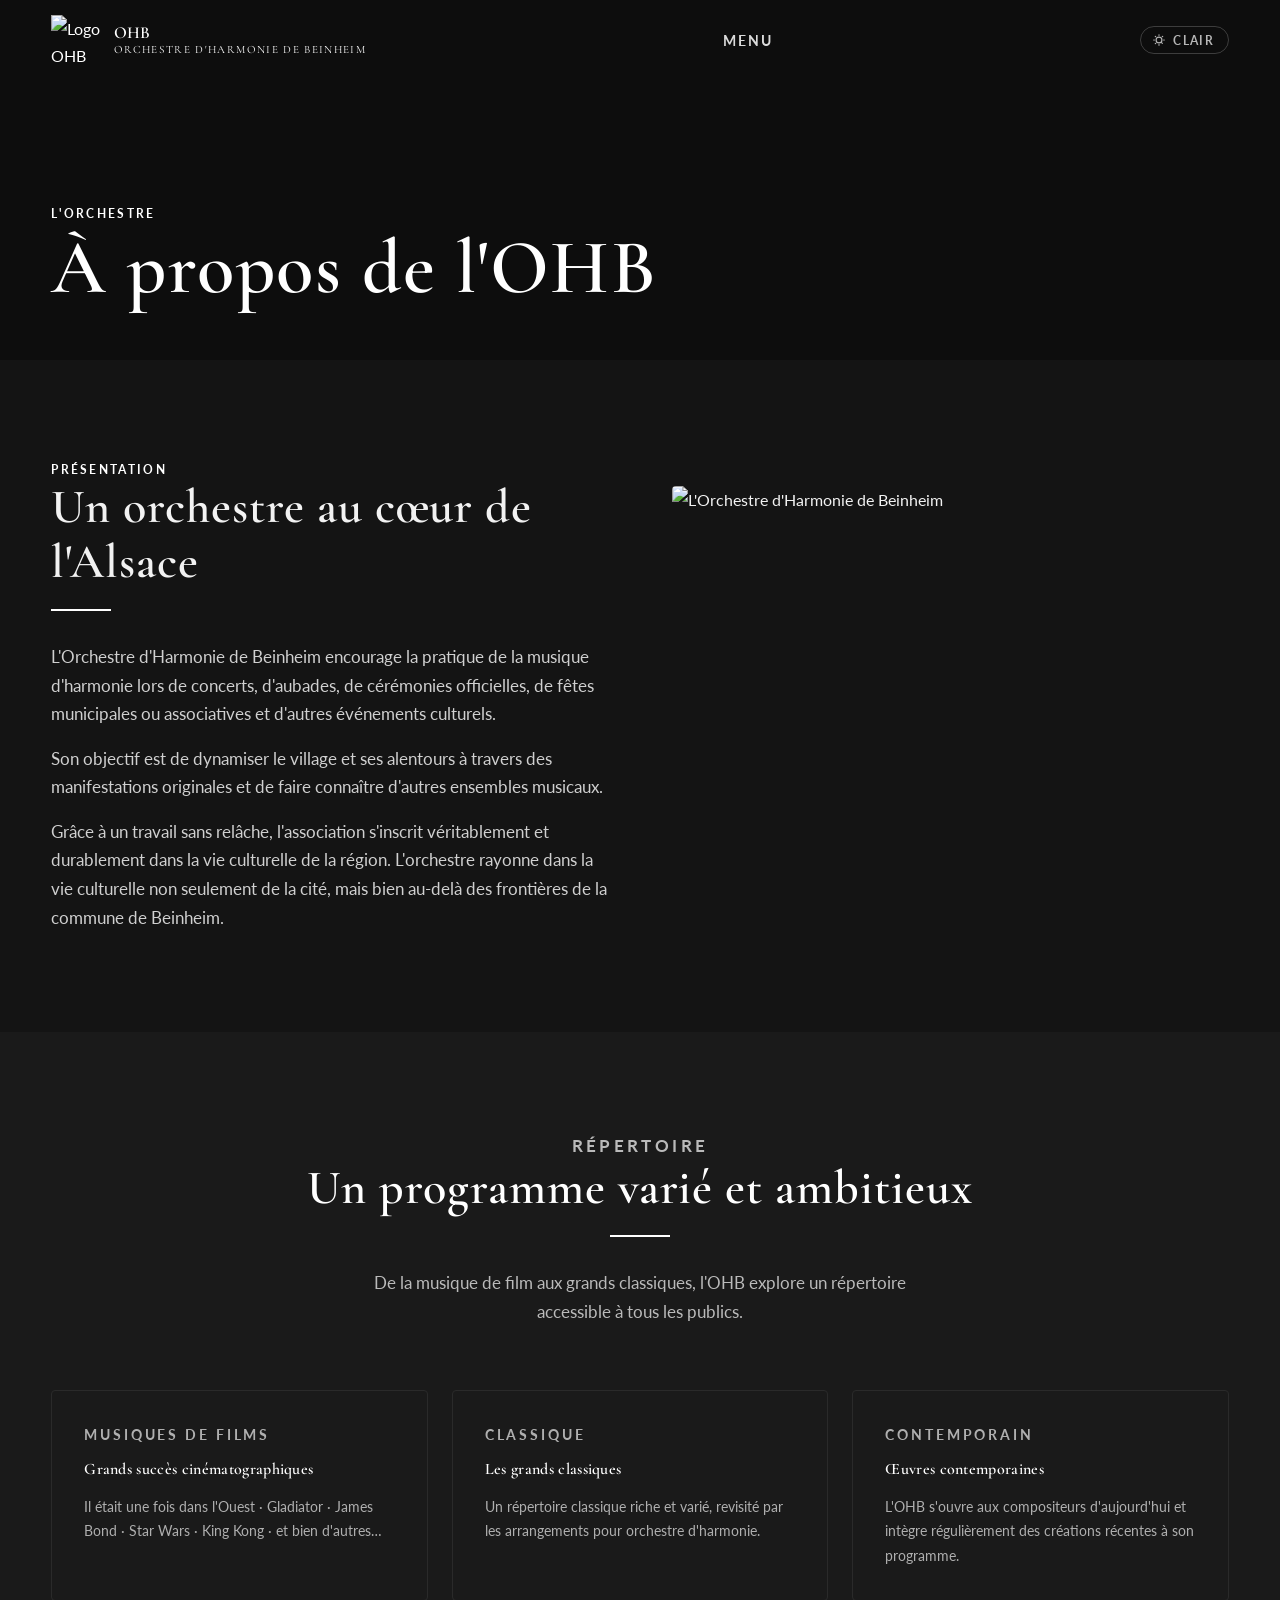
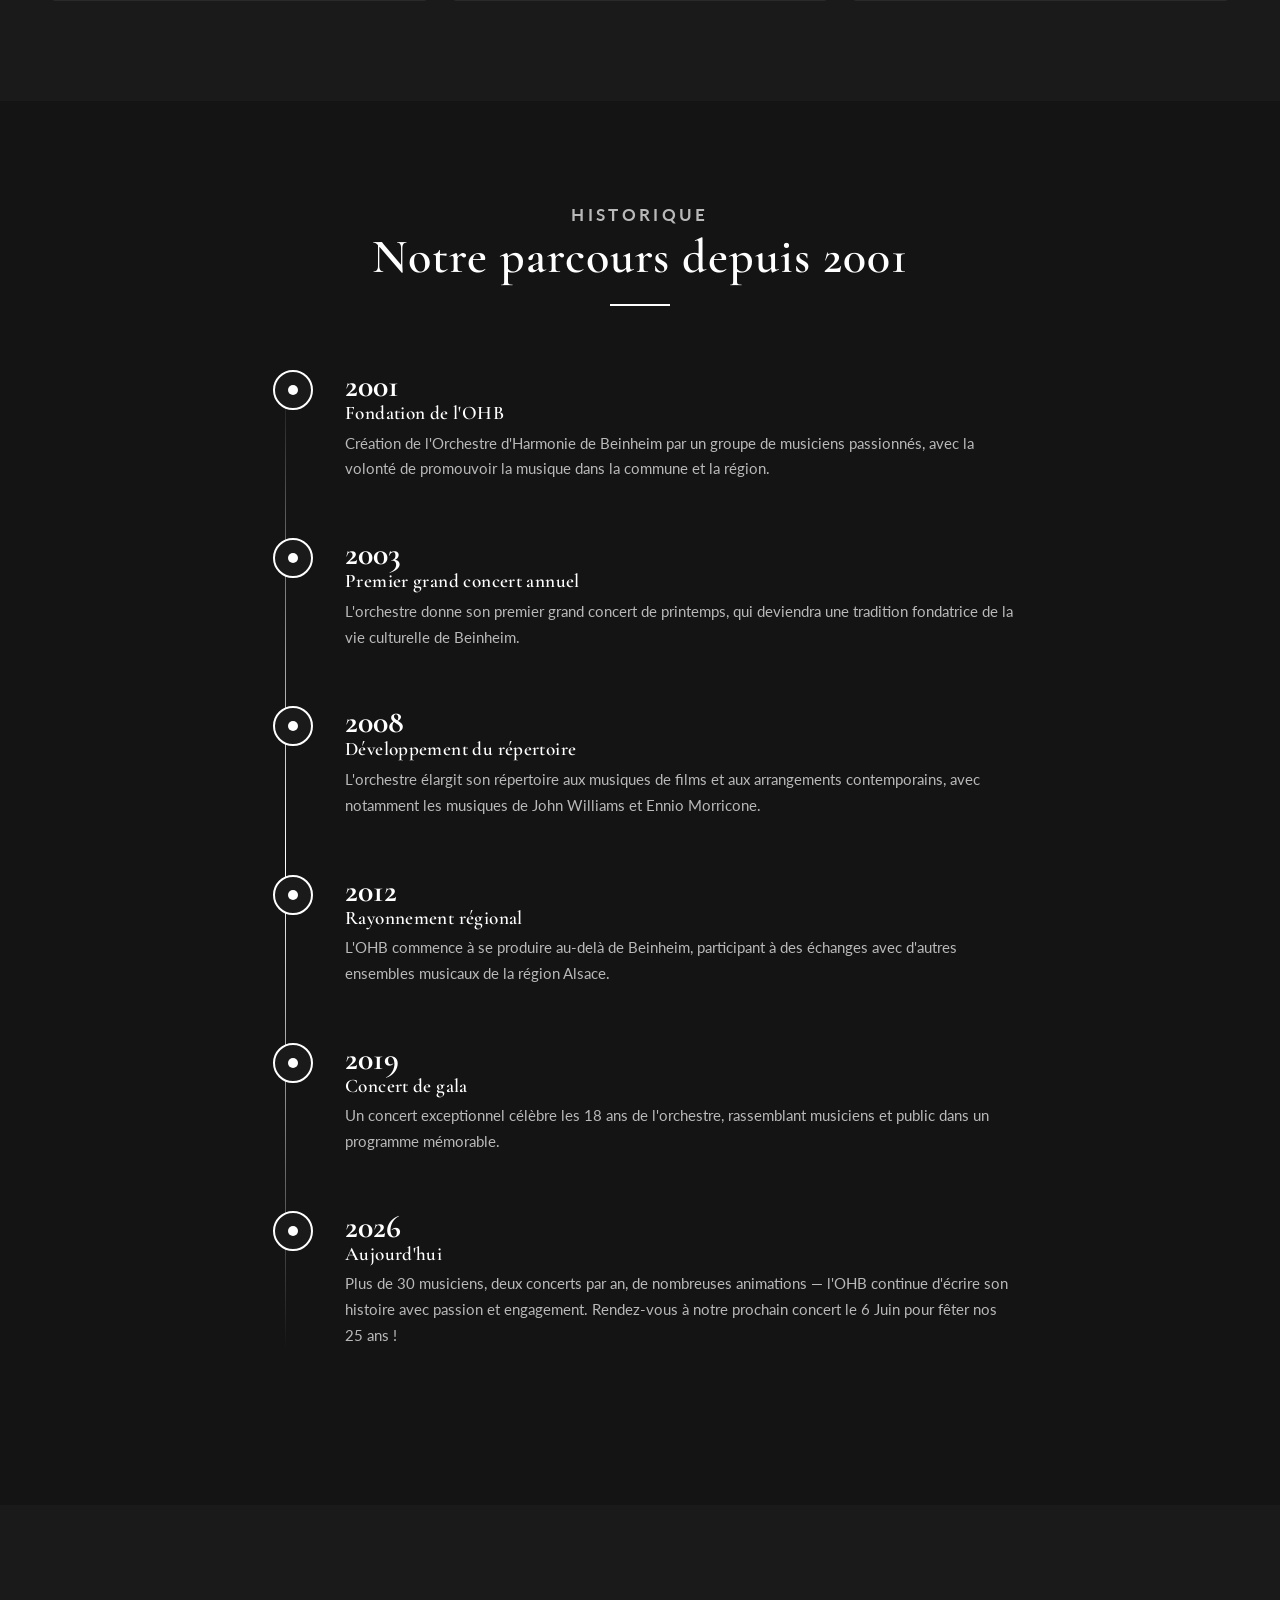
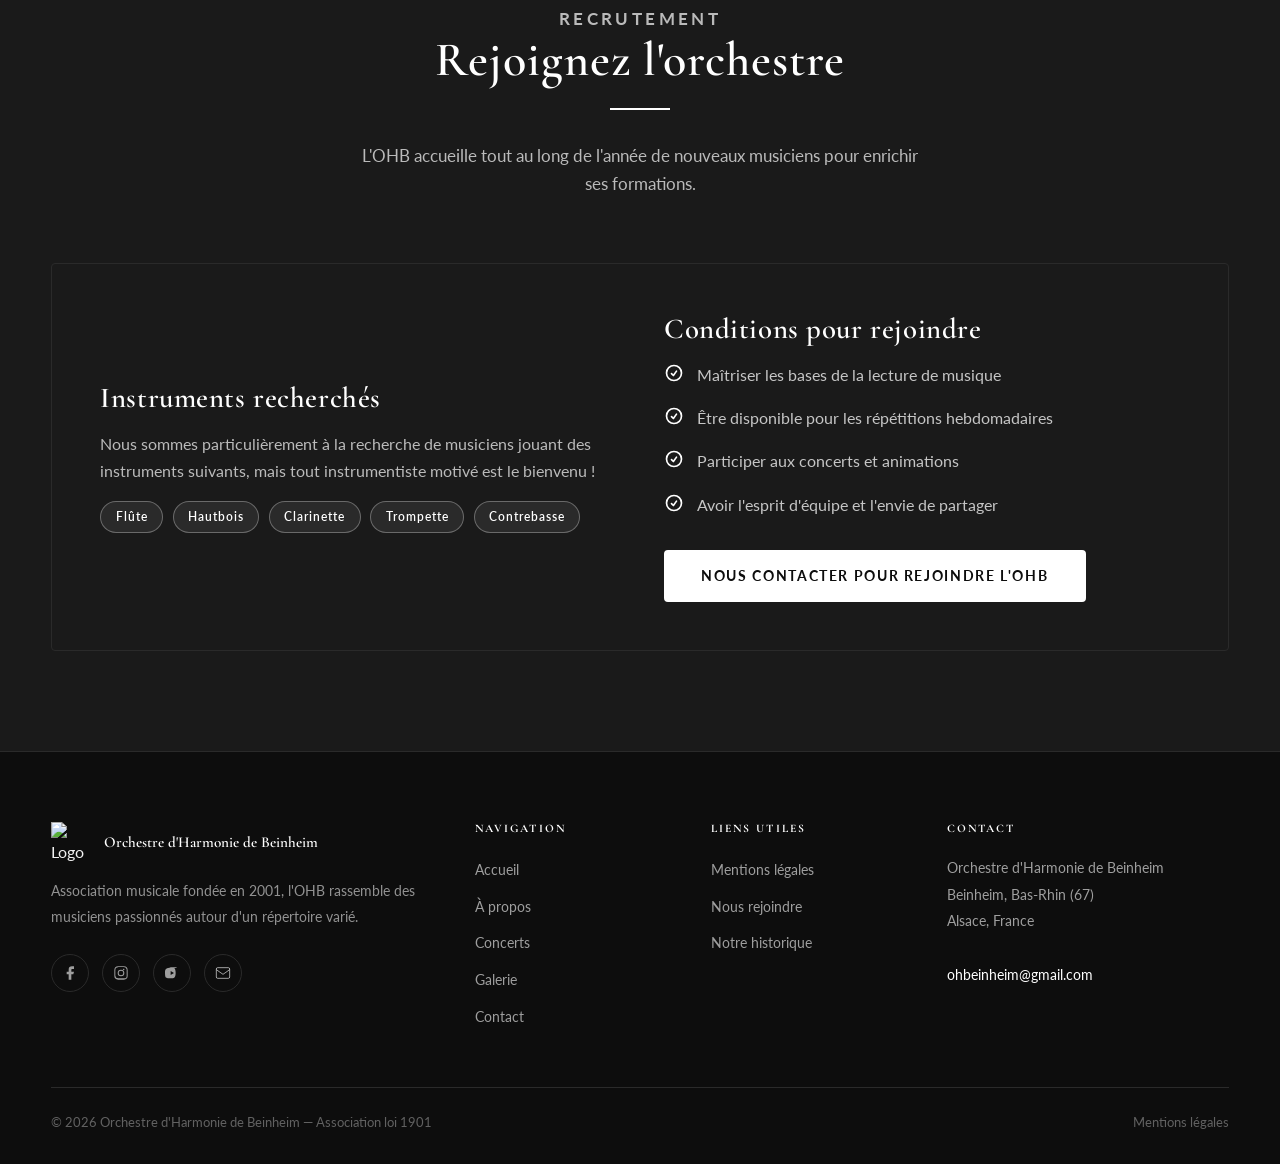
==== commit c1db5770: "Test mobile" ====
--- a/html/a-propos.html
+++ b/html/a-propos.html
@@ -19,7 +19,6 @@
         <div class="nav__logo-text">OHB<span>Orchestre d'Harmonie de Beinheim</span></div>
       </a>
       <ul class="nav__links">
-        
         <li><a href="index.html">Accueil</a></li>
         <li><a href="a-propos.html">À propos</a></li>
         <li><a href="concerts.html">Concerts</a></li>
@@ -29,18 +28,15 @@
         <li><a href="partenaires.html">Partenaires</a></li>
         <li><a href="dossier-presse.html">Dossier de presse</a></li>
         <li><a href="contact.html">Contact</a></li>
-      
       </ul>
       <button class="nav__burger" id="navBurger" aria-label="Menu"></button>
-      <button class="theme-toggle" id="themeToggle" aria-label="Changer le thème"><svg id="themeIcon" xmlns="http://www.w3.org/2000/svg" width="14" height="14" fill="none" viewBox="0 0 24 24" 
-        stroke-width="2" stroke="currentColor"><path stroke-linecap="round" stroke-linejoin="round" d="M12 3v1m0 16v1m9-9h-1M4 12H3m15.364-6.364-.707.707M6.343 17.657l-.707.707M17.657 17.657l-.707-
-        .707M6.343 6.343l-.707-.707M12 7a5 5 0 100 10A5 5 0 0012 7z"/></svg><span id="themeLabel">Clair</span>
+      <button class="theme-toggle" id="themeToggle" aria-label="Changer le thème"><svg id="themeIcon" xmlns="http://www.w3.org/2000/svg" width="14" height="14" fill="none" viewBox="0 0 24 24"
+        stroke-width="2" stroke="currentColor"><path stroke-linecap="round" stroke-linejoin="round" d="M12 3v1m0 16v1m9-9h-1M4 12H3m15.364-6.364-.707.707M6.343 17.657l-.707.707M17.657 17.657l-.707-.707M6.343 6.343l-.707-.707M12 7a5 5 0 100 10A5 5 0 0012 7z"/></svg><span id="themeLabel">Clair</span>
       </button>
     </div>
   </nav>
   <div class="nav__mobile" id="mobileMenu">
     <ul>
-      
       <li><a href="index.html">Accueil</a></li>
       <li><a href="a-propos.html">À propos</a></li>
       <li><a href="concerts.html">Concerts</a></li>
@@ -51,7 +47,6 @@
       <li><a href="dossier-presse.html">Dossier de presse</a></li>
       <li><a href="contact.html">Contact</a></li>
       <li><a href="mentions-legales.html">Mentions légales</a></li>
-    
     </ul>
   </div>
 
@@ -68,14 +63,14 @@
   <!-- PRÉSENTATION -->
   <section class="section section--dark">
     <div class="container">
-      <div style="display:grid;grid-template-columns:1fr 1fr;gap:4rem;align-items:center" class="fade-up">
+      <div class="grid-2col fade-up">
         <div>
           <p class="label">Présentation</p>
           <h2>Un orchestre au cœur de l'Alsace</h2>
           <div class="divider"></div>
-          <p class="label">L'Orchestre d'Harmonie de Beinheim encourage la pratique de la musique d'harmonie lors de concerts, d'aubades, de cérémonies officielles, de fêtes municipales ou associatives et d'autres événements culturels.</p><br>
-          <p class="label">Son objectif est de dynamiser le village et ses alentours à travers des manifestations originales et de faire connaître d'autres ensembles musicaux.</p><br>
-          <p class="label">Grâce à un travail sans relâche, l'association s'inscrit véritablement et durablement dans la vie culturelle de la région. L'orchestre rayonne dans la vie culturelle non seulement de la cité, mais bien au-delà des frontières de la commune de Beinheim.</p><br>
+          <p style="color:rgba(var(--txt-rgb),.8);margin-bottom:1rem;font-size:1.05rem">L'Orchestre d'Harmonie de Beinheim encourage la pratique de la musique d'harmonie lors de concerts, d'aubades, de cérémonies officielles, de fêtes municipales ou associatives et d'autres événements culturels.</p>
+          <p style="color:rgba(var(--txt-rgb),.8);margin-bottom:1rem;font-size:1.05rem">Son objectif est de dynamiser le village et ses alentours à travers des manifestations originales et de faire connaître d'autres ensembles musicaux.</p>
+          <p style="color:rgba(var(--txt-rgb),.8);font-size:1.05rem">Grâce à un travail sans relâche, l'association s'inscrit véritablement et durablement dans la vie culturelle de la région. L'orchestre rayonne dans la vie culturelle non seulement de la cité, mais bien au-delà des frontières de la commune de Beinheim.</p>
         </div>
         <div style="position:relative;overflow:hidden;border-radius:4px;height:420px">
           <img src="https://static.wixstatic.com/media/7abdd3_7fcfd168cf1940e399616206022864a3~mv2.jpg/v1/fill/w_960,h_640,q_90,enc_avif,quality_auto/7abdd3_7fcfd168cf1940e399616206022864a3~mv2.jpg"
@@ -95,26 +90,26 @@
         <div class="divider divider--center"></div>
         <p>De la musique de film aux grands classiques, l'OHB explore un répertoire accessible à tous les publics.</p>
       </div>
-      <div style="display:grid;grid-template-columns:repeat(3,1fr);gap:1.5rem">
+      <div class="grid-3col">
         <div class="concert-card fade-up" style="cursor:default">
           <div class="concert-card__body" style="padding:2rem">
             <p class="label" style="margin-bottom:.8rem">Musiques de films</p>
             <h3 style="font-size:1rem;margin-bottom:1rem;color:var(--white)">Grands succès cinématographiques</h3>
-            <p class="label">Il était une fois dans l'Ouest · Gladiator · James Bond · Star Wars · King Kong · et bien d'autres…</p>
+            <p style="color:rgba(var(--txt-rgb),.65);font-size:.9rem">Il était une fois dans l'Ouest · Gladiator · James Bond · Star Wars · King Kong · et bien d'autres…</p>
           </div>
         </div>
         <div class="concert-card fade-up" style="cursor:default">
           <div class="concert-card__body" style="padding:2rem">
             <p class="label" style="margin-bottom:.8rem">Classique</p>
             <h3 style="font-size:1rem;margin-bottom:1rem;color:var(--white)">Les grands classiques</h3>
-            <p class="label">Un répertoire classique riche et varié, revisité par les arrangements pour orchestre d'harmonie.</p>
+            <p style="color:rgba(var(--txt-rgb),.65);font-size:.9rem">Un répertoire classique riche et varié, revisité par les arrangements pour orchestre d'harmonie.</p>
           </div>
         </div>
         <div class="concert-card fade-up" style="cursor:default">
           <div class="concert-card__body" style="padding:2rem">
             <p class="label" style="margin-bottom:.8rem">Contemporain</p>
             <h3 style="font-size:1rem;margin-bottom:1rem;color:var(--white)">Œuvres contemporaines</h3>
-            <p class="label">L'OHB s'ouvre aux compositeurs d'aujourd'hui et intègre régulièrement des créations récentes à son programme.</p>
+            <p style="color:rgba(var(--txt-rgb),.65);font-size:.9rem">L'OHB s'ouvre aux compositeurs d'aujourd'hui et intègre régulièrement des créations récentes à son programme.</p>
           </div>
         </div>
       </div>
@@ -206,7 +201,7 @@
       <div class="recrutement fade-up">
         <div>
           <h3 style="color:var(--white);margin-bottom:1rem">Instruments recherchés</h3>
-          <p class="label">Nous sommes particulièrement à la recherche de musiciens jouant des instruments suivants, mais tout instrumentiste motivé est le bienvenu !</p>
+          <p style="color:rgba(var(--txt-rgb),.7);margin-bottom:1rem">Nous sommes particulièrement à la recherche de musiciens jouant des instruments suivants, mais tout instrumentiste motivé est le bienvenu !</p>
           <div class="instruments-list">
             <span>Flûte</span>
             <span>Hautbois</span>
@@ -217,20 +212,20 @@
         </div>
         <div>
           <h3 style="color:var(--white);margin-bottom:1rem">Conditions pour rejoindre</h3>
-          <ul class="label">
-            <li style="display:flex;gap:.8rem;margin-bottom:1rem">
+          <ul style="list-style:none">
+            <li style="display:flex;gap:.8rem;margin-bottom:1rem;color:rgba(var(--txt-rgb),.75)">
               <svg xmlns="http://www.w3.org/2000/svg" width="20" height="20" fill="none" viewBox="0 0 24 24" stroke-width="2" stroke="var(--gold)" style="flex-shrink:0;margin-top:2px" aria-hidden="true"><path stroke-linecap="round" stroke-linejoin="round" d="M9 12.75L11.25 15 15 9.75M21 12a9 9 0 11-18 0 9 9 0 0118 0z"/></svg>
               Maîtriser les bases de la lecture de musique
             </li>
-            <li style="display:flex;gap:.8rem;margin-bottom:1rem">
+            <li style="display:flex;gap:.8rem;margin-bottom:1rem;color:rgba(var(--txt-rgb),.75)">
               <svg xmlns="http://www.w3.org/2000/svg" width="20" height="20" fill="none" viewBox="0 0 24 24" stroke-width="2" stroke="var(--gold)" style="flex-shrink:0;margin-top:2px" aria-hidden="true"><path stroke-linecap="round" stroke-linejoin="round" d="M9 12.75L11.25 15 15 9.75M21 12a9 9 0 11-18 0 9 9 0 0118 0z"/></svg>
               Être disponible pour les répétitions hebdomadaires
             </li>
-            <li style="display:flex;gap:.8rem;margin-bottom:1rem">
+            <li style="display:flex;gap:.8rem;margin-bottom:1rem;color:rgba(var(--txt-rgb),.75)">
               <svg xmlns="http://www.w3.org/2000/svg" width="20" height="20" fill="none" viewBox="0 0 24 24" stroke-width="2" stroke="var(--gold)" style="flex-shrink:0;margin-top:2px" aria-hidden="true"><path stroke-linecap="round" stroke-linejoin="round" d="M9 12.75L11.25 15 15 9.75M21 12a9 9 0 11-18 0 9 9 0 0118 0z"/></svg>
               Participer aux concerts et animations
             </li>
-            <li style="display:flex;gap:.8rem;margin-bottom:2rem">
+            <li style="display:flex;gap:.8rem;margin-bottom:2rem;color:rgba(var(--txt-rgb),.75)">
               <svg xmlns="http://www.w3.org/2000/svg" width="20" height="20" fill="none" viewBox="0 0 24 24" stroke-width="2" stroke="var(--gold)" style="flex-shrink:0;margin-top:2px" aria-hidden="true"><path stroke-linecap="round" stroke-linejoin="round" d="M9 12.75L11.25 15 15 9.75M21 12a9 9 0 11-18 0 9 9 0 0118 0z"/></svg>
               Avoir l'esprit d'équipe et l'envie de partager
             </li>
--- a/css/style.css
+++ b/css/style.css
@@ -28,6 +28,9 @@
   --radius: 4px;
   --nav-h: 80px;
   --transition: .35s cubic-bezier(.4,0,.2,1);
+
+  /* Variable pour les textes inline rgba(255,255,255,X) */
+  --txt-rgb: 255,255,255;
 }
 
 *,*::before,*::after { box-sizing: border-box; margin: 0; padding: 0; }
@@ -1047,6 +1050,7 @@
   --shadow-gold: 0 4px 30px rgba(58,42,26,.12);
   --shadow-sm:   0 2px 12px rgba(58,42,26,.12);
   --shadow-lg:   0 8px 40px rgba(58,42,26,.18);
+  --txt-rgb:    42,26,14;
 }
 
 [data-theme="light"] body {
@@ -1145,6 +1149,17 @@
 [data-theme="light"] .footer__address a:hover { color: var(--noir); }
 [data-theme="light"] .footer__social-link { border-color: rgba(250,247,242,.25); color: rgba(250,247,242,.7); }
 [data-theme="light"] .footer__social-link:hover { border-color: var(--noir); color: var(--noir); }
+/* Icônes sociales hors footer (page contact) — fond clair = icônes sombres */
+[data-theme="light"] .contact-info .footer__social-link {
+  border-color: rgba(58,42,26,.25);
+  color: rgba(42,26,14,.65);
+  background: transparent;
+}
+[data-theme="light"] .contact-info .footer__social-link:hover {
+  border-color: var(--gold);
+  color: var(--gold);
+  background: rgba(58,42,26,.06);
+}
 [data-theme="light"] .footer__bottom { border-top-color: rgba(250,247,242,.15); color: rgba(250,247,242,.4); }
 [data-theme="light"] .footer__bottom a { color: rgba(250,247,242,.4); }
 [data-theme="light"] .footer__bottom a:hover { color: var(--noir); }
@@ -1243,4 +1258,76 @@
 .gallery-item__overlay, .lightbox, .recrutement, .partenaire-card,
 .benevole-card, .presse-block, .contact-presse, .info-item {
   transition: background-color .4s ease, border-color .4s ease, color .3s ease, box-shadow .4s ease;
+}
+
+/* Tous les .footer__social-link qui ne sont PAS dans .footer (fond sombre) */
+[data-theme="light"] .section .footer__social-link,
+[data-theme="light"] .contact-grid .footer__social-link {
+  border-color: rgba(58,42,26,.25) !important;
+  color: rgba(42,26,14,.65) !important;
+  background: transparent !important;
+}
+[data-theme="light"] .section .footer__social-link:hover,
+[data-theme="light"] .contact-grid .footer__social-link:hover {
+  border-color: var(--gold) !important;
+  color: var(--gold) !important;
+  background: rgba(58,42,26,.06) !important;
+}
+/* Grille 2 colonnes responsive (a-propos présentation) */
+.grid-2col {
+  display: grid;
+  grid-template-columns: 1fr 1fr;
+  gap: 4rem;
+  align-items: center;
+}
+@media (max-width: 768px) {
+  .grid-2col {
+    grid-template-columns: 1fr;
+    gap: 2.5rem;
+  }
+}
+
+/* Grille 3 colonnes responsive (répertoire, etc.) */
+.grid-3col {
+  display: grid;
+  grid-template-columns: repeat(3, 1fr);
+  gap: 1.5rem;
+}
+@media (max-width: 768px) {
+  .grid-3col {
+    grid-template-columns: 1fr;
+  }
+}
+
+/* Theme toggle — mobile : icône seule, pas de label */
+@media (max-width: 480px) {
+  .theme-toggle {
+    padding: .38rem .5rem;
+    margin-left: .3rem;
+  }
+  .theme-toggle #themeLabel {
+    display: none;
+  }
+}
+
+/* ─── GRILLES INLINE RESPONSIVE (mobile fix) ────────────────── */
+.grid-2col {
+  display: grid;
+  grid-template-columns: 1fr 1fr;
+  gap: 4rem;
+  align-items: center;
+}
+.grid-2col-sm {
+  display: grid;
+  grid-template-columns: 1fr 1fr;
+  gap: 1rem;
+}
+@media (max-width: 768px) {
+  .grid-2col {
+    grid-template-columns: 1fr;
+    gap: 2rem;
+  }
+  .grid-2col-sm {
+    grid-template-columns: 1fr;
+  }
 }
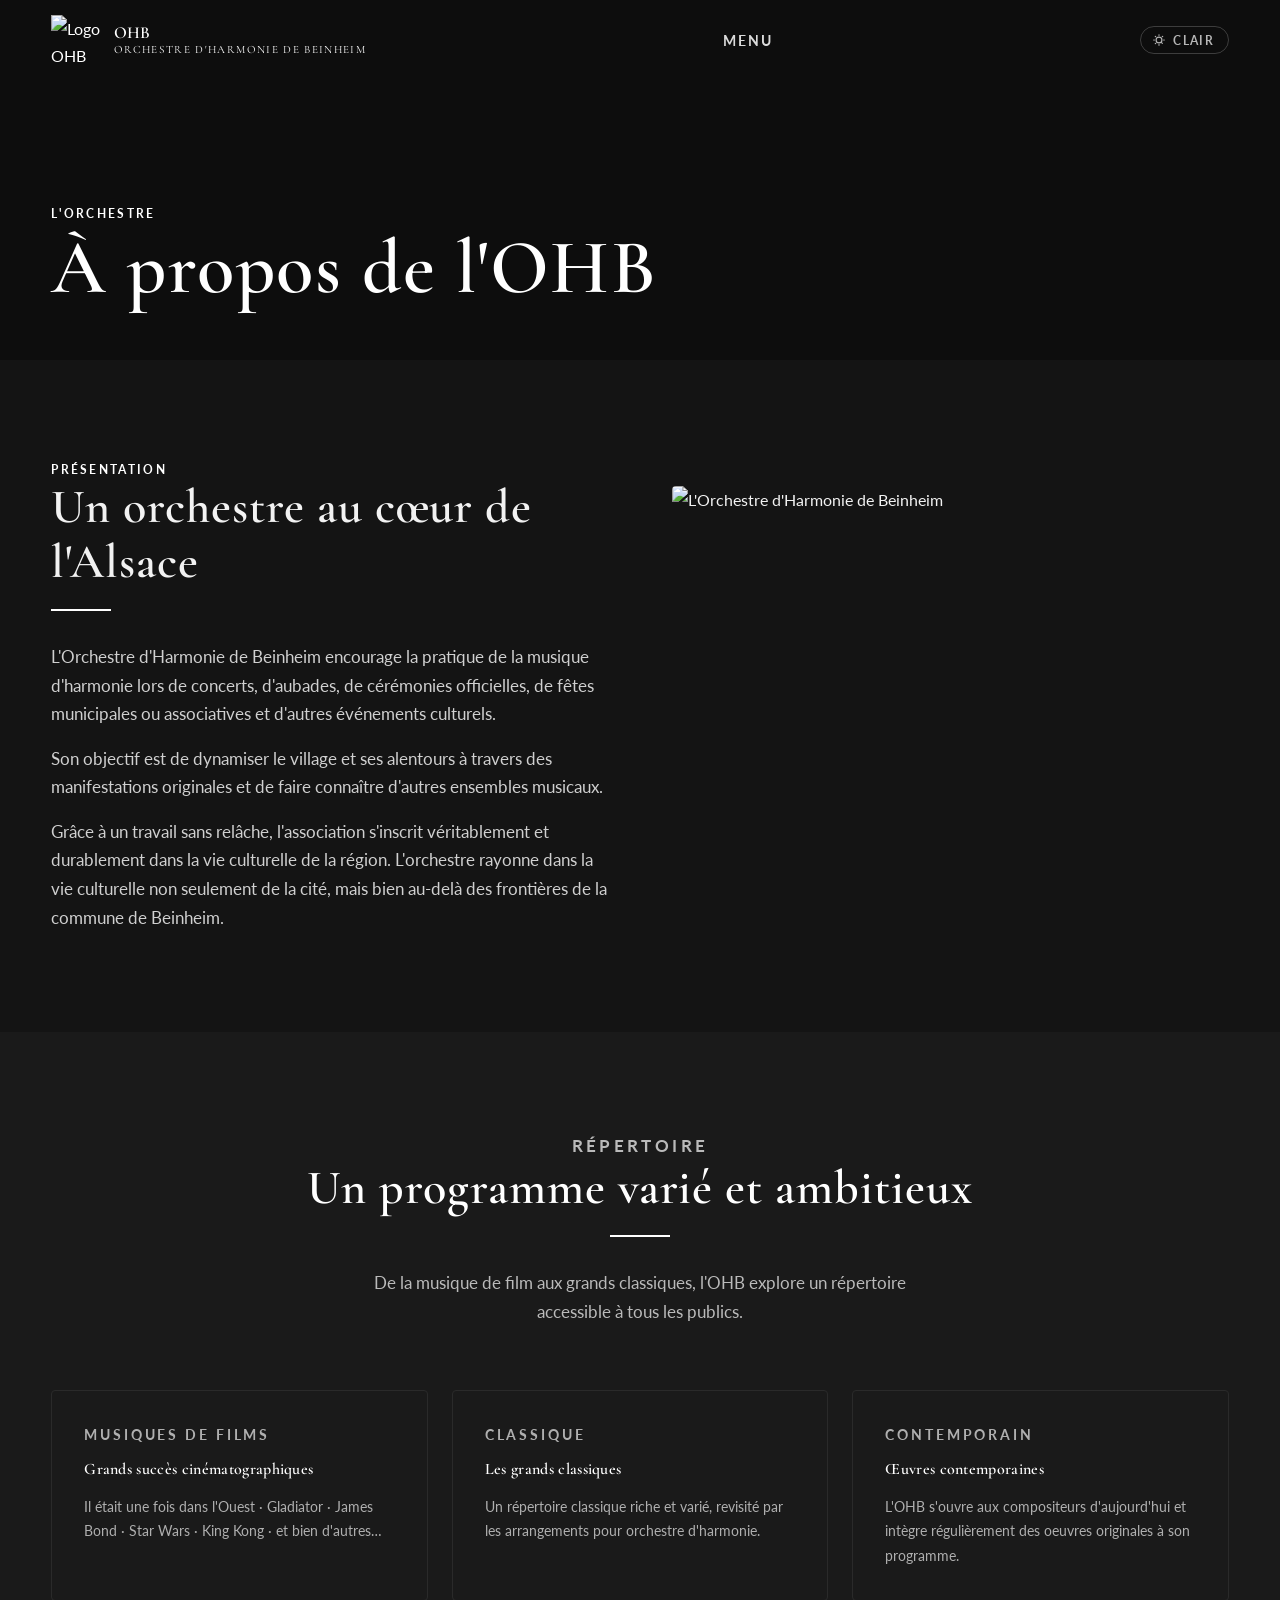
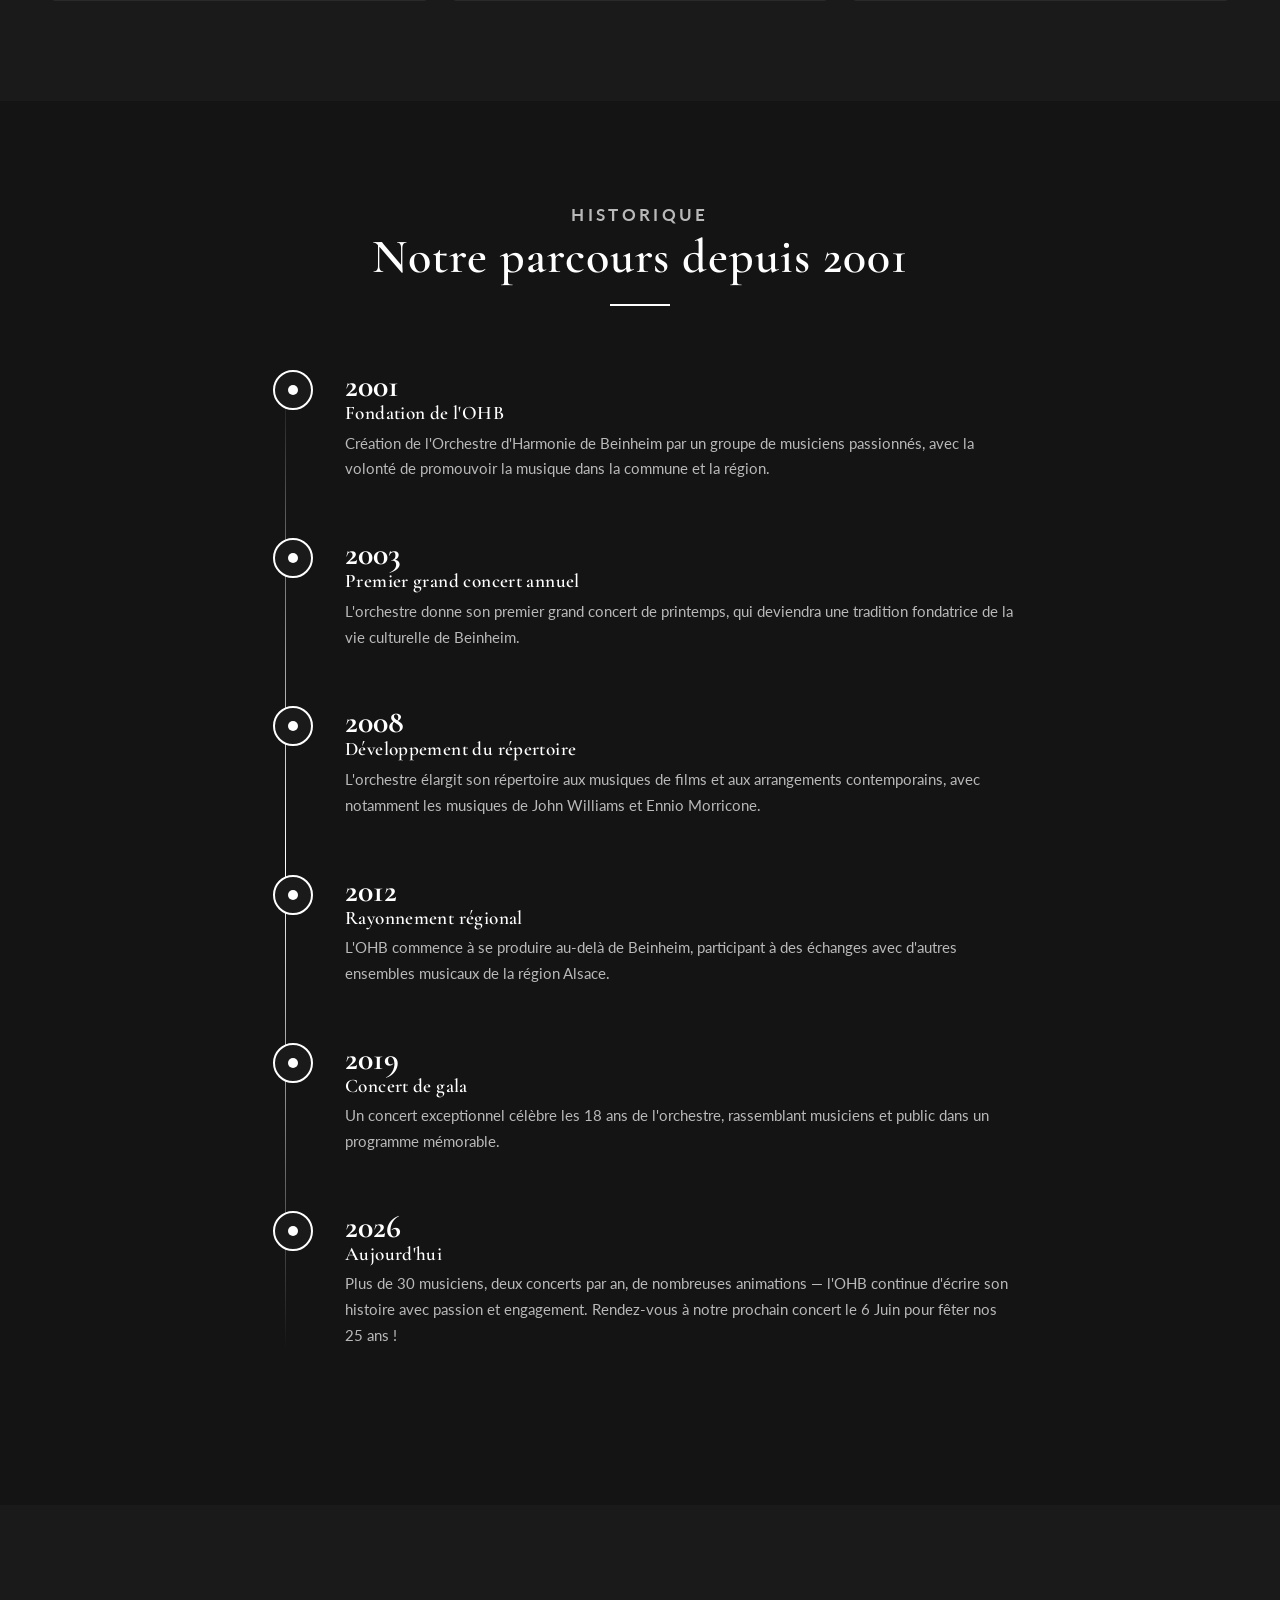
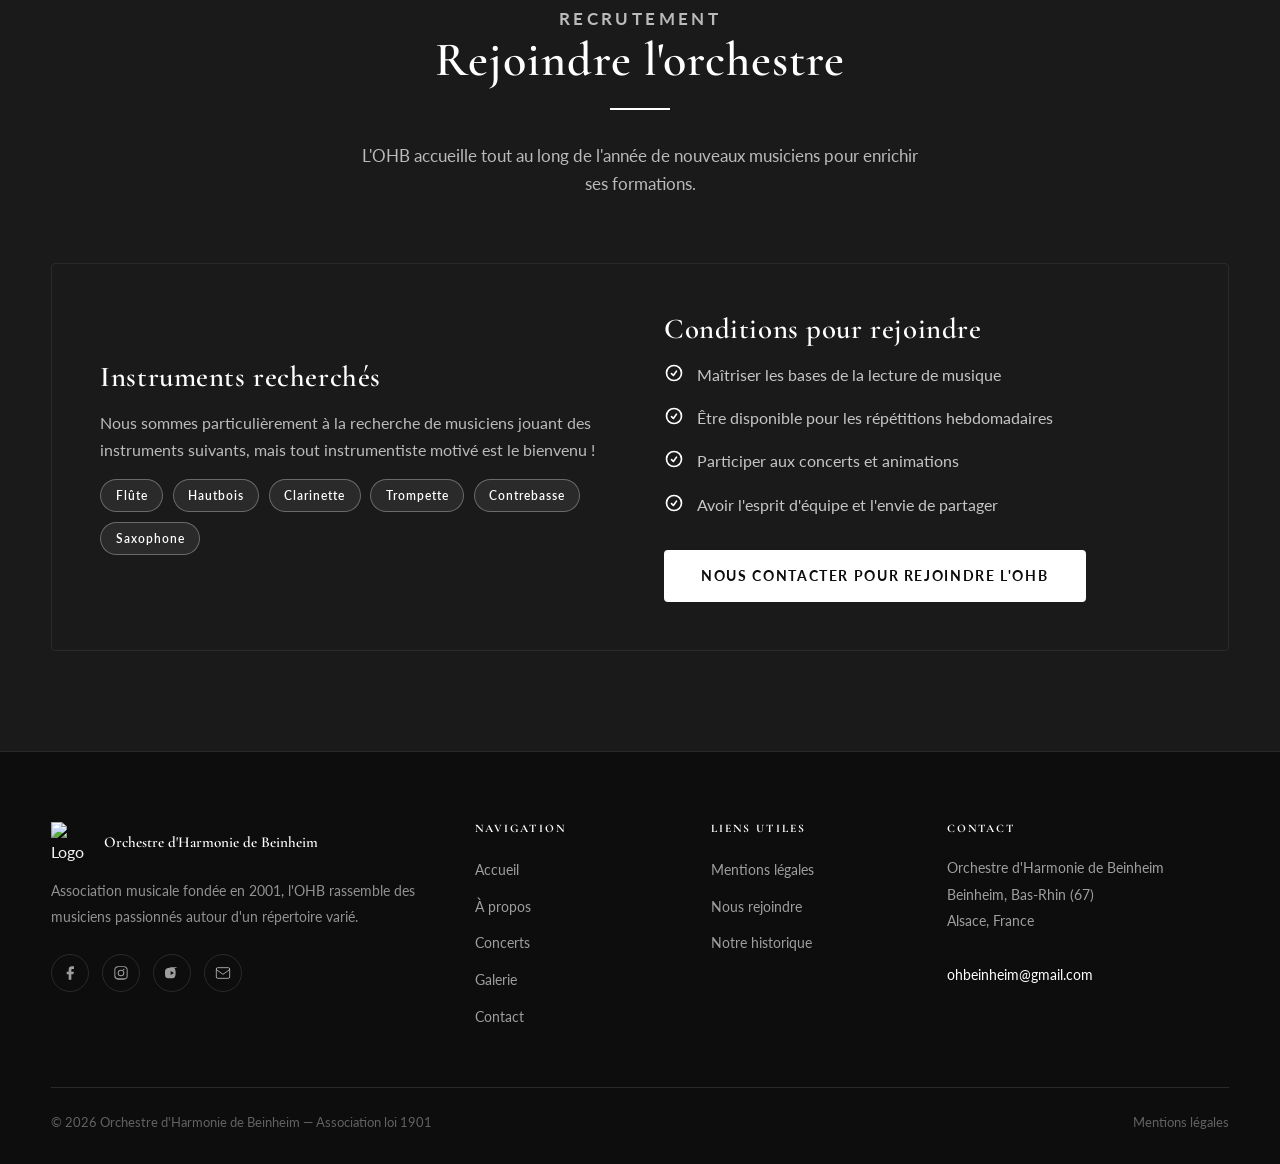
==== commit a43beba0: "Fix en accord avec Emmanuel" ====
--- a/html/a-propos.html
+++ b/html/a-propos.html
@@ -109,7 +109,7 @@
           <div class="concert-card__body" style="padding:2rem">
             <p class="label" style="margin-bottom:.8rem">Contemporain</p>
             <h3 style="font-size:1rem;margin-bottom:1rem;color:var(--white)">Œuvres contemporaines</h3>
-            <p style="color:rgba(var(--txt-rgb),.65);font-size:.9rem">L'OHB s'ouvre aux compositeurs d'aujourd'hui et intègre régulièrement des créations récentes à son programme.</p>
+            <p style="color:rgba(var(--txt-rgb),.65);font-size:.9rem">L'OHB s'ouvre aux compositeurs d'aujourd'hui et intègre régulièrement des oeuvres originales à son programme.</p>
           </div>
         </div>
       </div>
@@ -194,7 +194,7 @@
     <div class="container">
       <div class="section-header fade-up">
         <p class="label">Recrutement</p>
-        <h2 id="recrutement-title">Rejoignez l'orchestre</h2>
+        <h2 id="recrutement-title"> Rejoindre l'orchestre</h2>
         <div class="divider divider--center"></div>
         <p>L'OHB accueille tout au long de l'année de nouveaux musiciens pour enrichir ses formations.</p>
       </div>
@@ -208,6 +208,7 @@
             <span>Clarinette</span>
             <span>Trompette</span>
             <span>Contrebasse</span>
+            <span>Saxophone</span>
           </div>
         </div>
         <div>
